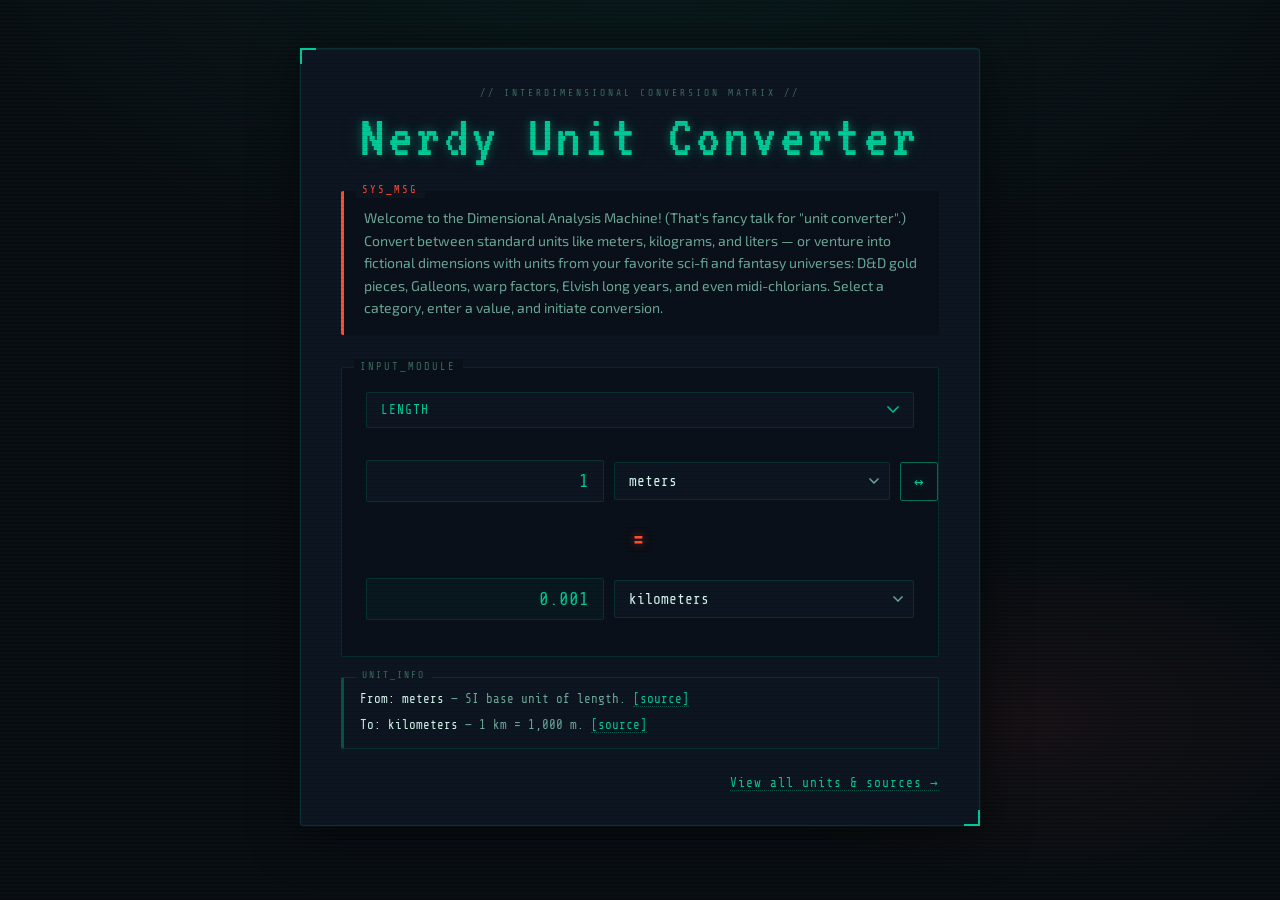
==== index.html @ 9a3c1191 "Add sourced units, five new categories, and a References page - Move unit data to units.js (shared b" ====
<!DOCTYPE html>
<html lang="en">
<head>
    <meta charset="UTF-8">
    <meta name="viewport" content="width=device-width, initial-scale=1.0">
    <title>Nerdy Unit Converter</title>
    <link rel="stylesheet" href="styles.css">
</head>
<body>
    <div class="container">
        <h1>Nerdy Unit Converter</h1>
        <div class="intro-note">
            <p>Welcome to the Dimensional Analysis Machine! (That's fancy talk for "unit converter".) Convert between standard units like meters, kilograms, and liters — or venture into fictional dimensions with units from your favorite sci-fi and fantasy universes: D&amp;D gold pieces, Galleons, warp factors, Elvish long years, and even midi-chlorians. Select a category, enter a value, and initiate conversion.</p>
        </div>

        <div class="converter-box">
            <select id="category" class="category-select" aria-label="Category"></select>

            <div class="input-group">
                <input type="number" id="inputValue" placeholder="Enter value" class="value-input" aria-label="Value to convert" value="1">
                <select id="fromUnit" class="unit-select" aria-label="From unit"></select>
                <button id="swapButton" class="swap-btn" aria-label="Swap units">↔</button>
            </div>

            <div class="equals">=</div>

            <div class="input-group">
                <input type="text" id="outputValue" readonly class="value-input" aria-label="Result">
                <select id="toUnit" class="unit-select" aria-label="To unit"></select>
            </div>
        </div>
        <div id="unitTooltip" class="tooltip" aria-live="polite">Loading units...</div>

        <nav class="page-nav">
            <a href="references.html">View all units &amp; sources →</a>
        </nav>
    </div>
    <script src="units.js"></script>
    <script src="script.js"></script>
</body>
</html>
---- styles.css ----
/* === IMPORTS === */
@import url('https://fonts.googleapis.com/css2?family=VT323&family=Share+Tech+Mono&family=Exo+2:wght@300;400;600&display=swap');

/* === RESET === */
*, *::before, *::after {
    margin: 0;
    padding: 0;
    box-sizing: border-box;
}

/* === CSS VARIABLES === */
:root {
    --bg-deep:        #090d12;
    --bg-panel:       #0d1520;
    --bg-inset:       #0a1019;
    --border-dim:     rgba(0, 200, 150, 0.15);
    --border-glow:    rgba(0, 200, 150, 0.5);
    --accent:         #00c896;
    --accent-hot:     #ff4d2e;
    --accent-dim:     rgba(0, 200, 150, 0.35);
    --text-primary:   #d4f5ec;
    --text-secondary: #6ba898;
    --text-muted:     #3a6b5f;
    --glow-green:     0 0 8px rgba(0, 200, 150, 0.4), 0 0 24px rgba(0, 200, 150, 0.15);
    --glow-hot:       0 0 8px rgba(255, 77, 46, 0.5), 0 0 20px rgba(255, 77, 46, 0.2);
    --font-display:   'VT323', monospace;
    --font-mono:      'Share Tech Mono', monospace;
    --font-body:      'Exo 2', sans-serif;
}

/* === BODY & BACKGROUND === */
body {
    font-family: var(--font-body);
    background-color: var(--bg-deep);
    background-image:
        radial-gradient(ellipse 80% 60% at 50% -10%, rgba(0, 200, 150, 0.07) 0%, transparent 70%),
        radial-gradient(ellipse 40% 30% at 80% 80%, rgba(255, 77, 46, 0.05) 0%, transparent 60%),
        repeating-linear-gradient(
            0deg,
            transparent,
            transparent 2px,
            rgba(0, 200, 150, 0.015) 2px,
            rgba(0, 200, 150, 0.015) 4px
        );
    min-height: 100vh;
    padding: 48px 20px;
    line-height: 1.6;
    color: var(--text-primary);
}

/* Scanline overlay */
body::before {
    content: '';
    position: fixed;
    inset: 0;
    background: repeating-linear-gradient(
        to bottom,
        transparent 0px,
        transparent 3px,
        rgba(0, 0, 0, 0.08) 3px,
        rgba(0, 0, 0, 0.08) 4px
    );
    pointer-events: none;
    z-index: 1000;
}

/* === CONTAINER === */
.container {
    max-width: 680px;
    margin: 0 auto;
    background: var(--bg-panel);
    padding: 2.5rem 2.5rem 2rem;
    border-radius: 4px;
    border: 1px solid var(--border-dim);
    box-shadow:
        0 0 0 1px rgba(0, 200, 150, 0.05),
        0 8px 48px rgba(0, 0, 0, 0.6),
        inset 0 1px 0 rgba(0, 200, 150, 0.08);
    position: relative;
    animation: containerIn 0.6s ease both;
}

/* Corner accents */
.container::before,
.container::after {
    content: '';
    position: absolute;
    width: 16px;
    height: 16px;
    border-color: var(--accent);
    border-style: solid;
}
.container::before {
    top: -1px; left: -1px;
    border-width: 2px 0 0 2px;
}
.container::after {
    bottom: -1px; right: -1px;
    border-width: 0 2px 2px 0;
}

@keyframes containerIn {
    from { opacity: 0; transform: translateY(16px); }
    to   { opacity: 1; transform: translateY(0); }
}

/* === HEADING === */
h1 {
    font-family: var(--font-display);
    text-align: center;
    font-size: 3.8rem;
    font-weight: 400;
    letter-spacing: 4px;
    color: var(--accent);
    text-shadow: var(--glow-green);
    margin-bottom: 0.25rem;
    line-height: 1;
    animation: flicker 8s infinite;
}

/* Subtle label above title */
h1::before {
    content: '// INTERDIMENSIONAL CONVERSION MATRIX //';
    display: block;
    font-family: var(--font-mono);
    font-size: 0.6rem;
    letter-spacing: 3px;
    color: var(--text-muted);
    text-shadow: none;
    margin-bottom: 0.5rem;
    animation: none;
}

@keyframes flicker {
    0%, 95%, 100% { opacity: 1; }
    96%            { opacity: 0.85; }
    97%            { opacity: 1; }
    98%            { opacity: 0.9; }
}

/* === INTRO NOTE === */
.intro-note {
    background: var(--bg-inset);
    padding: 1rem 1.25rem;
    border-radius: 2px;
    margin: 1.5rem 0 2rem;
    color: var(--text-secondary);
    font-size: 0.875rem;
    line-height: 1.6;
    border-left: 3px solid var(--accent-hot);
    position: relative;
}

.intro-note::before {
    content: 'SYS_MSG';
    position: absolute;
    top: -0.6rem;
    left: 0.75rem;
    font-family: var(--font-mono);
    font-size: 0.65rem;
    letter-spacing: 2px;
    color: var(--accent-hot);
    background: var(--bg-panel);
    padding: 0 0.4rem;
}

/* === CONVERTER BOX === */
.converter-box {
    padding: 1.5rem;
    background: var(--bg-inset);
    border-radius: 2px;
    border: 1px solid var(--border-dim);
    position: relative;
}

.converter-box::before {
    content: 'INPUT_MODULE';
    position: absolute;
    top: -0.6rem;
    left: 0.75rem;
    font-family: var(--font-mono);
    font-size: 0.65rem;
    letter-spacing: 2px;
    color: var(--text-muted);
    background: var(--bg-inset);
    padding: 0 0.4rem;
}

/* === FORM ELEMENTS === */
.category-select,
.unit-select,
.value-input {
    font-family: var(--font-mono);
    padding: 10px 14px;
    font-size: 0.9rem;
    border: 1px solid var(--border-dim);
    border-radius: 2px;
    background: var(--bg-panel);
    color: var(--text-primary);
    transition: border-color 0.2s ease, box-shadow 0.2s ease;
    -webkit-appearance: none;
    appearance: none;
}

.category-select {
    width: 100%;
    margin-bottom: 1.25rem;
    cursor: pointer;
    background-image: url("data:image/svg+xml,%3Csvg xmlns='http://www.w3.org/2000/svg' width='12' height='8' viewBox='0 0 12 8'%3E%3Cpath d='M1 1l5 5 5-5' stroke='%2300c896' stroke-width='1.5' fill='none' stroke-linecap='square'/%3E%3C/svg%3E");
    background-color: var(--bg-panel);
    background-repeat: no-repeat;
    background-position: right 14px center;
    padding-right: 36px;
    letter-spacing: 1px;
    text-transform: uppercase;
    font-size: 0.8rem;
    color: var(--accent);
}

.unit-select {
    flex: 1;
    cursor: pointer;
    background-image: url("data:image/svg+xml,%3Csvg xmlns='http://www.w3.org/2000/svg' width='10' height='6' viewBox='0 0 10 6'%3E%3Cpath d='M1 1l4 4 4-4' stroke='%236ba898' stroke-width='1.5' fill='none' stroke-linecap='square'/%3E%3C/svg%3E");
    background-color: var(--bg-panel);
    background-repeat: no-repeat;
    background-position: right 10px center;
    padding-right: 28px;
}

.value-input {
    flex: 0 0 110px;
    -moz-appearance: textfield;
    text-align: right;
    font-size: 1.1rem;
    color: var(--accent);
}

.value-input::-webkit-outer-spin-button,
.value-input::-webkit-inner-spin-button {
    -webkit-appearance: none;
}

.value-input[readonly] {
    background: rgba(0, 200, 150, 0.04);
    color: var(--accent);
    cursor: default;
    border-color: var(--border-dim);
}

.category-select:focus,
.unit-select:focus,
.value-input:focus {
    outline: none;
    border-color: var(--accent);
    box-shadow: var(--glow-green);
}

.category-select:hover,
.unit-select:hover {
    border-color: rgba(0, 200, 150, 0.35);
}

/* === INPUT GROUPS === */
.input-group {
    display: flex;
    gap: 10px;
    margin: 0.75rem 0;
    align-items: center;
}

/* === EQUALS SIGN === */
.equals {
    font-family: var(--font-display);
    text-align: center;
    font-size: 2rem;
    margin: 0.5rem 0;
    color: var(--accent-hot);
    text-shadow: var(--glow-hot);
    letter-spacing: 4px;
}

/* === SWAP BUTTON === */
.swap-btn {
    padding: 9px 13px;
    font-size: 1rem;
    border: 1px solid var(--border-glow);
    border-radius: 2px;
    background: transparent;
    color: var(--accent);
    cursor: pointer;
    transition: all 0.2s ease;
    font-family: var(--font-mono);
    text-shadow: var(--glow-green);
    flex-shrink: 0;
}

.swap-btn:hover {
    background: var(--accent);
    color: var(--bg-deep);
    box-shadow: var(--glow-green);
    text-shadow: none;
    transform: scale(1.05);
}

.swap-btn:active {
    transform: scale(0.97);
}

/* === TOOLTIP / UNIT INFO === */
.tooltip {
    margin-top: 1.25rem;
    padding: 0.75rem 1rem;
    background: var(--bg-panel);
    border-radius: 2px;
    border: 1px solid var(--border-dim);
    border-left: 3px solid var(--accent-dim);
    color: var(--text-secondary);
    font-family: var(--font-mono);
    font-size: 0.78rem;
    line-height: 1.6;
    position: relative;
}

.tooltip::before {
    content: 'UNIT_INFO';
    position: absolute;
    top: -0.6rem;
    left: 0.75rem;
    font-size: 0.6rem;
    letter-spacing: 2px;
    color: var(--text-muted);
    background: var(--bg-panel);
    padding: 0 0.4rem;
    font-family: var(--font-mono);
}

/* === RESULT ANIMATION === */
@keyframes resultFade {
    from { opacity: 0; transform: translateY(6px); }
    to   { opacity: 1; transform: translateY(0); }
}

.value-input[readonly]:not(:placeholder-shown) {
    animation: resultFade 0.25s ease;
}

/* === RESPONSIVE === */
@media (max-width: 480px) {
    .container {
        padding: 1.75rem 1.25rem 1.5rem;
    }
    h1 {
        font-size: 2.8rem;
        letter-spacing: 2px;
    }
    h1::before {
        font-size: 0.5rem;
        letter-spacing: 1.5px;
    }
    .input-group {
        flex-wrap: wrap;
    }
    .unit-select {
        flex: 1 1 100%;
        order: -1;
        min-width: 0;
        width: 100%;
    }
    .value-input {
        flex: 1;
    }
    .swap-btn {
        width: 100%;
    }
}


/* === UNIT INFO DETAILS === */
.unit-info + .unit-info {
    margin-top: 0.4rem;
}

.unit-info strong {
    color: var(--text-primary);
    font-weight: 400;
}

.tooltip a,
.ref-table a,
.page-nav a {
    color: var(--accent);
    text-decoration: none;
    border-bottom: 1px dotted var(--accent-dim);
}

.tooltip a:hover,
.ref-table a:hover,
.page-nav a:hover {
    border-bottom-style: solid;
    text-shadow: var(--glow-green);
}

.unit-note {
    margin-top: 0.6rem;
    padding-top: 0.5rem;
    border-top: 1px dashed var(--border-dim);
    color: var(--text-muted);
}

.unit-warning {
    color: var(--accent-hot);
}

optgroup {
    color: var(--text-muted);
    font-style: normal;
}

optgroup option {
    color: var(--text-primary);
}

/* === PAGE NAV === */
.page-nav {
    margin-top: 1.5rem;
    text-align: right;
    font-family: var(--font-mono);
    font-size: 0.8rem;
    letter-spacing: 1px;
}

.page-nav-top {
    margin: 0 0 1.5rem;
    text-align: left;
}

/* === REFERENCES PAGE === */
.container-wide {
    max-width: 1080px;
}

.h1-refs {
    font-size: 3rem;
}

.ref-controls {
    display: flex;
    gap: 8px;
    flex-wrap: wrap;
    margin-bottom: 1rem;
}

.filter-btn {
    font-family: var(--font-mono);
    font-size: 0.75rem;
    letter-spacing: 1px;
    text-transform: uppercase;
    padding: 6px 12px;
    border: 1px solid var(--border-dim);
    border-radius: 2px;
    background: transparent;
    color: var(--text-secondary);
    cursor: pointer;
    transition: all 0.2s ease;
}

.filter-btn:hover {
    border-color: var(--border-glow);
    color: var(--accent);
}

.filter-btn.active {
    background: var(--accent);
    border-color: var(--accent);
    color: var(--bg-deep);
}

.ref-jump {
    display: flex;
    flex-wrap: wrap;
    gap: 6px 14px;
    margin-bottom: 2rem;
    font-family: var(--font-mono);
    font-size: 0.75rem;
}

.ref-jump a {
    color: var(--text-secondary);
    text-decoration: none;
}

.ref-jump a:hover {
    color: var(--accent);
}

.ref-section {
    margin-bottom: 2.5rem;
    scroll-margin-top: 1rem;
}

.ref-section h2 {
    font-family: var(--font-display);
    font-weight: 400;
    font-size: 2rem;
    letter-spacing: 2px;
    color: var(--accent);
    margin-bottom: 0.5rem;
}

.ref-note {
    color: var(--text-muted);
    font-size: 0.85rem;
    margin-bottom: 0.75rem;
}

.table-wrap {
    overflow-x: auto;
    border: 1px solid var(--border-dim);
    border-radius: 2px;
    background: var(--bg-inset);
}

.ref-table {
    width: 100%;
    border-collapse: collapse;
    font-size: 0.82rem;
}

.ref-table th {
    text-align: left;
    font-family: var(--font-mono);
    font-weight: 400;
    font-size: 0.68rem;
    letter-spacing: 2px;
    text-transform: uppercase;
    color: var(--text-muted);
    padding: 0.6rem 0.75rem;
    border-bottom: 1px solid var(--border-dim);
}

.ref-table td {
    padding: 0.6rem 0.75rem;
    vertical-align: top;
    color: var(--text-secondary);
    border-bottom: 1px solid rgba(0, 200, 150, 0.07);
}

.ref-table tr:last-child td {
    border-bottom: none;
}

.ref-unit {
    color: var(--text-primary) !important;
    font-family: var(--font-mono);
    white-space: nowrap;
}

.ref-value {
    font-family: var(--font-mono);
    color: var(--accent) !important;
    white-space: nowrap;
}

.badge {
    display: inline-block;
    margin-left: 0.5rem;
    padding: 0 0.35rem;
    font-size: 0.6rem;
    letter-spacing: 1px;
    text-transform: uppercase;
    border: 1px solid currentColor;
    border-radius: 2px;
    vertical-align: middle;
}

.badge-standard  { color: var(--text-muted); }
.badge-nerdy     { color: #e0b84a; }
.badge-fictional { color: var(--accent-hot); }

@media (max-width: 720px) {
    .ref-table thead {
        display: none;
    }
    .ref-table,
    .ref-table tbody,
    .ref-table tr,
    .ref-table td {
        display: block;
        width: 100%;
    }
    .ref-table tr {
        padding: 0.6rem 0;
        border-bottom: 1px solid var(--border-dim);
    }
    .ref-table td {
        border: none;
        padding: 0.15rem 0.75rem;
    }
    .ref-unit,
    .ref-value {
        white-space: normal;
    }
    .h1-refs {
        font-size: 2.4rem;
    }
}
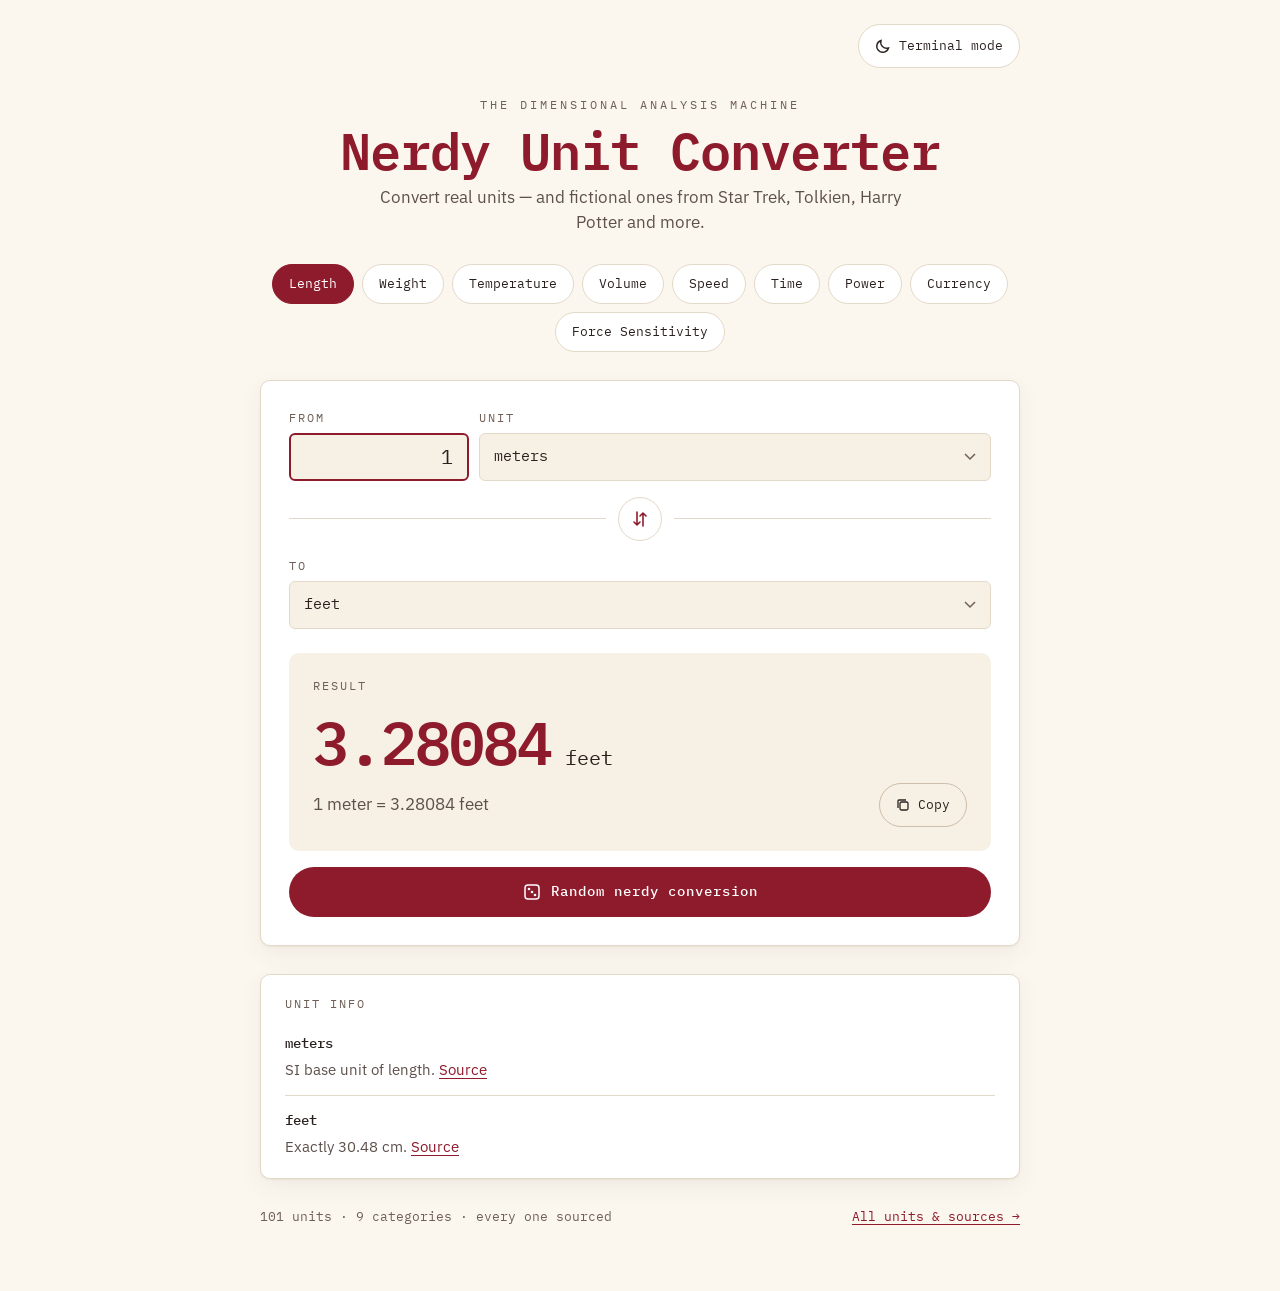
==== commit c3b856d5: "Redesign: cream & burgundy light theme, terminal dark mode, new UI - Light theme (default) in cream " ====
--- a/index.html
+++ b/index.html
@@ -4,36 +4,80 @@
     <meta charset="UTF-8">
     <meta name="viewport" content="width=device-width, initial-scale=1.0">
     <title>Nerdy Unit Converter</title>
+    <meta name="description" content="Convert real units — and fictional ones from Star Trek, Tolkien, Harry Potter and more.">
+    <script src="theme.js"></script>
     <link rel="stylesheet" href="styles.css">
 </head>
 <body>
-    <div class="container">
-        <h1>Nerdy Unit Converter</h1>
-        <div class="intro-note">
-            <p>Welcome to the Dimensional Analysis Machine! (That's fancy talk for "unit converter".) Convert between standard units like meters, kilograms, and liters — or venture into fictional dimensions with units from your favorite sci-fi and fantasy universes: D&amp;D gold pieces, Galleons, warp factors, Elvish long years, and even midi-chlorians. Select a category, enter a value, and initiate conversion.</p>
+    <div class="page">
+        <div class="topbar">
+            <button class="theme-toggle" type="button" data-theme-toggle aria-pressed="false">
+                <svg class="icon-moon" width="16" height="16" viewBox="0 0 16 16" aria-hidden="true"><path d="M13.5 10A6 6 0 0 1 6 2.5a6 6 0 1 0 7.5 7.5z" stroke="currentColor" stroke-width="1.4" fill="none"/></svg>
+                <svg class="icon-sun" width="16" height="16" viewBox="0 0 16 16" aria-hidden="true"><circle cx="8" cy="8" r="3.2" stroke="currentColor" stroke-width="1.4" fill="none"/><path d="M8 1v2M8 13v2M1 8h2M13 8h2M3 3l1.4 1.4M11.6 11.6L13 13M3 13l1.4-1.4M11.6 4.4L13 3" stroke="currentColor" stroke-width="1.4"/></svg>
+                <span class="theme-toggle-label">Terminal mode</span>
+            </button>
         </div>
 
-        <div class="converter-box">
-            <select id="category" class="category-select" aria-label="Category"></select>
+        <header class="site-header">
+            <div class="eyebrow">The Dimensional Analysis Machine</div>
+            <h1>Nerdy Unit Converter</h1>
+            <p class="tagline">Convert real units — and fictional ones from Star Trek, Tolkien, Harry Potter and more.</p>
+        </header>
 
-            <div class="input-group">
-                <input type="number" id="inputValue" placeholder="Enter value" class="value-input" aria-label="Value to convert" value="1">
-                <select id="fromUnit" class="unit-select" aria-label="From unit"></select>
-                <button id="swapButton" class="swap-btn" aria-label="Swap units">↔</button>
+        <nav class="chips" id="categoryChips" aria-label="Categories"></nav>
+
+        <section class="panel converter" aria-label="Converter">
+            <div class="row">
+                <div class="field-value">
+                    <label class="field-label" for="inputValue">From</label>
+                    <input type="number" id="inputValue" class="value-input" value="1" step="any" inputmode="decimal">
+                </div>
+                <div class="field-unit">
+                    <span class="field-label" id="fromLabel">Unit</span>
+                    <div class="picker" id="fromPicker"></div>
+                </div>
             </div>
 
-            <div class="equals">=</div>
+            <div class="swap-row">
+                <button id="swapButton" class="icon-btn" type="button" aria-label="Swap units">
+                    <svg width="18" height="18" viewBox="0 0 18 18" aria-hidden="true"><path d="M6 2v13M6 15l-3-3M6 15l3-3M12 16V3M12 3l-3 3M12 3l3 3" stroke="currentColor" stroke-width="1.6" fill="none" stroke-linecap="round"/></svg>
+                </button>
+            </div>
 
-            <div class="input-group">
-                <input type="text" id="outputValue" readonly class="value-input" aria-label="Result">
-                <select id="toUnit" class="unit-select" aria-label="To unit"></select>
+            <div>
+                <span class="field-label" id="toLabel">To</span>
+                <div class="picker" id="toPicker"></div>
             </div>
-        </div>
-        <div id="unitTooltip" class="tooltip" aria-live="polite">Loading units...</div>
 
-        <nav class="page-nav">
-            <a href="references.html">View all units &amp; sources →</a>
-        </nav>
+            <div class="result" aria-live="polite">
+                <span class="field-label">Result</span>
+                <div class="result-main">
+                    <span class="result-number" id="resultNumber">—</span>
+                    <span class="result-unit" id="resultUnit"></span>
+                </div>
+                <div class="result-foot">
+                    <p class="result-sentence" id="resultSentence"></p>
+                    <button class="ghost-btn" id="copyButton" type="button">
+                        <svg width="14" height="14" viewBox="0 0 14 14" aria-hidden="true"><rect x="4" y="4" width="8" height="8" rx="1.5" stroke="currentColor" stroke-width="1.3" fill="none"/><path d="M2 10V3a1 1 0 0 1 1-1h7" stroke="currentColor" stroke-width="1.3" fill="none"/></svg>
+                        <span id="copyLabel">Copy</span>
+                    </button>
+                </div>
+            </div>
+
+            <button class="primary-btn" id="randomButton" type="button">
+                <svg width="18" height="18" viewBox="0 0 18 18" aria-hidden="true"><rect x="2" y="2" width="14" height="14" rx="3" stroke="currentColor" stroke-width="1.5" fill="none"/><circle cx="6" cy="6" r="1.3" fill="currentColor"/><circle cx="12" cy="12" r="1.3" fill="currentColor"/><circle cx="9" cy="9" r="1.3" fill="currentColor"/></svg>
+                Random nerdy conversion
+            </button>
+        </section>
+
+        <section class="panel info" id="unitInfo" aria-label="Unit info">
+            <span class="field-label">Unit info</span>
+        </section>
+
+        <footer class="site-footer">
+            <span id="unitCount">Every unit sourced</span>
+            <a href="references.html">All units &amp; sources →</a>
+        </footer>
     </div>
     <script src="units.js"></script>
     <script src="script.js"></script>
--- a/styles.css
+++ b/styles.css
@@ -1,606 +1,639 @@
-/* === IMPORTS === */
-@import url('https://fonts.googleapis.com/css2?family=VT323&family=Share+Tech+Mono&family=Exo+2:wght@300;400;600&display=swap');
+/* ============================================================
+   Nerdy Unit Converter — styles
+   Two themes share one set of tokens:
+   - light (default): cream + burgundy, IBM Plex
+   - dark ("terminal"): green-on-black CRT, VT323 / Share Tech Mono
+   ============================================================ */
+
+@import url('https://fonts.googleapis.com/css2?family=IBM+Plex+Mono:wght@400;500;600&family=IBM+Plex+Sans:wght@400;500;600&family=VT323&family=Share+Tech+Mono&family=Exo+2:wght@400;500&display=swap');
+
+/* === TOKENS: LIGHT (default) === */
+:root {
+    color-scheme: light;
+    --bg:            #fbf7ef;
+    --panel:         #ffffff;
+    --inset:         #f6f0e5;
+    --border:        #e4d9c8;
+    --border-strong: #cdbfa9;
+    --text:          #2b2220;
+    --text-2:        #5e514c;
+    --muted:         #6f5f57;
+    --accent:        #8e1b2c;
+    --accent-hover:  #6e1422;
+    --on-accent:     #ffffff;
+    --focus:         rgba(142, 27, 44, 0.28);
+    --tag-bg:        #f4e3e3;
+    --tag-text:      #7a1726;
+    --tag-border:    transparent;
+    --nerdy-bg:      #f6ebd2;
+    --nerdy-text:    #6e4a00;
+    --warn:          #a12a1a;
+    --shadow:        0 1px 2px rgba(60, 30, 20, 0.06), 0 8px 24px rgba(60, 30, 20, 0.06);
+    --pop-shadow:    0 12px 32px rgba(60, 30, 20, 0.16);
+    --glow:          none;
+    --radius:        10px;
+    --radius-sm:     6px;
+    --radius-pill:   999px;
+    --font-display:  'IBM Plex Mono', ui-monospace, monospace;
+    --font-mono:     'IBM Plex Mono', ui-monospace, monospace;
+    --font-body:     'IBM Plex Sans', system-ui, sans-serif;
+    --h1-size:       52px;
+    --h1-weight:     600;
+    --h1-spacing:    -1px;
+    --label-case:    uppercase;
+    --result-size:   60px;
+    --result-weight: 600;
+    --result-spacing: -2px;
+}
+
+/* === TOKENS: DARK ("terminal") === */
+:root[data-theme="dark"] {
+    color-scheme: dark;
+    --bg:            #090d12;
+    --panel:         #0d1520;
+    --inset:         #0a1019;
+    --border:        rgba(0, 200, 150, 0.22);
+    --border-strong: rgba(0, 200, 150, 0.5);
+    --text:          #d4f5ec;
+    --text-2:        #8ab9ac;
+    --muted:         #5f9486;
+    --accent:        #00c896;
+    --accent-hover:  #33e0b4;
+    --on-accent:     #090d12;
+    --focus:         rgba(0, 200, 150, 0.35);
+    --tag-bg:        transparent;
+    --tag-text:      #ff6a4d;
+    --tag-border:    #ff6a4d;
+    --nerdy-bg:      transparent;
+    --nerdy-text:    #e0b84a;
+    --warn:          #ff6a4d;
+    --shadow:        0 8px 48px rgba(0, 0, 0, 0.6);
+    --pop-shadow:    0 12px 40px rgba(0, 0, 0, 0.7);
+    --glow:          0 0 8px rgba(0, 200, 150, 0.4), 0 0 24px rgba(0, 200, 150, 0.15);
+    --radius:        4px;
+    --radius-sm:     2px;
+    --radius-pill:   2px;
+    --font-display:  'VT323', monospace;
+    --font-mono:     'Share Tech Mono', monospace;
+    --font-body:     'Exo 2', system-ui, sans-serif;
+    --h1-size:       64px;
+    --h1-weight:     400;
+    --h1-spacing:    4px;
+    --result-size:   76px;
+    --result-weight: 400;
+    --result-spacing: 0;
+}
 
 /* === RESET === */
-*, *::before, *::after {
-    margin: 0;
-    padding: 0;
-    box-sizing: border-box;
-}
-
-/* === CSS VARIABLES === */
-:root {
-    --bg-deep:        #090d12;
-    --bg-panel:       #0d1520;
-    --bg-inset:       #0a1019;
-    --border-dim:     rgba(0, 200, 150, 0.15);
-    --border-glow:    rgba(0, 200, 150, 0.5);
-    --accent:         #00c896;
-    --accent-hot:     #ff4d2e;
-    --accent-dim:     rgba(0, 200, 150, 0.35);
-    --text-primary:   #d4f5ec;
-    --text-secondary: #6ba898;
-    --text-muted:     #3a6b5f;
-    --glow-green:     0 0 8px rgba(0, 200, 150, 0.4), 0 0 24px rgba(0, 200, 150, 0.15);
-    --glow-hot:       0 0 8px rgba(255, 77, 46, 0.5), 0 0 20px rgba(255, 77, 46, 0.2);
-    --font-display:   'VT323', monospace;
-    --font-mono:      'Share Tech Mono', monospace;
-    --font-body:      'Exo 2', sans-serif;
-}
-
-/* === BODY & BACKGROUND === */
+*, *::before, *::after { box-sizing: border-box; margin: 0; padding: 0; }
+
 body {
+    min-height: 100vh;
+    padding: 24px 16px 64px;
+    background: var(--bg);
+    color: var(--text);
     font-family: var(--font-body);
-    background-color: var(--bg-deep);
+    font-size: 16px;
+    line-height: 1.5;
+    transition: background-color 0.25s ease, color 0.25s ease;
+}
+
+/* Terminal theme: CRT scanlines */
+:root[data-theme="dark"] body {
     background-image:
         radial-gradient(ellipse 80% 60% at 50% -10%, rgba(0, 200, 150, 0.07) 0%, transparent 70%),
-        radial-gradient(ellipse 40% 30% at 80% 80%, rgba(255, 77, 46, 0.05) 0%, transparent 60%),
-        repeating-linear-gradient(
-            0deg,
-            transparent,
-            transparent 2px,
-            rgba(0, 200, 150, 0.015) 2px,
-            rgba(0, 200, 150, 0.015) 4px
-        );
-    min-height: 100vh;
-    padding: 48px 20px;
-    line-height: 1.6;
-    color: var(--text-primary);
-}
-
-/* Scanline overlay */
-body::before {
+        repeating-linear-gradient(0deg, transparent, transparent 2px, rgba(0, 200, 150, 0.015) 2px, rgba(0, 200, 150, 0.015) 4px);
+}
+:root[data-theme="dark"] body::before {
     content: '';
     position: fixed;
     inset: 0;
-    background: repeating-linear-gradient(
-        to bottom,
-        transparent 0px,
-        transparent 3px,
-        rgba(0, 0, 0, 0.08) 3px,
-        rgba(0, 0, 0, 0.08) 4px
-    );
+    background: repeating-linear-gradient(to bottom, transparent 0, transparent 3px, rgba(0, 0, 0, 0.08) 3px, rgba(0, 0, 0, 0.08) 4px);
     pointer-events: none;
     z-index: 1000;
 }
 
-/* === CONTAINER === */
-.container {
-    max-width: 680px;
+a { color: var(--accent); text-underline-offset: 3px; }
+a:hover { color: var(--accent-hover); }
+
+button, input { font: inherit; color: inherit; }
+
+[hidden] { display: none !important; }
+
+.back-link {
+    font-family: var(--font-mono);
+    font-size: 14px;
+    text-decoration: none;
+}
+.back-link:hover { text-decoration: underline; }
+
+:focus-visible {
+    outline: 2px solid var(--accent);
+    outline-offset: 2px;
+}
+
+.visually-hidden {
+    position: absolute !important;
+    width: 1px; height: 1px;
+    overflow: hidden;
+    clip: rect(0 0 0 0);
+    white-space: nowrap;
+}
+
+/* === LAYOUT === */
+.page {
+    max-width: 760px;
     margin: 0 auto;
-    background: var(--bg-panel);
-    padding: 2.5rem 2.5rem 2rem;
-    border-radius: 4px;
-    border: 1px solid var(--border-dim);
-    box-shadow:
-        0 0 0 1px rgba(0, 200, 150, 0.05),
-        0 8px 48px rgba(0, 0, 0, 0.6),
-        inset 0 1px 0 rgba(0, 200, 150, 0.08);
-    position: relative;
-    animation: containerIn 0.6s ease both;
-}
-
-/* Corner accents */
-.container::before,
-.container::after {
-    content: '';
-    position: absolute;
-    width: 16px;
-    height: 16px;
-    border-color: var(--accent);
-    border-style: solid;
-}
-.container::before {
-    top: -1px; left: -1px;
-    border-width: 2px 0 0 2px;
-}
-.container::after {
-    bottom: -1px; right: -1px;
-    border-width: 0 2px 2px 0;
-}
-
-@keyframes containerIn {
-    from { opacity: 0; transform: translateY(16px); }
-    to   { opacity: 1; transform: translateY(0); }
-}
-
-/* === HEADING === */
+    display: flex;
+    flex-direction: column;
+    gap: 28px;
+}
+.page-wide { max-width: 1080px; }
+
+.topbar {
+    display: flex;
+    justify-content: space-between;
+    align-items: center;
+    gap: 12px;
+    min-height: 44px;
+}
+
+/* === THEME TOGGLE === */
+.theme-toggle {
+    margin-left: auto;
+    min-height: 44px;
+    padding: 0 16px;
+    display: inline-flex;
+    align-items: center;
+    gap: 8px;
+    background: var(--panel);
+    border: 1px solid var(--border);
+    border-radius: var(--radius-pill);
+    font-family: var(--font-mono);
+    font-size: 13px;
+    cursor: pointer;
+    transition: border-color 0.2s ease, color 0.2s ease;
+}
+.theme-toggle:hover { border-color: var(--accent); color: var(--accent); }
+.theme-toggle .icon-sun { display: none; }
+:root[data-theme="dark"] .theme-toggle .icon-sun { display: block; }
+:root[data-theme="dark"] .theme-toggle .icon-moon { display: none; }
+
+/* === HEADER === */
+.site-header {
+    display: flex;
+    flex-direction: column;
+    align-items: center;
+    gap: 8px;
+    text-align: center;
+}
+.eyebrow {
+    font-family: var(--font-mono);
+    font-size: 12px;
+    letter-spacing: 3px;
+    text-transform: uppercase;
+    color: var(--muted);
+}
 h1 {
     font-family: var(--font-display);
-    text-align: center;
-    font-size: 3.8rem;
-    font-weight: 400;
-    letter-spacing: 4px;
+    font-size: var(--h1-size);
+    font-weight: var(--h1-weight);
+    letter-spacing: var(--h1-spacing);
+    line-height: 1.05;
     color: var(--accent);
-    text-shadow: var(--glow-green);
-    margin-bottom: 0.25rem;
-    line-height: 1;
-    animation: flicker 8s infinite;
-}
-
-/* Subtle label above title */
-h1::before {
-    content: '// INTERDIMENSIONAL CONVERSION MATRIX //';
-    display: block;
-    font-family: var(--font-mono);
-    font-size: 0.6rem;
-    letter-spacing: 3px;
-    color: var(--text-muted);
-    text-shadow: none;
-    margin-bottom: 0.5rem;
-    animation: none;
-}
-
+    text-shadow: var(--glow);
+}
+:root[data-theme="dark"] h1 { animation: flicker 8s infinite; }
 @keyframes flicker {
     0%, 95%, 100% { opacity: 1; }
-    96%            { opacity: 0.85; }
-    97%            { opacity: 1; }
-    98%            { opacity: 0.9; }
-}
-
-/* === INTRO NOTE === */
-.intro-note {
-    background: var(--bg-inset);
-    padding: 1rem 1.25rem;
-    border-radius: 2px;
-    margin: 1.5rem 0 2rem;
-    color: var(--text-secondary);
-    font-size: 0.875rem;
-    line-height: 1.6;
-    border-left: 3px solid var(--accent-hot);
-    position: relative;
-}
-
-.intro-note::before {
-    content: 'SYS_MSG';
-    position: absolute;
-    top: -0.6rem;
-    left: 0.75rem;
-    font-family: var(--font-mono);
-    font-size: 0.65rem;
+    96% { opacity: 0.85; }
+    97% { opacity: 1; }
+    98% { opacity: 0.9; }
+}
+.tagline {
+    max-width: 560px;
+    font-size: 17px;
+    color: var(--text-2);
+}
+
+/* === CATEGORY CHIPS === */
+.chips {
+    display: flex;
+    flex-wrap: wrap;
+    justify-content: center;
+    gap: 8px;
+}
+.chip {
+    min-height: 40px;
+    padding: 0 16px;
+    background: var(--panel);
+    border: 1px solid var(--border);
+    border-radius: var(--radius-pill);
+    font-family: var(--font-mono);
+    font-size: 13px;
+    cursor: pointer;
+    transition: background-color 0.15s ease, border-color 0.15s ease, color 0.15s ease;
+}
+:root[data-theme="dark"] .chip { background: transparent; color: var(--text-2); text-transform: uppercase; letter-spacing: 1px; }
+.chip:hover { border-color: var(--accent); color: var(--accent); }
+.chip[aria-pressed="true"],
+:root[data-theme="dark"] .chip[aria-pressed="true"] {
+    background: var(--accent);
+    border-color: var(--accent);
+    color: var(--on-accent);
+}
+
+/* === PANELS === */
+.panel {
+    background: var(--panel);
+    border: 1px solid var(--border);
+    border-radius: var(--radius);
+    box-shadow: var(--shadow);
+}
+.converter {
+    padding: 28px;
+    display: flex;
+    flex-direction: column;
+    gap: 16px;
+}
+.field-label {
+    display: block;
+    margin-bottom: 6px;
+    font-family: var(--font-mono);
+    font-size: 12px;
     letter-spacing: 2px;
-    color: var(--accent-hot);
-    background: var(--bg-panel);
-    padding: 0 0.4rem;
-}
-
-/* === CONVERTER BOX === */
-.converter-box {
-    padding: 1.5rem;
-    background: var(--bg-inset);
-    border-radius: 2px;
-    border: 1px solid var(--border-dim);
-    position: relative;
-}
-
-.converter-box::before {
-    content: 'INPUT_MODULE';
-    position: absolute;
-    top: -0.6rem;
-    left: 0.75rem;
-    font-family: var(--font-mono);
-    font-size: 0.65rem;
-    letter-spacing: 2px;
-    color: var(--text-muted);
-    background: var(--bg-inset);
-    padding: 0 0.4rem;
-}
-
-/* === FORM ELEMENTS === */
-.category-select,
-.unit-select,
+    text-transform: uppercase;
+    color: var(--muted);
+}
+
+.row {
+    display: flex;
+    gap: 10px;
+    flex-wrap: wrap;
+}
+.field-value { flex: 0 1 180px; min-width: 120px; }
+.field-unit  { flex: 1 1 280px; min-width: 0; }
+
 .value-input {
-    font-family: var(--font-mono);
-    padding: 10px 14px;
-    font-size: 0.9rem;
-    border: 1px solid var(--border-dim);
-    border-radius: 2px;
-    background: var(--bg-panel);
-    color: var(--text-primary);
-    transition: border-color 0.2s ease, box-shadow 0.2s ease;
-    -webkit-appearance: none;
-    appearance: none;
-}
-
-.category-select {
     width: 100%;
-    margin-bottom: 1.25rem;
-    cursor: pointer;
-    background-image: url("data:image/svg+xml,%3Csvg xmlns='http://www.w3.org/2000/svg' width='12' height='8' viewBox='0 0 12 8'%3E%3Cpath d='M1 1l5 5 5-5' stroke='%2300c896' stroke-width='1.5' fill='none' stroke-linecap='square'/%3E%3C/svg%3E");
-    background-color: var(--bg-panel);
-    background-repeat: no-repeat;
-    background-position: right 14px center;
-    padding-right: 36px;
-    letter-spacing: 1px;
-    text-transform: uppercase;
-    font-size: 0.8rem;
-    color: var(--accent);
-}
-
-.unit-select {
-    flex: 1;
-    cursor: pointer;
-    background-image: url("data:image/svg+xml,%3Csvg xmlns='http://www.w3.org/2000/svg' width='10' height='6' viewBox='0 0 10 6'%3E%3Cpath d='M1 1l4 4 4-4' stroke='%236ba898' stroke-width='1.5' fill='none' stroke-linecap='square'/%3E%3C/svg%3E");
-    background-color: var(--bg-panel);
-    background-repeat: no-repeat;
-    background-position: right 10px center;
-    padding-right: 28px;
-}
-
-.value-input {
-    flex: 0 0 110px;
+    height: 48px;
+    padding: 0 14px;
+    background: var(--inset);
+    border: 2px solid var(--accent);
+    border-radius: var(--radius-sm);
+    font-family: var(--font-mono);
+    font-size: 20px;
+    text-align: right;
     -moz-appearance: textfield;
-    text-align: right;
-    font-size: 1.1rem;
-    color: var(--accent);
-}
-
+}
+:root[data-theme="dark"] .value-input { border-width: 1px; color: var(--accent); box-shadow: var(--glow); }
 .value-input::-webkit-outer-spin-button,
-.value-input::-webkit-inner-spin-button {
-    -webkit-appearance: none;
-}
-
-.value-input[readonly] {
-    background: rgba(0, 200, 150, 0.04);
-    color: var(--accent);
-    cursor: default;
-    border-color: var(--border-dim);
-}
-
-.category-select:focus,
-.unit-select:focus,
-.value-input:focus {
-    outline: none;
-    border-color: var(--accent);
-    box-shadow: var(--glow-green);
-}
-
-.category-select:hover,
-.unit-select:hover {
-    border-color: rgba(0, 200, 150, 0.35);
-}
-
-/* === INPUT GROUPS === */
-.input-group {
-    display: flex;
-    gap: 10px;
-    margin: 0.75rem 0;
-    align-items: center;
-}
-
-/* === EQUALS SIGN === */
-.equals {
-    font-family: var(--font-display);
-    text-align: center;
-    font-size: 2rem;
-    margin: 0.5rem 0;
-    color: var(--accent-hot);
-    text-shadow: var(--glow-hot);
-    letter-spacing: 4px;
-}
-
-/* === SWAP BUTTON === */
-.swap-btn {
-    padding: 9px 13px;
-    font-size: 1rem;
-    border: 1px solid var(--border-glow);
-    border-radius: 2px;
-    background: transparent;
+.value-input::-webkit-inner-spin-button { -webkit-appearance: none; }
+.value-input:focus { outline: none; box-shadow: 0 0 0 4px var(--focus); }
+
+/* Swap divider */
+.swap-row {
+    display: flex;
+    align-items: center;
+    gap: 12px;
+}
+.swap-row::before,
+.swap-row::after {
+    content: '';
+    flex-grow: 1;
+    height: 1px;
+    background: var(--border);
+}
+.icon-btn {
+    width: 44px;
+    height: 44px;
+    display: inline-flex;
+    align-items: center;
+    justify-content: center;
+    background: var(--panel);
+    border: 1px solid var(--border);
+    border-radius: var(--radius-pill);
     color: var(--accent);
     cursor: pointer;
-    transition: all 0.2s ease;
-    font-family: var(--font-mono);
-    text-shadow: var(--glow-green);
+    transition: transform 0.15s ease, border-color 0.15s ease;
+}
+.icon-btn:hover { border-color: var(--accent); transform: rotate(180deg); }
+
+/* === UNIT PICKER === */
+.picker { position: relative; }
+.picker-btn {
+    width: 100%;
+    height: 48px;
+    padding: 0 14px;
+    display: flex;
+    align-items: center;
+    gap: 10px;
+    background: var(--inset);
+    border: 1px solid var(--border);
+    border-radius: var(--radius-sm);
+    font-family: var(--font-mono);
+    font-size: 15px;
+    text-align: left;
+    cursor: pointer;
+}
+.picker-btn:hover { border-color: var(--border-strong); }
+.picker-btn[aria-expanded="true"] { border-color: var(--accent); box-shadow: 0 0 0 4px var(--focus); }
+.picker-value { flex-grow: 1; min-width: 0; overflow: hidden; text-overflow: ellipsis; white-space: nowrap; }
+.picker-caret { flex-shrink: 0; color: var(--muted); transition: transform 0.15s ease; }
+.picker-btn[aria-expanded="true"] .picker-caret { transform: rotate(180deg); }
+
+.picker-pop {
+    position: absolute;
+    z-index: 50;
+    top: calc(100% + 6px);
+    left: 0;
+    right: 0;
+    min-width: 280px;
+    background: var(--panel);
+    border: 1px solid var(--border-strong);
+    border-radius: var(--radius);
+    box-shadow: var(--pop-shadow);
+    overflow: hidden;
+}
+.picker-search {
+    display: flex;
+    align-items: center;
+    gap: 10px;
+    padding: 10px 14px;
+    border-bottom: 1px solid var(--border);
+    color: var(--muted);
+}
+.picker-search input {
+    flex-grow: 1;
+    min-width: 0;
+    height: 32px;
+    background: transparent;
+    border: none;
+    outline: none;
+    font-family: var(--font-mono);
+    font-size: 14px;
+    color: var(--text);
+}
+.picker-search input::placeholder { color: var(--muted); opacity: 1; }
+.picker-list {
+    list-style: none;
+    max-height: 320px;
+    overflow-y: auto;
+    padding: 6px 0;
+}
+.picker-group {
+    padding: 10px 14px 4px;
+    font-family: var(--font-mono);
+    font-size: 11px;
+    letter-spacing: 2px;
+    text-transform: uppercase;
+    color: var(--muted);
+}
+.picker-option {
+    display: flex;
+    align-items: center;
+    gap: 10px;
+    min-height: 40px;
+    padding: 8px 14px;
+    font-family: var(--font-mono);
+    font-size: 14px;
+    cursor: pointer;
+    border-left: 2px solid transparent;
+}
+.picker-option span:first-child { flex-grow: 1; }
+.picker-option.is-active { background: var(--inset); }
+.picker-option[aria-selected="true"] { color: var(--accent); border-left-color: var(--accent); font-weight: 500; }
+.picker-empty { padding: 16px 14px; color: var(--muted); font-size: 14px; }
+.picker-hint {
+    display: flex;
+    gap: 16px;
+    padding: 8px 14px;
+    border-top: 1px solid var(--border);
+    font-family: var(--font-mono);
+    font-size: 11px;
+    letter-spacing: 1px;
+    color: var(--muted);
+}
+
+/* === TAGS === */
+.tag {
     flex-shrink: 0;
-}
-
-.swap-btn:hover {
+    padding: 2px 8px;
+    font-family: var(--font-mono);
+    font-size: 11px;
+    font-weight: 500;
+    letter-spacing: 0.5px;
+    text-transform: uppercase;
+    white-space: nowrap;
+    background: var(--tag-bg);
+    color: var(--tag-text);
+    border: 1px solid var(--tag-border);
+    border-radius: var(--radius-pill);
+}
+.tag-nerdy {
+    background: var(--nerdy-bg);
+    color: var(--nerdy-text);
+    border-color: var(--nerdy-text);
+}
+:root:not([data-theme="dark"]) .tag-nerdy { border-color: transparent; }
+.tag-standard {
+    background: transparent;
+    color: var(--muted);
+    border-color: var(--border-strong);
+}
+
+/* === RESULT === */
+.result {
+    margin-top: 8px;
+    padding: 24px;
+    background: var(--inset);
+    border-radius: var(--radius);
+    display: flex;
+    flex-direction: column;
+    gap: 10px;
+}
+:root[data-theme="dark"] .result { border: 1px solid var(--border); }
+.result-main {
+    display: flex;
+    align-items: baseline;
+    gap: 14px;
+    flex-wrap: wrap;
+    min-width: 0;
+}
+.result-number {
+    font-family: var(--font-display);
+    font-size: var(--result-size);
+    font-weight: var(--result-weight);
+    letter-spacing: var(--result-spacing);
+    line-height: 1;
+    color: var(--accent);
+    text-shadow: var(--glow);
+    overflow-wrap: anywhere;
+    animation: resultIn 0.25s ease;
+}
+.result-unit { font-family: var(--font-mono); font-size: 20px; }
+.result-foot {
+    display: flex;
+    align-items: center;
+    justify-content: space-between;
+    gap: 12px;
+    flex-wrap: wrap;
+}
+.result-sentence { font-size: 17px; color: var(--text-2); }
+.result-warning { color: var(--warn); font-size: 15px; }
+@keyframes resultIn {
+    from { opacity: 0; transform: translateY(4px); }
+    to   { opacity: 1; transform: translateY(0); }
+}
+
+.ghost-btn {
+    min-height: 44px;
+    padding: 0 16px;
+    display: inline-flex;
+    align-items: center;
+    gap: 8px;
+    background: transparent;
+    border: 1px solid var(--border-strong);
+    border-radius: var(--radius-pill);
+    font-family: var(--font-mono);
+    font-size: 13px;
+    cursor: pointer;
+}
+.ghost-btn:hover { border-color: var(--accent); color: var(--accent); }
+
+.primary-btn {
+    min-height: 50px;
+    display: flex;
+    align-items: center;
+    justify-content: center;
+    gap: 10px;
     background: var(--accent);
-    color: var(--bg-deep);
-    box-shadow: var(--glow-green);
-    text-shadow: none;
-    transform: scale(1.05);
-}
-
-.swap-btn:active {
-    transform: scale(0.97);
-}
-
-/* === TOOLTIP / UNIT INFO === */
-.tooltip {
-    margin-top: 1.25rem;
-    padding: 0.75rem 1rem;
-    background: var(--bg-panel);
-    border-radius: 2px;
-    border: 1px solid var(--border-dim);
-    border-left: 3px solid var(--accent-dim);
-    color: var(--text-secondary);
-    font-family: var(--font-mono);
-    font-size: 0.78rem;
+    border: none;
+    border-radius: var(--radius-pill);
+    color: var(--on-accent);
+    font-family: var(--font-mono);
+    font-size: 14px;
+    font-weight: 500;
+    letter-spacing: 1px;
+    cursor: pointer;
+    transition: background-color 0.15s ease;
+}
+.primary-btn:hover { background: var(--accent-hover); }
+:root[data-theme="dark"] .primary-btn { text-transform: uppercase; letter-spacing: 2px; }
+
+/* === UNIT INFO === */
+.info {
+    padding: 20px 24px;
+    display: flex;
+    flex-direction: column;
+    gap: 14px;
+}
+.info-item { display: flex; flex-direction: column; gap: 4px; }
+.info-item + .info-item { padding-top: 14px; border-top: 1px solid var(--border); }
+.info-name { font-family: var(--font-mono); font-size: 14px; font-weight: 500; }
+.info-desc { font-size: 15px; line-height: 1.55; color: var(--text-2); }
+.info-note { font-size: 14px; color: var(--muted); padding-top: 14px; border-top: 1px dashed var(--border); }
+
+.site-footer {
+    display: flex;
+    justify-content: space-between;
+    flex-wrap: wrap;
+    gap: 12px;
+    font-family: var(--font-mono);
+    font-size: 13px;
+    color: var(--muted);
+}
+
+/* === REFERENCES PAGE === */
+.intro {
+    padding: 20px 24px;
+    color: var(--text-2);
+    font-size: 15px;
     line-height: 1.6;
-    position: relative;
-}
-
-.tooltip::before {
-    content: 'UNIT_INFO';
-    position: absolute;
-    top: -0.6rem;
-    left: 0.75rem;
-    font-size: 0.6rem;
-    letter-spacing: 2px;
-    color: var(--text-muted);
-    background: var(--bg-panel);
-    padding: 0 0.4rem;
-    font-family: var(--font-mono);
-}
-
-/* === RESULT ANIMATION === */
-@keyframes resultFade {
-    from { opacity: 0; transform: translateY(6px); }
-    to   { opacity: 1; transform: translateY(0); }
-}
-
-.value-input[readonly]:not(:placeholder-shown) {
-    animation: resultFade 0.25s ease;
-}
-
-/* === RESPONSIVE === */
-@media (max-width: 480px) {
-    .container {
-        padding: 1.75rem 1.25rem 1.5rem;
-    }
-    h1 {
-        font-size: 2.8rem;
-        letter-spacing: 2px;
-    }
-    h1::before {
-        font-size: 0.5rem;
-        letter-spacing: 1.5px;
-    }
-    .input-group {
-        flex-wrap: wrap;
-    }
-    .unit-select {
-        flex: 1 1 100%;
-        order: -1;
-        min-width: 0;
-        width: 100%;
-    }
-    .value-input {
-        flex: 1;
-    }
-    .swap-btn {
-        width: 100%;
-    }
-}
-
-
-/* === UNIT INFO DETAILS === */
-.unit-info + .unit-info {
-    margin-top: 0.4rem;
-}
-
-.unit-info strong {
-    color: var(--text-primary);
-    font-weight: 400;
-}
-
-.tooltip a,
-.ref-table a,
-.page-nav a {
-    color: var(--accent);
-    text-decoration: none;
-    border-bottom: 1px dotted var(--accent-dim);
-}
-
-.tooltip a:hover,
-.ref-table a:hover,
-.page-nav a:hover {
-    border-bottom-style: solid;
-    text-shadow: var(--glow-green);
-}
-
-.unit-note {
-    margin-top: 0.6rem;
-    padding-top: 0.5rem;
-    border-top: 1px dashed var(--border-dim);
-    color: var(--text-muted);
-}
-
-.unit-warning {
-    color: var(--accent-hot);
-}
-
-optgroup {
-    color: var(--text-muted);
-    font-style: normal;
-}
-
-optgroup option {
-    color: var(--text-primary);
-}
-
-/* === PAGE NAV === */
-.page-nav {
-    margin-top: 1.5rem;
-    text-align: right;
-    font-family: var(--font-mono);
-    font-size: 0.8rem;
-    letter-spacing: 1px;
-}
-
-.page-nav-top {
-    margin: 0 0 1.5rem;
-    text-align: left;
-}
-
-/* === REFERENCES PAGE === */
-.container-wide {
-    max-width: 1080px;
-}
-
-.h1-refs {
-    font-size: 3rem;
-}
-
-.ref-controls {
-    display: flex;
-    gap: 8px;
+    display: flex;
+    flex-direction: column;
+    gap: 10px;
+}
+.ref-controls { display: flex; flex-wrap: wrap; gap: 8px; }
+.ref-jump {
+    display: flex;
     flex-wrap: wrap;
-    margin-bottom: 1rem;
-}
-
-.filter-btn {
-    font-family: var(--font-mono);
-    font-size: 0.75rem;
-    letter-spacing: 1px;
-    text-transform: uppercase;
-    padding: 6px 12px;
-    border: 1px solid var(--border-dim);
-    border-radius: 2px;
-    background: transparent;
-    color: var(--text-secondary);
-    cursor: pointer;
-    transition: all 0.2s ease;
-}
-
-.filter-btn:hover {
-    border-color: var(--border-glow);
-    color: var(--accent);
-}
-
-.filter-btn.active {
-    background: var(--accent);
-    border-color: var(--accent);
-    color: var(--bg-deep);
-}
-
-.ref-jump {
-    display: flex;
-    flex-wrap: wrap;
-    gap: 6px 14px;
-    margin-bottom: 2rem;
-    font-family: var(--font-mono);
-    font-size: 0.75rem;
-}
-
-.ref-jump a {
-    color: var(--text-secondary);
-    text-decoration: none;
-}
-
-.ref-jump a:hover {
-    color: var(--accent);
-}
-
-.ref-section {
-    margin-bottom: 2.5rem;
-    scroll-margin-top: 1rem;
-}
-
+    gap: 6px 16px;
+    font-family: var(--font-mono);
+    font-size: 13px;
+}
+.ref-jump a { color: var(--text-2); text-decoration: none; }
+.ref-jump a:hover { color: var(--accent); }
+.ref-section { scroll-margin-top: 16px; display: flex; flex-direction: column; gap: 10px; }
 .ref-section h2 {
     font-family: var(--font-display);
-    font-weight: 400;
-    font-size: 2rem;
-    letter-spacing: 2px;
+    font-weight: var(--h1-weight);
+    font-size: 30px;
+    letter-spacing: var(--h1-spacing);
     color: var(--accent);
-    margin-bottom: 0.5rem;
-}
-
-.ref-note {
-    color: var(--text-muted);
-    font-size: 0.85rem;
-    margin-bottom: 0.75rem;
-}
-
-.table-wrap {
-    overflow-x: auto;
-    border: 1px solid var(--border-dim);
-    border-radius: 2px;
-    background: var(--bg-inset);
-}
-
-.ref-table {
-    width: 100%;
-    border-collapse: collapse;
-    font-size: 0.82rem;
-}
-
+    text-shadow: var(--glow);
+}
+:root[data-theme="dark"] .ref-section h2 { font-size: 36px; letter-spacing: 2px; }
+.ref-note { color: var(--muted); font-size: 14px; }
+.table-wrap { overflow-x: auto; }
+.ref-table { width: 100%; border-collapse: collapse; font-size: 14px; }
 .ref-table th {
     text-align: left;
-    font-family: var(--font-mono);
-    font-weight: 400;
-    font-size: 0.68rem;
+    padding: 12px 14px;
+    font-family: var(--font-mono);
+    font-weight: 500;
+    font-size: 11px;
     letter-spacing: 2px;
     text-transform: uppercase;
-    color: var(--text-muted);
-    padding: 0.6rem 0.75rem;
-    border-bottom: 1px solid var(--border-dim);
-}
-
+    color: var(--muted);
+    border-bottom: 1px solid var(--border);
+}
 .ref-table td {
-    padding: 0.6rem 0.75rem;
+    padding: 12px 14px;
     vertical-align: top;
-    color: var(--text-secondary);
-    border-bottom: 1px solid rgba(0, 200, 150, 0.07);
-}
-
-.ref-table tr:last-child td {
-    border-bottom: none;
-}
-
-.ref-unit {
-    color: var(--text-primary) !important;
-    font-family: var(--font-mono);
-    white-space: nowrap;
-}
-
-.ref-value {
-    font-family: var(--font-mono);
-    color: var(--accent) !important;
-    white-space: nowrap;
-}
-
-.badge {
-    display: inline-block;
-    margin-left: 0.5rem;
-    padding: 0 0.35rem;
-    font-size: 0.6rem;
-    letter-spacing: 1px;
-    text-transform: uppercase;
-    border: 1px solid currentColor;
-    border-radius: 2px;
-    vertical-align: middle;
-}
-
-.badge-standard  { color: var(--text-muted); }
-.badge-nerdy     { color: #e0b84a; }
-.badge-fictional { color: var(--accent-hot); }
-
-@media (max-width: 720px) {
-    .ref-table thead {
-        display: none;
+    color: var(--text-2);
+    border-bottom: 1px solid var(--border);
+}
+.ref-table tr:last-child td { border-bottom: none; }
+.ref-unit { font-family: var(--font-mono); color: var(--text) !important; }
+.ref-unit .tag { margin-left: 8px; vertical-align: 1px; }
+.ref-value { font-family: var(--font-mono); color: var(--accent) !important; white-space: nowrap; }
+
+/* === RESPONSIVE === */
+@media (max-width: 600px) {
+    body { padding: 16px 16px 48px; }
+    .page { gap: 20px; }
+    :root { --h1-size: 38px; --result-size: 48px; }
+    :root[data-theme="dark"] { --h1-size: 44px; --result-size: 60px; }
+    .tagline { font-size: 15px; }
+    .site-header { align-items: flex-start; text-align: left; }
+    .chips {
+        flex-wrap: nowrap;
+        justify-content: flex-start;
+        overflow-x: auto;
+        margin: 0 -16px;
+        padding: 0 16px 4px;
+        scrollbar-width: none;
     }
-    .ref-table,
-    .ref-table tbody,
-    .ref-table tr,
-    .ref-table td {
-        display: block;
-        width: 100%;
+    .chip { flex-shrink: 0; }
+    .converter { padding: 16px; gap: 12px; }
+    .field-value { flex: 0 0 96px; min-width: 0; }
+    .field-unit { flex: 1 1 0; }
+    .value-input { font-size: 18px; padding: 0 10px; }
+    .result { padding: 16px; }
+    .info { padding: 16px; }
+    .picker-pop { min-width: 0; }
+    .ref-table thead { display: none; }
+    .ref-table, .ref-table tbody, .ref-table tr, .ref-table td { display: block; width: 100%; }
+    .ref-table tr { padding: 8px 0; border-bottom: 1px solid var(--border); }
+    .ref-table td { border: none; padding: 3px 14px; }
+    .ref-value { white-space: normal; }
+}
+
+/* === REDUCED MOTION === */
+@media (prefers-reduced-motion: reduce) {
+    *, *::before, *::after {
+        animation: none !important;
+        transition: none !important;
     }
-    .ref-table tr {
-        padding: 0.6rem 0;
-        border-bottom: 1px solid var(--border-dim);
-    }
-    .ref-table td {
-        border: none;
-        padding: 0.15rem 0.75rem;
-    }
-    .ref-unit,
-    .ref-value {
-        white-space: normal;
-    }
-    .h1-refs {
-        font-size: 2.4rem;
-    }
-}
+}
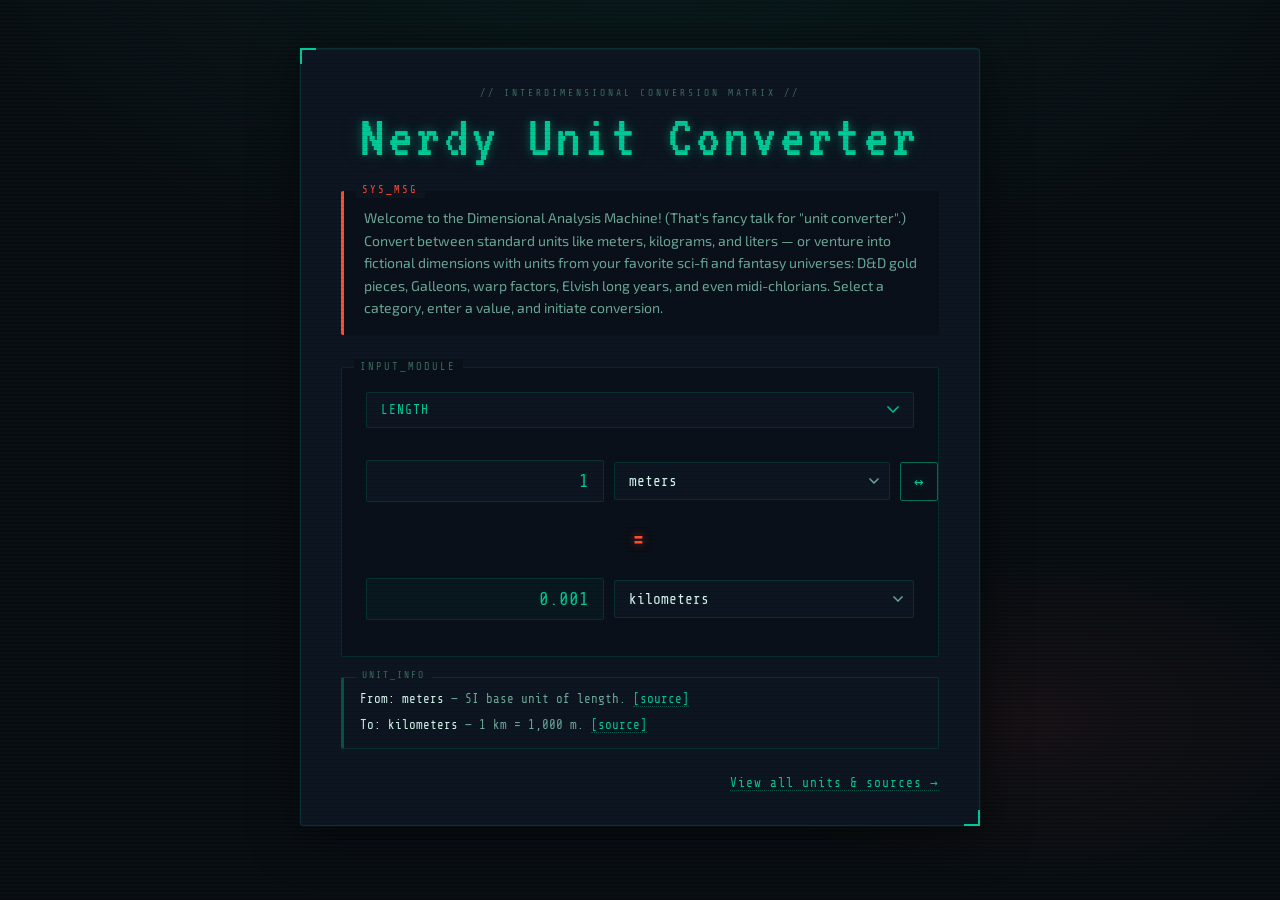
==== commit f4452fcc: "Merge pull request #2 from d4rthmaul/units-and-references Sourced units, new categories, and Referen" ====
--- a/index.html
+++ b/index.html
@@ -4,80 +4,36 @@
     <meta charset="UTF-8">
     <meta name="viewport" content="width=device-width, initial-scale=1.0">
     <title>Nerdy Unit Converter</title>
-    <meta name="description" content="Convert real units — and fictional ones from Star Trek, Tolkien, Harry Potter and more.">
-    <script src="theme.js"></script>
     <link rel="stylesheet" href="styles.css">
 </head>
 <body>
-    <div class="page">
-        <div class="topbar">
-            <button class="theme-toggle" type="button" data-theme-toggle aria-pressed="false">
-                <svg class="icon-moon" width="16" height="16" viewBox="0 0 16 16" aria-hidden="true"><path d="M13.5 10A6 6 0 0 1 6 2.5a6 6 0 1 0 7.5 7.5z" stroke="currentColor" stroke-width="1.4" fill="none"/></svg>
-                <svg class="icon-sun" width="16" height="16" viewBox="0 0 16 16" aria-hidden="true"><circle cx="8" cy="8" r="3.2" stroke="currentColor" stroke-width="1.4" fill="none"/><path d="M8 1v2M8 13v2M1 8h2M13 8h2M3 3l1.4 1.4M11.6 11.6L13 13M3 13l1.4-1.4M11.6 4.4L13 3" stroke="currentColor" stroke-width="1.4"/></svg>
-                <span class="theme-toggle-label">Terminal mode</span>
-            </button>
+    <div class="container">
+        <h1>Nerdy Unit Converter</h1>
+        <div class="intro-note">
+            <p>Welcome to the Dimensional Analysis Machine! (That's fancy talk for "unit converter".) Convert between standard units like meters, kilograms, and liters — or venture into fictional dimensions with units from your favorite sci-fi and fantasy universes: D&amp;D gold pieces, Galleons, warp factors, Elvish long years, and even midi-chlorians. Select a category, enter a value, and initiate conversion.</p>
         </div>
 
-        <header class="site-header">
-            <div class="eyebrow">The Dimensional Analysis Machine</div>
-            <h1>Nerdy Unit Converter</h1>
-            <p class="tagline">Convert real units — and fictional ones from Star Trek, Tolkien, Harry Potter and more.</p>
-        </header>
+        <div class="converter-box">
+            <select id="category" class="category-select" aria-label="Category"></select>
 
-        <nav class="chips" id="categoryChips" aria-label="Categories"></nav>
-
-        <section class="panel converter" aria-label="Converter">
-            <div class="row">
-                <div class="field-value">
-                    <label class="field-label" for="inputValue">From</label>
-                    <input type="number" id="inputValue" class="value-input" value="1" step="any" inputmode="decimal">
-                </div>
-                <div class="field-unit">
-                    <span class="field-label" id="fromLabel">Unit</span>
-                    <div class="picker" id="fromPicker"></div>
-                </div>
+            <div class="input-group">
+                <input type="number" id="inputValue" placeholder="Enter value" class="value-input" aria-label="Value to convert" value="1">
+                <select id="fromUnit" class="unit-select" aria-label="From unit"></select>
+                <button id="swapButton" class="swap-btn" aria-label="Swap units">↔</button>
             </div>
 
-            <div class="swap-row">
-                <button id="swapButton" class="icon-btn" type="button" aria-label="Swap units">
-                    <svg width="18" height="18" viewBox="0 0 18 18" aria-hidden="true"><path d="M6 2v13M6 15l-3-3M6 15l3-3M12 16V3M12 3l-3 3M12 3l3 3" stroke="currentColor" stroke-width="1.6" fill="none" stroke-linecap="round"/></svg>
-                </button>
+            <div class="equals">=</div>
+
+            <div class="input-group">
+                <input type="text" id="outputValue" readonly class="value-input" aria-label="Result">
+                <select id="toUnit" class="unit-select" aria-label="To unit"></select>
             </div>
+        </div>
+        <div id="unitTooltip" class="tooltip" aria-live="polite">Loading units...</div>
 
-            <div>
-                <span class="field-label" id="toLabel">To</span>
-                <div class="picker" id="toPicker"></div>
-            </div>
-
-            <div class="result" aria-live="polite">
-                <span class="field-label">Result</span>
-                <div class="result-main">
-                    <span class="result-number" id="resultNumber">—</span>
-                    <span class="result-unit" id="resultUnit"></span>
-                </div>
-                <div class="result-foot">
-                    <p class="result-sentence" id="resultSentence"></p>
-                    <button class="ghost-btn" id="copyButton" type="button">
-                        <svg width="14" height="14" viewBox="0 0 14 14" aria-hidden="true"><rect x="4" y="4" width="8" height="8" rx="1.5" stroke="currentColor" stroke-width="1.3" fill="none"/><path d="M2 10V3a1 1 0 0 1 1-1h7" stroke="currentColor" stroke-width="1.3" fill="none"/></svg>
-                        <span id="copyLabel">Copy</span>
-                    </button>
-                </div>
-            </div>
-
-            <button class="primary-btn" id="randomButton" type="button">
-                <svg width="18" height="18" viewBox="0 0 18 18" aria-hidden="true"><rect x="2" y="2" width="14" height="14" rx="3" stroke="currentColor" stroke-width="1.5" fill="none"/><circle cx="6" cy="6" r="1.3" fill="currentColor"/><circle cx="12" cy="12" r="1.3" fill="currentColor"/><circle cx="9" cy="9" r="1.3" fill="currentColor"/></svg>
-                Random nerdy conversion
-            </button>
-        </section>
-
-        <section class="panel info" id="unitInfo" aria-label="Unit info">
-            <span class="field-label">Unit info</span>
-        </section>
-
-        <footer class="site-footer">
-            <span id="unitCount">Every unit sourced</span>
-            <a href="references.html">All units &amp; sources →</a>
-        </footer>
+        <nav class="page-nav">
+            <a href="references.html">View all units &amp; sources →</a>
+        </nav>
     </div>
     <script src="units.js"></script>
     <script src="script.js"></script>
--- a/styles.css
+++ b/styles.css
@@ -1,639 +1,606 @@
-/* ============================================================
-   Nerdy Unit Converter — styles
-   Two themes share one set of tokens:
-   - light (default): cream + burgundy, IBM Plex
-   - dark ("terminal"): green-on-black CRT, VT323 / Share Tech Mono
-   ============================================================ */
-
-@import url('https://fonts.googleapis.com/css2?family=IBM+Plex+Mono:wght@400;500;600&family=IBM+Plex+Sans:wght@400;500;600&family=VT323&family=Share+Tech+Mono&family=Exo+2:wght@400;500&display=swap');
-
-/* === TOKENS: LIGHT (default) === */
+/* === IMPORTS === */
+@import url('https://fonts.googleapis.com/css2?family=VT323&family=Share+Tech+Mono&family=Exo+2:wght@300;400;600&display=swap');
+
+/* === RESET === */
+*, *::before, *::after {
+    margin: 0;
+    padding: 0;
+    box-sizing: border-box;
+}
+
+/* === CSS VARIABLES === */
 :root {
-    color-scheme: light;
-    --bg:            #fbf7ef;
-    --panel:         #ffffff;
-    --inset:         #f6f0e5;
-    --border:        #e4d9c8;
-    --border-strong: #cdbfa9;
-    --text:          #2b2220;
-    --text-2:        #5e514c;
-    --muted:         #6f5f57;
-    --accent:        #8e1b2c;
-    --accent-hover:  #6e1422;
-    --on-accent:     #ffffff;
-    --focus:         rgba(142, 27, 44, 0.28);
-    --tag-bg:        #f4e3e3;
-    --tag-text:      #7a1726;
-    --tag-border:    transparent;
-    --nerdy-bg:      #f6ebd2;
-    --nerdy-text:    #6e4a00;
-    --warn:          #a12a1a;
-    --shadow:        0 1px 2px rgba(60, 30, 20, 0.06), 0 8px 24px rgba(60, 30, 20, 0.06);
-    --pop-shadow:    0 12px 32px rgba(60, 30, 20, 0.16);
-    --glow:          none;
-    --radius:        10px;
-    --radius-sm:     6px;
-    --radius-pill:   999px;
-    --font-display:  'IBM Plex Mono', ui-monospace, monospace;
-    --font-mono:     'IBM Plex Mono', ui-monospace, monospace;
-    --font-body:     'IBM Plex Sans', system-ui, sans-serif;
-    --h1-size:       52px;
-    --h1-weight:     600;
-    --h1-spacing:    -1px;
-    --label-case:    uppercase;
-    --result-size:   60px;
-    --result-weight: 600;
-    --result-spacing: -2px;
-}
-
-/* === TOKENS: DARK ("terminal") === */
-:root[data-theme="dark"] {
-    color-scheme: dark;
-    --bg:            #090d12;
-    --panel:         #0d1520;
-    --inset:         #0a1019;
-    --border:        rgba(0, 200, 150, 0.22);
-    --border-strong: rgba(0, 200, 150, 0.5);
-    --text:          #d4f5ec;
-    --text-2:        #8ab9ac;
-    --muted:         #5f9486;
-    --accent:        #00c896;
-    --accent-hover:  #33e0b4;
-    --on-accent:     #090d12;
-    --focus:         rgba(0, 200, 150, 0.35);
-    --tag-bg:        transparent;
-    --tag-text:      #ff6a4d;
-    --tag-border:    #ff6a4d;
-    --nerdy-bg:      transparent;
-    --nerdy-text:    #e0b84a;
-    --warn:          #ff6a4d;
-    --shadow:        0 8px 48px rgba(0, 0, 0, 0.6);
-    --pop-shadow:    0 12px 40px rgba(0, 0, 0, 0.7);
-    --glow:          0 0 8px rgba(0, 200, 150, 0.4), 0 0 24px rgba(0, 200, 150, 0.15);
-    --radius:        4px;
-    --radius-sm:     2px;
-    --radius-pill:   2px;
-    --font-display:  'VT323', monospace;
-    --font-mono:     'Share Tech Mono', monospace;
-    --font-body:     'Exo 2', system-ui, sans-serif;
-    --h1-size:       64px;
-    --h1-weight:     400;
-    --h1-spacing:    4px;
-    --result-size:   76px;
-    --result-weight: 400;
-    --result-spacing: 0;
-}
-
-/* === RESET === */
-*, *::before, *::after { box-sizing: border-box; margin: 0; padding: 0; }
-
+    --bg-deep:        #090d12;
+    --bg-panel:       #0d1520;
+    --bg-inset:       #0a1019;
+    --border-dim:     rgba(0, 200, 150, 0.15);
+    --border-glow:    rgba(0, 200, 150, 0.5);
+    --accent:         #00c896;
+    --accent-hot:     #ff4d2e;
+    --accent-dim:     rgba(0, 200, 150, 0.35);
+    --text-primary:   #d4f5ec;
+    --text-secondary: #6ba898;
+    --text-muted:     #3a6b5f;
+    --glow-green:     0 0 8px rgba(0, 200, 150, 0.4), 0 0 24px rgba(0, 200, 150, 0.15);
+    --glow-hot:       0 0 8px rgba(255, 77, 46, 0.5), 0 0 20px rgba(255, 77, 46, 0.2);
+    --font-display:   'VT323', monospace;
+    --font-mono:      'Share Tech Mono', monospace;
+    --font-body:      'Exo 2', sans-serif;
+}
+
+/* === BODY & BACKGROUND === */
 body {
-    min-height: 100vh;
-    padding: 24px 16px 64px;
-    background: var(--bg);
-    color: var(--text);
     font-family: var(--font-body);
-    font-size: 16px;
-    line-height: 1.5;
-    transition: background-color 0.25s ease, color 0.25s ease;
-}
-
-/* Terminal theme: CRT scanlines */
-:root[data-theme="dark"] body {
+    background-color: var(--bg-deep);
     background-image:
         radial-gradient(ellipse 80% 60% at 50% -10%, rgba(0, 200, 150, 0.07) 0%, transparent 70%),
-        repeating-linear-gradient(0deg, transparent, transparent 2px, rgba(0, 200, 150, 0.015) 2px, rgba(0, 200, 150, 0.015) 4px);
-}
-:root[data-theme="dark"] body::before {
+        radial-gradient(ellipse 40% 30% at 80% 80%, rgba(255, 77, 46, 0.05) 0%, transparent 60%),
+        repeating-linear-gradient(
+            0deg,
+            transparent,
+            transparent 2px,
+            rgba(0, 200, 150, 0.015) 2px,
+            rgba(0, 200, 150, 0.015) 4px
+        );
+    min-height: 100vh;
+    padding: 48px 20px;
+    line-height: 1.6;
+    color: var(--text-primary);
+}
+
+/* Scanline overlay */
+body::before {
     content: '';
     position: fixed;
     inset: 0;
-    background: repeating-linear-gradient(to bottom, transparent 0, transparent 3px, rgba(0, 0, 0, 0.08) 3px, rgba(0, 0, 0, 0.08) 4px);
+    background: repeating-linear-gradient(
+        to bottom,
+        transparent 0px,
+        transparent 3px,
+        rgba(0, 0, 0, 0.08) 3px,
+        rgba(0, 0, 0, 0.08) 4px
+    );
     pointer-events: none;
     z-index: 1000;
 }
 
-a { color: var(--accent); text-underline-offset: 3px; }
-a:hover { color: var(--accent-hover); }
-
-button, input { font: inherit; color: inherit; }
-
-[hidden] { display: none !important; }
-
-.back-link {
-    font-family: var(--font-mono);
-    font-size: 14px;
-    text-decoration: none;
-}
-.back-link:hover { text-decoration: underline; }
-
-:focus-visible {
-    outline: 2px solid var(--accent);
-    outline-offset: 2px;
-}
-
-.visually-hidden {
-    position: absolute !important;
-    width: 1px; height: 1px;
-    overflow: hidden;
-    clip: rect(0 0 0 0);
-    white-space: nowrap;
-}
-
-/* === LAYOUT === */
-.page {
-    max-width: 760px;
+/* === CONTAINER === */
+.container {
+    max-width: 680px;
     margin: 0 auto;
-    display: flex;
-    flex-direction: column;
-    gap: 28px;
-}
-.page-wide { max-width: 1080px; }
-
-.topbar {
-    display: flex;
-    justify-content: space-between;
-    align-items: center;
-    gap: 12px;
-    min-height: 44px;
-}
-
-/* === THEME TOGGLE === */
-.theme-toggle {
-    margin-left: auto;
-    min-height: 44px;
-    padding: 0 16px;
-    display: inline-flex;
-    align-items: center;
-    gap: 8px;
-    background: var(--panel);
-    border: 1px solid var(--border);
-    border-radius: var(--radius-pill);
-    font-family: var(--font-mono);
-    font-size: 13px;
-    cursor: pointer;
-    transition: border-color 0.2s ease, color 0.2s ease;
-}
-.theme-toggle:hover { border-color: var(--accent); color: var(--accent); }
-.theme-toggle .icon-sun { display: none; }
-:root[data-theme="dark"] .theme-toggle .icon-sun { display: block; }
-:root[data-theme="dark"] .theme-toggle .icon-moon { display: none; }
-
-/* === HEADER === */
-.site-header {
-    display: flex;
-    flex-direction: column;
-    align-items: center;
-    gap: 8px;
-    text-align: center;
-}
-.eyebrow {
-    font-family: var(--font-mono);
-    font-size: 12px;
-    letter-spacing: 3px;
-    text-transform: uppercase;
-    color: var(--muted);
-}
+    background: var(--bg-panel);
+    padding: 2.5rem 2.5rem 2rem;
+    border-radius: 4px;
+    border: 1px solid var(--border-dim);
+    box-shadow:
+        0 0 0 1px rgba(0, 200, 150, 0.05),
+        0 8px 48px rgba(0, 0, 0, 0.6),
+        inset 0 1px 0 rgba(0, 200, 150, 0.08);
+    position: relative;
+    animation: containerIn 0.6s ease both;
+}
+
+/* Corner accents */
+.container::before,
+.container::after {
+    content: '';
+    position: absolute;
+    width: 16px;
+    height: 16px;
+    border-color: var(--accent);
+    border-style: solid;
+}
+.container::before {
+    top: -1px; left: -1px;
+    border-width: 2px 0 0 2px;
+}
+.container::after {
+    bottom: -1px; right: -1px;
+    border-width: 0 2px 2px 0;
+}
+
+@keyframes containerIn {
+    from { opacity: 0; transform: translateY(16px); }
+    to   { opacity: 1; transform: translateY(0); }
+}
+
+/* === HEADING === */
 h1 {
     font-family: var(--font-display);
-    font-size: var(--h1-size);
-    font-weight: var(--h1-weight);
-    letter-spacing: var(--h1-spacing);
-    line-height: 1.05;
-    color: var(--accent);
-    text-shadow: var(--glow);
-}
-:root[data-theme="dark"] h1 { animation: flicker 8s infinite; }
+    text-align: center;
+    font-size: 3.8rem;
+    font-weight: 400;
+    letter-spacing: 4px;
+    color: var(--accent);
+    text-shadow: var(--glow-green);
+    margin-bottom: 0.25rem;
+    line-height: 1;
+    animation: flicker 8s infinite;
+}
+
+/* Subtle label above title */
+h1::before {
+    content: '// INTERDIMENSIONAL CONVERSION MATRIX //';
+    display: block;
+    font-family: var(--font-mono);
+    font-size: 0.6rem;
+    letter-spacing: 3px;
+    color: var(--text-muted);
+    text-shadow: none;
+    margin-bottom: 0.5rem;
+    animation: none;
+}
+
 @keyframes flicker {
     0%, 95%, 100% { opacity: 1; }
-    96% { opacity: 0.85; }
-    97% { opacity: 1; }
-    98% { opacity: 0.9; }
-}
-.tagline {
-    max-width: 560px;
-    font-size: 17px;
-    color: var(--text-2);
-}
-
-/* === CATEGORY CHIPS === */
-.chips {
+    96%            { opacity: 0.85; }
+    97%            { opacity: 1; }
+    98%            { opacity: 0.9; }
+}
+
+/* === INTRO NOTE === */
+.intro-note {
+    background: var(--bg-inset);
+    padding: 1rem 1.25rem;
+    border-radius: 2px;
+    margin: 1.5rem 0 2rem;
+    color: var(--text-secondary);
+    font-size: 0.875rem;
+    line-height: 1.6;
+    border-left: 3px solid var(--accent-hot);
+    position: relative;
+}
+
+.intro-note::before {
+    content: 'SYS_MSG';
+    position: absolute;
+    top: -0.6rem;
+    left: 0.75rem;
+    font-family: var(--font-mono);
+    font-size: 0.65rem;
+    letter-spacing: 2px;
+    color: var(--accent-hot);
+    background: var(--bg-panel);
+    padding: 0 0.4rem;
+}
+
+/* === CONVERTER BOX === */
+.converter-box {
+    padding: 1.5rem;
+    background: var(--bg-inset);
+    border-radius: 2px;
+    border: 1px solid var(--border-dim);
+    position: relative;
+}
+
+.converter-box::before {
+    content: 'INPUT_MODULE';
+    position: absolute;
+    top: -0.6rem;
+    left: 0.75rem;
+    font-family: var(--font-mono);
+    font-size: 0.65rem;
+    letter-spacing: 2px;
+    color: var(--text-muted);
+    background: var(--bg-inset);
+    padding: 0 0.4rem;
+}
+
+/* === FORM ELEMENTS === */
+.category-select,
+.unit-select,
+.value-input {
+    font-family: var(--font-mono);
+    padding: 10px 14px;
+    font-size: 0.9rem;
+    border: 1px solid var(--border-dim);
+    border-radius: 2px;
+    background: var(--bg-panel);
+    color: var(--text-primary);
+    transition: border-color 0.2s ease, box-shadow 0.2s ease;
+    -webkit-appearance: none;
+    appearance: none;
+}
+
+.category-select {
+    width: 100%;
+    margin-bottom: 1.25rem;
+    cursor: pointer;
+    background-image: url("data:image/svg+xml,%3Csvg xmlns='http://www.w3.org/2000/svg' width='12' height='8' viewBox='0 0 12 8'%3E%3Cpath d='M1 1l5 5 5-5' stroke='%2300c896' stroke-width='1.5' fill='none' stroke-linecap='square'/%3E%3C/svg%3E");
+    background-color: var(--bg-panel);
+    background-repeat: no-repeat;
+    background-position: right 14px center;
+    padding-right: 36px;
+    letter-spacing: 1px;
+    text-transform: uppercase;
+    font-size: 0.8rem;
+    color: var(--accent);
+}
+
+.unit-select {
+    flex: 1;
+    cursor: pointer;
+    background-image: url("data:image/svg+xml,%3Csvg xmlns='http://www.w3.org/2000/svg' width='10' height='6' viewBox='0 0 10 6'%3E%3Cpath d='M1 1l4 4 4-4' stroke='%236ba898' stroke-width='1.5' fill='none' stroke-linecap='square'/%3E%3C/svg%3E");
+    background-color: var(--bg-panel);
+    background-repeat: no-repeat;
+    background-position: right 10px center;
+    padding-right: 28px;
+}
+
+.value-input {
+    flex: 0 0 110px;
+    -moz-appearance: textfield;
+    text-align: right;
+    font-size: 1.1rem;
+    color: var(--accent);
+}
+
+.value-input::-webkit-outer-spin-button,
+.value-input::-webkit-inner-spin-button {
+    -webkit-appearance: none;
+}
+
+.value-input[readonly] {
+    background: rgba(0, 200, 150, 0.04);
+    color: var(--accent);
+    cursor: default;
+    border-color: var(--border-dim);
+}
+
+.category-select:focus,
+.unit-select:focus,
+.value-input:focus {
+    outline: none;
+    border-color: var(--accent);
+    box-shadow: var(--glow-green);
+}
+
+.category-select:hover,
+.unit-select:hover {
+    border-color: rgba(0, 200, 150, 0.35);
+}
+
+/* === INPUT GROUPS === */
+.input-group {
     display: flex;
+    gap: 10px;
+    margin: 0.75rem 0;
+    align-items: center;
+}
+
+/* === EQUALS SIGN === */
+.equals {
+    font-family: var(--font-display);
+    text-align: center;
+    font-size: 2rem;
+    margin: 0.5rem 0;
+    color: var(--accent-hot);
+    text-shadow: var(--glow-hot);
+    letter-spacing: 4px;
+}
+
+/* === SWAP BUTTON === */
+.swap-btn {
+    padding: 9px 13px;
+    font-size: 1rem;
+    border: 1px solid var(--border-glow);
+    border-radius: 2px;
+    background: transparent;
+    color: var(--accent);
+    cursor: pointer;
+    transition: all 0.2s ease;
+    font-family: var(--font-mono);
+    text-shadow: var(--glow-green);
+    flex-shrink: 0;
+}
+
+.swap-btn:hover {
+    background: var(--accent);
+    color: var(--bg-deep);
+    box-shadow: var(--glow-green);
+    text-shadow: none;
+    transform: scale(1.05);
+}
+
+.swap-btn:active {
+    transform: scale(0.97);
+}
+
+/* === TOOLTIP / UNIT INFO === */
+.tooltip {
+    margin-top: 1.25rem;
+    padding: 0.75rem 1rem;
+    background: var(--bg-panel);
+    border-radius: 2px;
+    border: 1px solid var(--border-dim);
+    border-left: 3px solid var(--accent-dim);
+    color: var(--text-secondary);
+    font-family: var(--font-mono);
+    font-size: 0.78rem;
+    line-height: 1.6;
+    position: relative;
+}
+
+.tooltip::before {
+    content: 'UNIT_INFO';
+    position: absolute;
+    top: -0.6rem;
+    left: 0.75rem;
+    font-size: 0.6rem;
+    letter-spacing: 2px;
+    color: var(--text-muted);
+    background: var(--bg-panel);
+    padding: 0 0.4rem;
+    font-family: var(--font-mono);
+}
+
+/* === RESULT ANIMATION === */
+@keyframes resultFade {
+    from { opacity: 0; transform: translateY(6px); }
+    to   { opacity: 1; transform: translateY(0); }
+}
+
+.value-input[readonly]:not(:placeholder-shown) {
+    animation: resultFade 0.25s ease;
+}
+
+/* === RESPONSIVE === */
+@media (max-width: 480px) {
+    .container {
+        padding: 1.75rem 1.25rem 1.5rem;
+    }
+    h1 {
+        font-size: 2.8rem;
+        letter-spacing: 2px;
+    }
+    h1::before {
+        font-size: 0.5rem;
+        letter-spacing: 1.5px;
+    }
+    .input-group {
+        flex-wrap: wrap;
+    }
+    .unit-select {
+        flex: 1 1 100%;
+        order: -1;
+        min-width: 0;
+        width: 100%;
+    }
+    .value-input {
+        flex: 1;
+    }
+    .swap-btn {
+        width: 100%;
+    }
+}
+
+
+/* === UNIT INFO DETAILS === */
+.unit-info + .unit-info {
+    margin-top: 0.4rem;
+}
+
+.unit-info strong {
+    color: var(--text-primary);
+    font-weight: 400;
+}
+
+.tooltip a,
+.ref-table a,
+.page-nav a {
+    color: var(--accent);
+    text-decoration: none;
+    border-bottom: 1px dotted var(--accent-dim);
+}
+
+.tooltip a:hover,
+.ref-table a:hover,
+.page-nav a:hover {
+    border-bottom-style: solid;
+    text-shadow: var(--glow-green);
+}
+
+.unit-note {
+    margin-top: 0.6rem;
+    padding-top: 0.5rem;
+    border-top: 1px dashed var(--border-dim);
+    color: var(--text-muted);
+}
+
+.unit-warning {
+    color: var(--accent-hot);
+}
+
+optgroup {
+    color: var(--text-muted);
+    font-style: normal;
+}
+
+optgroup option {
+    color: var(--text-primary);
+}
+
+/* === PAGE NAV === */
+.page-nav {
+    margin-top: 1.5rem;
+    text-align: right;
+    font-family: var(--font-mono);
+    font-size: 0.8rem;
+    letter-spacing: 1px;
+}
+
+.page-nav-top {
+    margin: 0 0 1.5rem;
+    text-align: left;
+}
+
+/* === REFERENCES PAGE === */
+.container-wide {
+    max-width: 1080px;
+}
+
+.h1-refs {
+    font-size: 3rem;
+}
+
+.ref-controls {
+    display: flex;
+    gap: 8px;
     flex-wrap: wrap;
-    justify-content: center;
-    gap: 8px;
-}
-.chip {
-    min-height: 40px;
-    padding: 0 16px;
-    background: var(--panel);
-    border: 1px solid var(--border);
-    border-radius: var(--radius-pill);
-    font-family: var(--font-mono);
-    font-size: 13px;
+    margin-bottom: 1rem;
+}
+
+.filter-btn {
+    font-family: var(--font-mono);
+    font-size: 0.75rem;
+    letter-spacing: 1px;
+    text-transform: uppercase;
+    padding: 6px 12px;
+    border: 1px solid var(--border-dim);
+    border-radius: 2px;
+    background: transparent;
+    color: var(--text-secondary);
     cursor: pointer;
-    transition: background-color 0.15s ease, border-color 0.15s ease, color 0.15s ease;
-}
-:root[data-theme="dark"] .chip { background: transparent; color: var(--text-2); text-transform: uppercase; letter-spacing: 1px; }
-.chip:hover { border-color: var(--accent); color: var(--accent); }
-.chip[aria-pressed="true"],
-:root[data-theme="dark"] .chip[aria-pressed="true"] {
+    transition: all 0.2s ease;
+}
+
+.filter-btn:hover {
+    border-color: var(--border-glow);
+    color: var(--accent);
+}
+
+.filter-btn.active {
     background: var(--accent);
     border-color: var(--accent);
-    color: var(--on-accent);
-}
-
-/* === PANELS === */
-.panel {
-    background: var(--panel);
-    border: 1px solid var(--border);
-    border-radius: var(--radius);
-    box-shadow: var(--shadow);
-}
-.converter {
-    padding: 28px;
-    display: flex;
-    flex-direction: column;
-    gap: 16px;
-}
-.field-label {
-    display: block;
-    margin-bottom: 6px;
-    font-family: var(--font-mono);
-    font-size: 12px;
-    letter-spacing: 2px;
-    text-transform: uppercase;
-    color: var(--muted);
-}
-
-.row {
-    display: flex;
-    gap: 10px;
-    flex-wrap: wrap;
-}
-.field-value { flex: 0 1 180px; min-width: 120px; }
-.field-unit  { flex: 1 1 280px; min-width: 0; }
-
-.value-input {
-    width: 100%;
-    height: 48px;
-    padding: 0 14px;
-    background: var(--inset);
-    border: 2px solid var(--accent);
-    border-radius: var(--radius-sm);
-    font-family: var(--font-mono);
-    font-size: 20px;
-    text-align: right;
-    -moz-appearance: textfield;
-}
-:root[data-theme="dark"] .value-input { border-width: 1px; color: var(--accent); box-shadow: var(--glow); }
-.value-input::-webkit-outer-spin-button,
-.value-input::-webkit-inner-spin-button { -webkit-appearance: none; }
-.value-input:focus { outline: none; box-shadow: 0 0 0 4px var(--focus); }
-
-/* Swap divider */
-.swap-row {
-    display: flex;
-    align-items: center;
-    gap: 12px;
-}
-.swap-row::before,
-.swap-row::after {
-    content: '';
-    flex-grow: 1;
-    height: 1px;
-    background: var(--border);
-}
-.icon-btn {
-    width: 44px;
-    height: 44px;
-    display: inline-flex;
-    align-items: center;
-    justify-content: center;
-    background: var(--panel);
-    border: 1px solid var(--border);
-    border-radius: var(--radius-pill);
-    color: var(--accent);
-    cursor: pointer;
-    transition: transform 0.15s ease, border-color 0.15s ease;
-}
-.icon-btn:hover { border-color: var(--accent); transform: rotate(180deg); }
-
-/* === UNIT PICKER === */
-.picker { position: relative; }
-.picker-btn {
-    width: 100%;
-    height: 48px;
-    padding: 0 14px;
-    display: flex;
-    align-items: center;
-    gap: 10px;
-    background: var(--inset);
-    border: 1px solid var(--border);
-    border-radius: var(--radius-sm);
-    font-family: var(--font-mono);
-    font-size: 15px;
-    text-align: left;
-    cursor: pointer;
-}
-.picker-btn:hover { border-color: var(--border-strong); }
-.picker-btn[aria-expanded="true"] { border-color: var(--accent); box-shadow: 0 0 0 4px var(--focus); }
-.picker-value { flex-grow: 1; min-width: 0; overflow: hidden; text-overflow: ellipsis; white-space: nowrap; }
-.picker-caret { flex-shrink: 0; color: var(--muted); transition: transform 0.15s ease; }
-.picker-btn[aria-expanded="true"] .picker-caret { transform: rotate(180deg); }
-
-.picker-pop {
-    position: absolute;
-    z-index: 50;
-    top: calc(100% + 6px);
-    left: 0;
-    right: 0;
-    min-width: 280px;
-    background: var(--panel);
-    border: 1px solid var(--border-strong);
-    border-radius: var(--radius);
-    box-shadow: var(--pop-shadow);
-    overflow: hidden;
-}
-.picker-search {
-    display: flex;
-    align-items: center;
-    gap: 10px;
-    padding: 10px 14px;
-    border-bottom: 1px solid var(--border);
-    color: var(--muted);
-}
-.picker-search input {
-    flex-grow: 1;
-    min-width: 0;
-    height: 32px;
-    background: transparent;
-    border: none;
-    outline: none;
-    font-family: var(--font-mono);
-    font-size: 14px;
-    color: var(--text);
-}
-.picker-search input::placeholder { color: var(--muted); opacity: 1; }
-.picker-list {
-    list-style: none;
-    max-height: 320px;
-    overflow-y: auto;
-    padding: 6px 0;
-}
-.picker-group {
-    padding: 10px 14px 4px;
-    font-family: var(--font-mono);
-    font-size: 11px;
-    letter-spacing: 2px;
-    text-transform: uppercase;
-    color: var(--muted);
-}
-.picker-option {
-    display: flex;
-    align-items: center;
-    gap: 10px;
-    min-height: 40px;
-    padding: 8px 14px;
-    font-family: var(--font-mono);
-    font-size: 14px;
-    cursor: pointer;
-    border-left: 2px solid transparent;
-}
-.picker-option span:first-child { flex-grow: 1; }
-.picker-option.is-active { background: var(--inset); }
-.picker-option[aria-selected="true"] { color: var(--accent); border-left-color: var(--accent); font-weight: 500; }
-.picker-empty { padding: 16px 14px; color: var(--muted); font-size: 14px; }
-.picker-hint {
-    display: flex;
-    gap: 16px;
-    padding: 8px 14px;
-    border-top: 1px solid var(--border);
-    font-family: var(--font-mono);
-    font-size: 11px;
-    letter-spacing: 1px;
-    color: var(--muted);
-}
-
-/* === TAGS === */
-.tag {
-    flex-shrink: 0;
-    padding: 2px 8px;
-    font-family: var(--font-mono);
-    font-size: 11px;
-    font-weight: 500;
-    letter-spacing: 0.5px;
-    text-transform: uppercase;
-    white-space: nowrap;
-    background: var(--tag-bg);
-    color: var(--tag-text);
-    border: 1px solid var(--tag-border);
-    border-radius: var(--radius-pill);
-}
-.tag-nerdy {
-    background: var(--nerdy-bg);
-    color: var(--nerdy-text);
-    border-color: var(--nerdy-text);
-}
-:root:not([data-theme="dark"]) .tag-nerdy { border-color: transparent; }
-.tag-standard {
-    background: transparent;
-    color: var(--muted);
-    border-color: var(--border-strong);
-}
-
-/* === RESULT === */
-.result {
-    margin-top: 8px;
-    padding: 24px;
-    background: var(--inset);
-    border-radius: var(--radius);
-    display: flex;
-    flex-direction: column;
-    gap: 10px;
-}
-:root[data-theme="dark"] .result { border: 1px solid var(--border); }
-.result-main {
-    display: flex;
-    align-items: baseline;
-    gap: 14px;
-    flex-wrap: wrap;
-    min-width: 0;
-}
-.result-number {
-    font-family: var(--font-display);
-    font-size: var(--result-size);
-    font-weight: var(--result-weight);
-    letter-spacing: var(--result-spacing);
-    line-height: 1;
-    color: var(--accent);
-    text-shadow: var(--glow);
-    overflow-wrap: anywhere;
-    animation: resultIn 0.25s ease;
-}
-.result-unit { font-family: var(--font-mono); font-size: 20px; }
-.result-foot {
-    display: flex;
-    align-items: center;
-    justify-content: space-between;
-    gap: 12px;
-    flex-wrap: wrap;
-}
-.result-sentence { font-size: 17px; color: var(--text-2); }
-.result-warning { color: var(--warn); font-size: 15px; }
-@keyframes resultIn {
-    from { opacity: 0; transform: translateY(4px); }
-    to   { opacity: 1; transform: translateY(0); }
-}
-
-.ghost-btn {
-    min-height: 44px;
-    padding: 0 16px;
-    display: inline-flex;
-    align-items: center;
-    gap: 8px;
-    background: transparent;
-    border: 1px solid var(--border-strong);
-    border-radius: var(--radius-pill);
-    font-family: var(--font-mono);
-    font-size: 13px;
-    cursor: pointer;
-}
-.ghost-btn:hover { border-color: var(--accent); color: var(--accent); }
-
-.primary-btn {
-    min-height: 50px;
-    display: flex;
-    align-items: center;
-    justify-content: center;
-    gap: 10px;
-    background: var(--accent);
-    border: none;
-    border-radius: var(--radius-pill);
-    color: var(--on-accent);
-    font-family: var(--font-mono);
-    font-size: 14px;
-    font-weight: 500;
-    letter-spacing: 1px;
-    cursor: pointer;
-    transition: background-color 0.15s ease;
-}
-.primary-btn:hover { background: var(--accent-hover); }
-:root[data-theme="dark"] .primary-btn { text-transform: uppercase; letter-spacing: 2px; }
-
-/* === UNIT INFO === */
-.info {
-    padding: 20px 24px;
-    display: flex;
-    flex-direction: column;
-    gap: 14px;
-}
-.info-item { display: flex; flex-direction: column; gap: 4px; }
-.info-item + .info-item { padding-top: 14px; border-top: 1px solid var(--border); }
-.info-name { font-family: var(--font-mono); font-size: 14px; font-weight: 500; }
-.info-desc { font-size: 15px; line-height: 1.55; color: var(--text-2); }
-.info-note { font-size: 14px; color: var(--muted); padding-top: 14px; border-top: 1px dashed var(--border); }
-
-.site-footer {
-    display: flex;
-    justify-content: space-between;
-    flex-wrap: wrap;
-    gap: 12px;
-    font-family: var(--font-mono);
-    font-size: 13px;
-    color: var(--muted);
-}
-
-/* === REFERENCES PAGE === */
-.intro {
-    padding: 20px 24px;
-    color: var(--text-2);
-    font-size: 15px;
-    line-height: 1.6;
-    display: flex;
-    flex-direction: column;
-    gap: 10px;
-}
-.ref-controls { display: flex; flex-wrap: wrap; gap: 8px; }
+    color: var(--bg-deep);
+}
+
 .ref-jump {
     display: flex;
     flex-wrap: wrap;
-    gap: 6px 16px;
-    font-family: var(--font-mono);
-    font-size: 13px;
-}
-.ref-jump a { color: var(--text-2); text-decoration: none; }
-.ref-jump a:hover { color: var(--accent); }
-.ref-section { scroll-margin-top: 16px; display: flex; flex-direction: column; gap: 10px; }
+    gap: 6px 14px;
+    margin-bottom: 2rem;
+    font-family: var(--font-mono);
+    font-size: 0.75rem;
+}
+
+.ref-jump a {
+    color: var(--text-secondary);
+    text-decoration: none;
+}
+
+.ref-jump a:hover {
+    color: var(--accent);
+}
+
+.ref-section {
+    margin-bottom: 2.5rem;
+    scroll-margin-top: 1rem;
+}
+
 .ref-section h2 {
     font-family: var(--font-display);
-    font-weight: var(--h1-weight);
-    font-size: 30px;
-    letter-spacing: var(--h1-spacing);
-    color: var(--accent);
-    text-shadow: var(--glow);
-}
-:root[data-theme="dark"] .ref-section h2 { font-size: 36px; letter-spacing: 2px; }
-.ref-note { color: var(--muted); font-size: 14px; }
-.table-wrap { overflow-x: auto; }
-.ref-table { width: 100%; border-collapse: collapse; font-size: 14px; }
+    font-weight: 400;
+    font-size: 2rem;
+    letter-spacing: 2px;
+    color: var(--accent);
+    margin-bottom: 0.5rem;
+}
+
+.ref-note {
+    color: var(--text-muted);
+    font-size: 0.85rem;
+    margin-bottom: 0.75rem;
+}
+
+.table-wrap {
+    overflow-x: auto;
+    border: 1px solid var(--border-dim);
+    border-radius: 2px;
+    background: var(--bg-inset);
+}
+
+.ref-table {
+    width: 100%;
+    border-collapse: collapse;
+    font-size: 0.82rem;
+}
+
 .ref-table th {
     text-align: left;
-    padding: 12px 14px;
-    font-family: var(--font-mono);
-    font-weight: 500;
-    font-size: 11px;
+    font-family: var(--font-mono);
+    font-weight: 400;
+    font-size: 0.68rem;
     letter-spacing: 2px;
     text-transform: uppercase;
-    color: var(--muted);
-    border-bottom: 1px solid var(--border);
-}
+    color: var(--text-muted);
+    padding: 0.6rem 0.75rem;
+    border-bottom: 1px solid var(--border-dim);
+}
+
 .ref-table td {
-    padding: 12px 14px;
+    padding: 0.6rem 0.75rem;
     vertical-align: top;
-    color: var(--text-2);
-    border-bottom: 1px solid var(--border);
-}
-.ref-table tr:last-child td { border-bottom: none; }
-.ref-unit { font-family: var(--font-mono); color: var(--text) !important; }
-.ref-unit .tag { margin-left: 8px; vertical-align: 1px; }
-.ref-value { font-family: var(--font-mono); color: var(--accent) !important; white-space: nowrap; }
-
-/* === RESPONSIVE === */
-@media (max-width: 600px) {
-    body { padding: 16px 16px 48px; }
-    .page { gap: 20px; }
-    :root { --h1-size: 38px; --result-size: 48px; }
-    :root[data-theme="dark"] { --h1-size: 44px; --result-size: 60px; }
-    .tagline { font-size: 15px; }
-    .site-header { align-items: flex-start; text-align: left; }
-    .chips {
-        flex-wrap: nowrap;
-        justify-content: flex-start;
-        overflow-x: auto;
-        margin: 0 -16px;
-        padding: 0 16px 4px;
-        scrollbar-width: none;
-    }
-    .chip { flex-shrink: 0; }
-    .converter { padding: 16px; gap: 12px; }
-    .field-value { flex: 0 0 96px; min-width: 0; }
-    .field-unit { flex: 1 1 0; }
-    .value-input { font-size: 18px; padding: 0 10px; }
-    .result { padding: 16px; }
-    .info { padding: 16px; }
-    .picker-pop { min-width: 0; }
-    .ref-table thead { display: none; }
-    .ref-table, .ref-table tbody, .ref-table tr, .ref-table td { display: block; width: 100%; }
-    .ref-table tr { padding: 8px 0; border-bottom: 1px solid var(--border); }
-    .ref-table td { border: none; padding: 3px 14px; }
-    .ref-value { white-space: normal; }
-}
-
-/* === REDUCED MOTION === */
-@media (prefers-reduced-motion: reduce) {
-    *, *::before, *::after {
-        animation: none !important;
-        transition: none !important;
-    }
-}
+    color: var(--text-secondary);
+    border-bottom: 1px solid rgba(0, 200, 150, 0.07);
+}
+
+.ref-table tr:last-child td {
+    border-bottom: none;
+}
+
+.ref-unit {
+    color: var(--text-primary) !important;
+    font-family: var(--font-mono);
+    white-space: nowrap;
+}
+
+.ref-value {
+    font-family: var(--font-mono);
+    color: var(--accent) !important;
+    white-space: nowrap;
+}
+
+.badge {
+    display: inline-block;
+    margin-left: 0.5rem;
+    padding: 0 0.35rem;
+    font-size: 0.6rem;
+    letter-spacing: 1px;
+    text-transform: uppercase;
+    border: 1px solid currentColor;
+    border-radius: 2px;
+    vertical-align: middle;
+}
+
+.badge-standard  { color: var(--text-muted); }
+.badge-nerdy     { color: #e0b84a; }
+.badge-fictional { color: var(--accent-hot); }
+
+@media (max-width: 720px) {
+    .ref-table thead {
+        display: none;
+    }
+    .ref-table,
+    .ref-table tbody,
+    .ref-table tr,
+    .ref-table td {
+        display: block;
+        width: 100%;
+    }
+    .ref-table tr {
+        padding: 0.6rem 0;
+        border-bottom: 1px solid var(--border-dim);
+    }
+    .ref-table td {
+        border: none;
+        padding: 0.15rem 0.75rem;
+    }
+    .ref-unit,
+    .ref-value {
+        white-space: normal;
+    }
+    .h1-refs {
+        font-size: 2.4rem;
+    }
+}
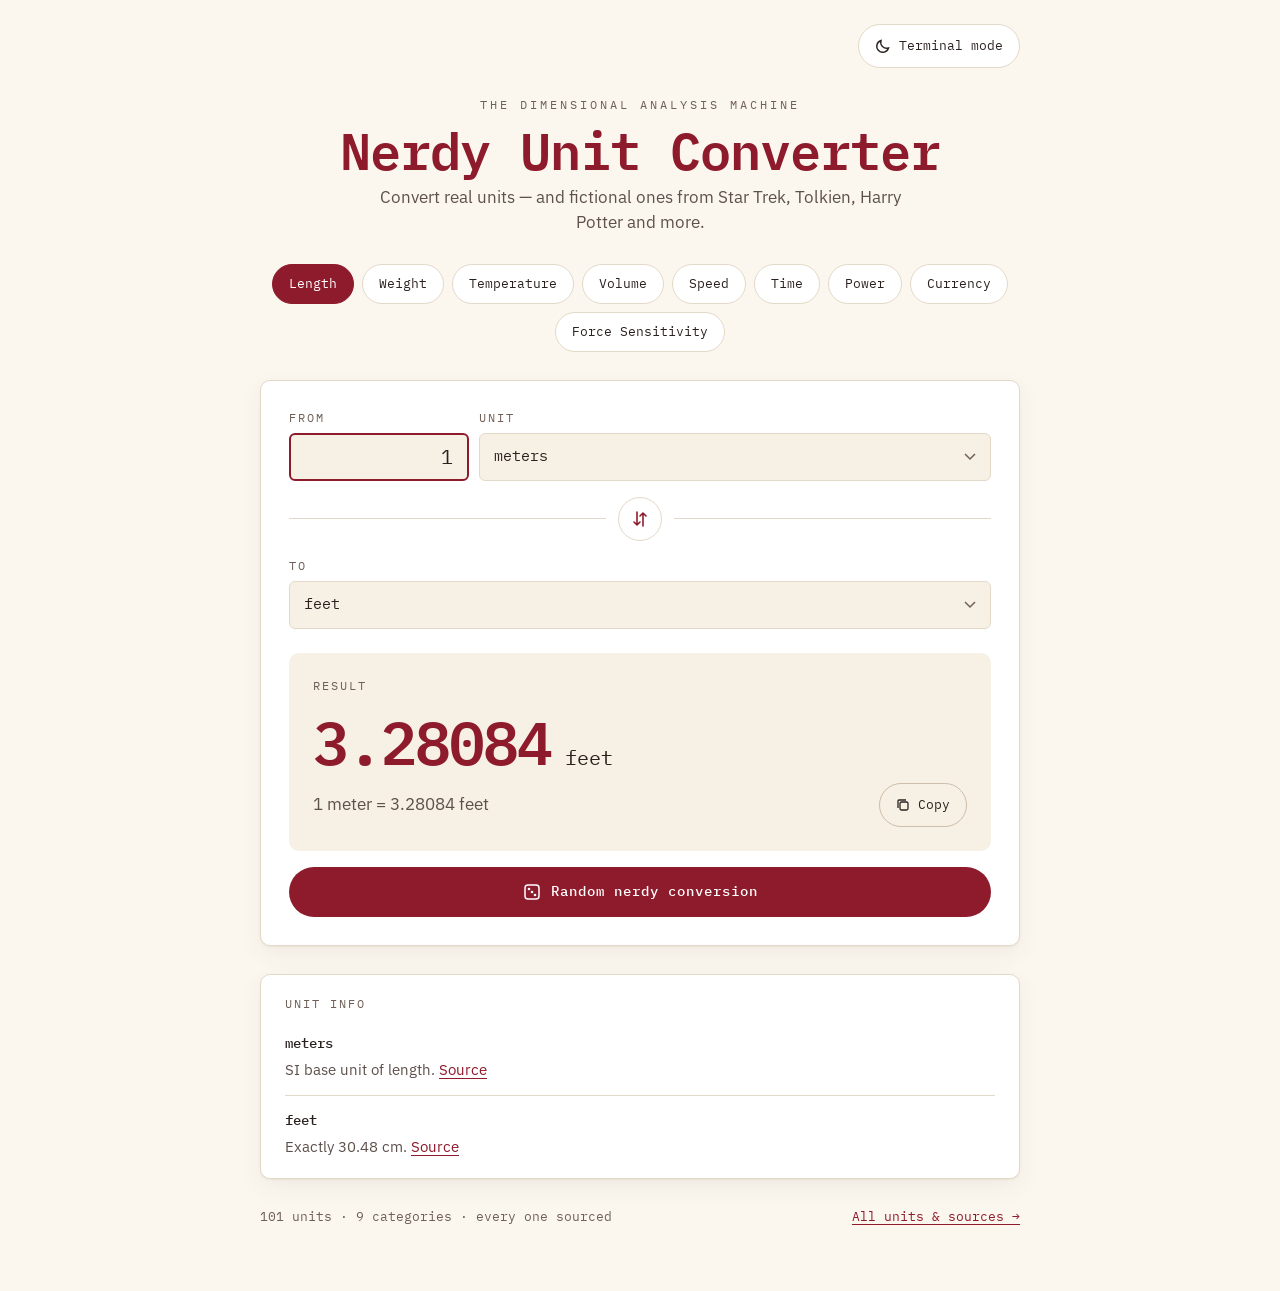
==== commit f605f060: "Merge pull request #3 from d4rthmaul/redesign-themes Redesign: light & terminal themes, unit picker," ====
--- a/index.html
+++ b/index.html
@@ -4,36 +4,80 @@
     <meta charset="UTF-8">
     <meta name="viewport" content="width=device-width, initial-scale=1.0">
     <title>Nerdy Unit Converter</title>
+    <meta name="description" content="Convert real units — and fictional ones from Star Trek, Tolkien, Harry Potter and more.">
+    <script src="theme.js"></script>
     <link rel="stylesheet" href="styles.css">
 </head>
 <body>
-    <div class="container">
-        <h1>Nerdy Unit Converter</h1>
-        <div class="intro-note">
-            <p>Welcome to the Dimensional Analysis Machine! (That's fancy talk for "unit converter".) Convert between standard units like meters, kilograms, and liters — or venture into fictional dimensions with units from your favorite sci-fi and fantasy universes: D&amp;D gold pieces, Galleons, warp factors, Elvish long years, and even midi-chlorians. Select a category, enter a value, and initiate conversion.</p>
+    <div class="page">
+        <div class="topbar">
+            <button class="theme-toggle" type="button" data-theme-toggle aria-pressed="false">
+                <svg class="icon-moon" width="16" height="16" viewBox="0 0 16 16" aria-hidden="true"><path d="M13.5 10A6 6 0 0 1 6 2.5a6 6 0 1 0 7.5 7.5z" stroke="currentColor" stroke-width="1.4" fill="none"/></svg>
+                <svg class="icon-sun" width="16" height="16" viewBox="0 0 16 16" aria-hidden="true"><circle cx="8" cy="8" r="3.2" stroke="currentColor" stroke-width="1.4" fill="none"/><path d="M8 1v2M8 13v2M1 8h2M13 8h2M3 3l1.4 1.4M11.6 11.6L13 13M3 13l1.4-1.4M11.6 4.4L13 3" stroke="currentColor" stroke-width="1.4"/></svg>
+                <span class="theme-toggle-label">Terminal mode</span>
+            </button>
         </div>
 
-        <div class="converter-box">
-            <select id="category" class="category-select" aria-label="Category"></select>
+        <header class="site-header">
+            <div class="eyebrow">The Dimensional Analysis Machine</div>
+            <h1>Nerdy Unit Converter</h1>
+            <p class="tagline">Convert real units — and fictional ones from Star Trek, Tolkien, Harry Potter and more.</p>
+        </header>
 
-            <div class="input-group">
-                <input type="number" id="inputValue" placeholder="Enter value" class="value-input" aria-label="Value to convert" value="1">
-                <select id="fromUnit" class="unit-select" aria-label="From unit"></select>
-                <button id="swapButton" class="swap-btn" aria-label="Swap units">↔</button>
+        <nav class="chips" id="categoryChips" aria-label="Categories"></nav>
+
+        <section class="panel converter" aria-label="Converter">
+            <div class="row">
+                <div class="field-value">
+                    <label class="field-label" for="inputValue">From</label>
+                    <input type="number" id="inputValue" class="value-input" value="1" step="any" inputmode="decimal">
+                </div>
+                <div class="field-unit">
+                    <span class="field-label" id="fromLabel">Unit</span>
+                    <div class="picker" id="fromPicker"></div>
+                </div>
             </div>
 
-            <div class="equals">=</div>
+            <div class="swap-row">
+                <button id="swapButton" class="icon-btn" type="button" aria-label="Swap units">
+                    <svg width="18" height="18" viewBox="0 0 18 18" aria-hidden="true"><path d="M6 2v13M6 15l-3-3M6 15l3-3M12 16V3M12 3l-3 3M12 3l3 3" stroke="currentColor" stroke-width="1.6" fill="none" stroke-linecap="round"/></svg>
+                </button>
+            </div>
 
-            <div class="input-group">
-                <input type="text" id="outputValue" readonly class="value-input" aria-label="Result">
-                <select id="toUnit" class="unit-select" aria-label="To unit"></select>
+            <div>
+                <span class="field-label" id="toLabel">To</span>
+                <div class="picker" id="toPicker"></div>
             </div>
-        </div>
-        <div id="unitTooltip" class="tooltip" aria-live="polite">Loading units...</div>
 
-        <nav class="page-nav">
-            <a href="references.html">View all units &amp; sources →</a>
-        </nav>
+            <div class="result" aria-live="polite">
+                <span class="field-label">Result</span>
+                <div class="result-main">
+                    <span class="result-number" id="resultNumber">—</span>
+                    <span class="result-unit" id="resultUnit"></span>
+                </div>
+                <div class="result-foot">
+                    <p class="result-sentence" id="resultSentence"></p>
+                    <button class="ghost-btn" id="copyButton" type="button">
+                        <svg width="14" height="14" viewBox="0 0 14 14" aria-hidden="true"><rect x="4" y="4" width="8" height="8" rx="1.5" stroke="currentColor" stroke-width="1.3" fill="none"/><path d="M2 10V3a1 1 0 0 1 1-1h7" stroke="currentColor" stroke-width="1.3" fill="none"/></svg>
+                        <span id="copyLabel">Copy</span>
+                    </button>
+                </div>
+            </div>
+
+            <button class="primary-btn" id="randomButton" type="button">
+                <svg width="18" height="18" viewBox="0 0 18 18" aria-hidden="true"><rect x="2" y="2" width="14" height="14" rx="3" stroke="currentColor" stroke-width="1.5" fill="none"/><circle cx="6" cy="6" r="1.3" fill="currentColor"/><circle cx="12" cy="12" r="1.3" fill="currentColor"/><circle cx="9" cy="9" r="1.3" fill="currentColor"/></svg>
+                Random nerdy conversion
+            </button>
+        </section>
+
+        <section class="panel info" id="unitInfo" aria-label="Unit info">
+            <span class="field-label">Unit info</span>
+        </section>
+
+        <footer class="site-footer">
+            <span id="unitCount">Every unit sourced</span>
+            <a href="references.html">All units &amp; sources →</a>
+        </footer>
     </div>
     <script src="units.js"></script>
     <script src="script.js"></script>
--- a/styles.css
+++ b/styles.css
@@ -1,606 +1,639 @@
-/* === IMPORTS === */
-@import url('https://fonts.googleapis.com/css2?family=VT323&family=Share+Tech+Mono&family=Exo+2:wght@300;400;600&display=swap');
+/* ============================================================
+   Nerdy Unit Converter — styles
+   Two themes share one set of tokens:
+   - light (default): cream + burgundy, IBM Plex
+   - dark ("terminal"): green-on-black CRT, VT323 / Share Tech Mono
+   ============================================================ */
+
+@import url('https://fonts.googleapis.com/css2?family=IBM+Plex+Mono:wght@400;500;600&family=IBM+Plex+Sans:wght@400;500;600&family=VT323&family=Share+Tech+Mono&family=Exo+2:wght@400;500&display=swap');
+
+/* === TOKENS: LIGHT (default) === */
+:root {
+    color-scheme: light;
+    --bg:            #fbf7ef;
+    --panel:         #ffffff;
+    --inset:         #f6f0e5;
+    --border:        #e4d9c8;
+    --border-strong: #cdbfa9;
+    --text:          #2b2220;
+    --text-2:        #5e514c;
+    --muted:         #6f5f57;
+    --accent:        #8e1b2c;
+    --accent-hover:  #6e1422;
+    --on-accent:     #ffffff;
+    --focus:         rgba(142, 27, 44, 0.28);
+    --tag-bg:        #f4e3e3;
+    --tag-text:      #7a1726;
+    --tag-border:    transparent;
+    --nerdy-bg:      #f6ebd2;
+    --nerdy-text:    #6e4a00;
+    --warn:          #a12a1a;
+    --shadow:        0 1px 2px rgba(60, 30, 20, 0.06), 0 8px 24px rgba(60, 30, 20, 0.06);
+    --pop-shadow:    0 12px 32px rgba(60, 30, 20, 0.16);
+    --glow:          none;
+    --radius:        10px;
+    --radius-sm:     6px;
+    --radius-pill:   999px;
+    --font-display:  'IBM Plex Mono', ui-monospace, monospace;
+    --font-mono:     'IBM Plex Mono', ui-monospace, monospace;
+    --font-body:     'IBM Plex Sans', system-ui, sans-serif;
+    --h1-size:       52px;
+    --h1-weight:     600;
+    --h1-spacing:    -1px;
+    --label-case:    uppercase;
+    --result-size:   60px;
+    --result-weight: 600;
+    --result-spacing: -2px;
+}
+
+/* === TOKENS: DARK ("terminal") === */
+:root[data-theme="dark"] {
+    color-scheme: dark;
+    --bg:            #090d12;
+    --panel:         #0d1520;
+    --inset:         #0a1019;
+    --border:        rgba(0, 200, 150, 0.22);
+    --border-strong: rgba(0, 200, 150, 0.5);
+    --text:          #d4f5ec;
+    --text-2:        #8ab9ac;
+    --muted:         #5f9486;
+    --accent:        #00c896;
+    --accent-hover:  #33e0b4;
+    --on-accent:     #090d12;
+    --focus:         rgba(0, 200, 150, 0.35);
+    --tag-bg:        transparent;
+    --tag-text:      #ff6a4d;
+    --tag-border:    #ff6a4d;
+    --nerdy-bg:      transparent;
+    --nerdy-text:    #e0b84a;
+    --warn:          #ff6a4d;
+    --shadow:        0 8px 48px rgba(0, 0, 0, 0.6);
+    --pop-shadow:    0 12px 40px rgba(0, 0, 0, 0.7);
+    --glow:          0 0 8px rgba(0, 200, 150, 0.4), 0 0 24px rgba(0, 200, 150, 0.15);
+    --radius:        4px;
+    --radius-sm:     2px;
+    --radius-pill:   2px;
+    --font-display:  'VT323', monospace;
+    --font-mono:     'Share Tech Mono', monospace;
+    --font-body:     'Exo 2', system-ui, sans-serif;
+    --h1-size:       64px;
+    --h1-weight:     400;
+    --h1-spacing:    4px;
+    --result-size:   76px;
+    --result-weight: 400;
+    --result-spacing: 0;
+}
 
 /* === RESET === */
-*, *::before, *::after {
-    margin: 0;
-    padding: 0;
-    box-sizing: border-box;
-}
-
-/* === CSS VARIABLES === */
-:root {
-    --bg-deep:        #090d12;
-    --bg-panel:       #0d1520;
-    --bg-inset:       #0a1019;
-    --border-dim:     rgba(0, 200, 150, 0.15);
-    --border-glow:    rgba(0, 200, 150, 0.5);
-    --accent:         #00c896;
-    --accent-hot:     #ff4d2e;
-    --accent-dim:     rgba(0, 200, 150, 0.35);
-    --text-primary:   #d4f5ec;
-    --text-secondary: #6ba898;
-    --text-muted:     #3a6b5f;
-    --glow-green:     0 0 8px rgba(0, 200, 150, 0.4), 0 0 24px rgba(0, 200, 150, 0.15);
-    --glow-hot:       0 0 8px rgba(255, 77, 46, 0.5), 0 0 20px rgba(255, 77, 46, 0.2);
-    --font-display:   'VT323', monospace;
-    --font-mono:      'Share Tech Mono', monospace;
-    --font-body:      'Exo 2', sans-serif;
-}
-
-/* === BODY & BACKGROUND === */
+*, *::before, *::after { box-sizing: border-box; margin: 0; padding: 0; }
+
 body {
+    min-height: 100vh;
+    padding: 24px 16px 64px;
+    background: var(--bg);
+    color: var(--text);
     font-family: var(--font-body);
-    background-color: var(--bg-deep);
+    font-size: 16px;
+    line-height: 1.5;
+    transition: background-color 0.25s ease, color 0.25s ease;
+}
+
+/* Terminal theme: CRT scanlines */
+:root[data-theme="dark"] body {
     background-image:
         radial-gradient(ellipse 80% 60% at 50% -10%, rgba(0, 200, 150, 0.07) 0%, transparent 70%),
-        radial-gradient(ellipse 40% 30% at 80% 80%, rgba(255, 77, 46, 0.05) 0%, transparent 60%),
-        repeating-linear-gradient(
-            0deg,
-            transparent,
-            transparent 2px,
-            rgba(0, 200, 150, 0.015) 2px,
-            rgba(0, 200, 150, 0.015) 4px
-        );
-    min-height: 100vh;
-    padding: 48px 20px;
-    line-height: 1.6;
-    color: var(--text-primary);
-}
-
-/* Scanline overlay */
-body::before {
+        repeating-linear-gradient(0deg, transparent, transparent 2px, rgba(0, 200, 150, 0.015) 2px, rgba(0, 200, 150, 0.015) 4px);
+}
+:root[data-theme="dark"] body::before {
     content: '';
     position: fixed;
     inset: 0;
-    background: repeating-linear-gradient(
-        to bottom,
-        transparent 0px,
-        transparent 3px,
-        rgba(0, 0, 0, 0.08) 3px,
-        rgba(0, 0, 0, 0.08) 4px
-    );
+    background: repeating-linear-gradient(to bottom, transparent 0, transparent 3px, rgba(0, 0, 0, 0.08) 3px, rgba(0, 0, 0, 0.08) 4px);
     pointer-events: none;
     z-index: 1000;
 }
 
-/* === CONTAINER === */
-.container {
-    max-width: 680px;
+a { color: var(--accent); text-underline-offset: 3px; }
+a:hover { color: var(--accent-hover); }
+
+button, input { font: inherit; color: inherit; }
+
+[hidden] { display: none !important; }
+
+.back-link {
+    font-family: var(--font-mono);
+    font-size: 14px;
+    text-decoration: none;
+}
+.back-link:hover { text-decoration: underline; }
+
+:focus-visible {
+    outline: 2px solid var(--accent);
+    outline-offset: 2px;
+}
+
+.visually-hidden {
+    position: absolute !important;
+    width: 1px; height: 1px;
+    overflow: hidden;
+    clip: rect(0 0 0 0);
+    white-space: nowrap;
+}
+
+/* === LAYOUT === */
+.page {
+    max-width: 760px;
     margin: 0 auto;
-    background: var(--bg-panel);
-    padding: 2.5rem 2.5rem 2rem;
-    border-radius: 4px;
-    border: 1px solid var(--border-dim);
-    box-shadow:
-        0 0 0 1px rgba(0, 200, 150, 0.05),
-        0 8px 48px rgba(0, 0, 0, 0.6),
-        inset 0 1px 0 rgba(0, 200, 150, 0.08);
-    position: relative;
-    animation: containerIn 0.6s ease both;
-}
-
-/* Corner accents */
-.container::before,
-.container::after {
-    content: '';
-    position: absolute;
-    width: 16px;
-    height: 16px;
-    border-color: var(--accent);
-    border-style: solid;
-}
-.container::before {
-    top: -1px; left: -1px;
-    border-width: 2px 0 0 2px;
-}
-.container::after {
-    bottom: -1px; right: -1px;
-    border-width: 0 2px 2px 0;
-}
-
-@keyframes containerIn {
-    from { opacity: 0; transform: translateY(16px); }
-    to   { opacity: 1; transform: translateY(0); }
-}
-
-/* === HEADING === */
+    display: flex;
+    flex-direction: column;
+    gap: 28px;
+}
+.page-wide { max-width: 1080px; }
+
+.topbar {
+    display: flex;
+    justify-content: space-between;
+    align-items: center;
+    gap: 12px;
+    min-height: 44px;
+}
+
+/* === THEME TOGGLE === */
+.theme-toggle {
+    margin-left: auto;
+    min-height: 44px;
+    padding: 0 16px;
+    display: inline-flex;
+    align-items: center;
+    gap: 8px;
+    background: var(--panel);
+    border: 1px solid var(--border);
+    border-radius: var(--radius-pill);
+    font-family: var(--font-mono);
+    font-size: 13px;
+    cursor: pointer;
+    transition: border-color 0.2s ease, color 0.2s ease;
+}
+.theme-toggle:hover { border-color: var(--accent); color: var(--accent); }
+.theme-toggle .icon-sun { display: none; }
+:root[data-theme="dark"] .theme-toggle .icon-sun { display: block; }
+:root[data-theme="dark"] .theme-toggle .icon-moon { display: none; }
+
+/* === HEADER === */
+.site-header {
+    display: flex;
+    flex-direction: column;
+    align-items: center;
+    gap: 8px;
+    text-align: center;
+}
+.eyebrow {
+    font-family: var(--font-mono);
+    font-size: 12px;
+    letter-spacing: 3px;
+    text-transform: uppercase;
+    color: var(--muted);
+}
 h1 {
     font-family: var(--font-display);
-    text-align: center;
-    font-size: 3.8rem;
-    font-weight: 400;
-    letter-spacing: 4px;
+    font-size: var(--h1-size);
+    font-weight: var(--h1-weight);
+    letter-spacing: var(--h1-spacing);
+    line-height: 1.05;
     color: var(--accent);
-    text-shadow: var(--glow-green);
-    margin-bottom: 0.25rem;
-    line-height: 1;
-    animation: flicker 8s infinite;
-}
-
-/* Subtle label above title */
-h1::before {
-    content: '// INTERDIMENSIONAL CONVERSION MATRIX //';
-    display: block;
-    font-family: var(--font-mono);
-    font-size: 0.6rem;
-    letter-spacing: 3px;
-    color: var(--text-muted);
-    text-shadow: none;
-    margin-bottom: 0.5rem;
-    animation: none;
-}
-
+    text-shadow: var(--glow);
+}
+:root[data-theme="dark"] h1 { animation: flicker 8s infinite; }
 @keyframes flicker {
     0%, 95%, 100% { opacity: 1; }
-    96%            { opacity: 0.85; }
-    97%            { opacity: 1; }
-    98%            { opacity: 0.9; }
-}
-
-/* === INTRO NOTE === */
-.intro-note {
-    background: var(--bg-inset);
-    padding: 1rem 1.25rem;
-    border-radius: 2px;
-    margin: 1.5rem 0 2rem;
-    color: var(--text-secondary);
-    font-size: 0.875rem;
-    line-height: 1.6;
-    border-left: 3px solid var(--accent-hot);
-    position: relative;
-}
-
-.intro-note::before {
-    content: 'SYS_MSG';
-    position: absolute;
-    top: -0.6rem;
-    left: 0.75rem;
-    font-family: var(--font-mono);
-    font-size: 0.65rem;
+    96% { opacity: 0.85; }
+    97% { opacity: 1; }
+    98% { opacity: 0.9; }
+}
+.tagline {
+    max-width: 560px;
+    font-size: 17px;
+    color: var(--text-2);
+}
+
+/* === CATEGORY CHIPS === */
+.chips {
+    display: flex;
+    flex-wrap: wrap;
+    justify-content: center;
+    gap: 8px;
+}
+.chip {
+    min-height: 40px;
+    padding: 0 16px;
+    background: var(--panel);
+    border: 1px solid var(--border);
+    border-radius: var(--radius-pill);
+    font-family: var(--font-mono);
+    font-size: 13px;
+    cursor: pointer;
+    transition: background-color 0.15s ease, border-color 0.15s ease, color 0.15s ease;
+}
+:root[data-theme="dark"] .chip { background: transparent; color: var(--text-2); text-transform: uppercase; letter-spacing: 1px; }
+.chip:hover { border-color: var(--accent); color: var(--accent); }
+.chip[aria-pressed="true"],
+:root[data-theme="dark"] .chip[aria-pressed="true"] {
+    background: var(--accent);
+    border-color: var(--accent);
+    color: var(--on-accent);
+}
+
+/* === PANELS === */
+.panel {
+    background: var(--panel);
+    border: 1px solid var(--border);
+    border-radius: var(--radius);
+    box-shadow: var(--shadow);
+}
+.converter {
+    padding: 28px;
+    display: flex;
+    flex-direction: column;
+    gap: 16px;
+}
+.field-label {
+    display: block;
+    margin-bottom: 6px;
+    font-family: var(--font-mono);
+    font-size: 12px;
     letter-spacing: 2px;
-    color: var(--accent-hot);
-    background: var(--bg-panel);
-    padding: 0 0.4rem;
-}
-
-/* === CONVERTER BOX === */
-.converter-box {
-    padding: 1.5rem;
-    background: var(--bg-inset);
-    border-radius: 2px;
-    border: 1px solid var(--border-dim);
-    position: relative;
-}
-
-.converter-box::before {
-    content: 'INPUT_MODULE';
-    position: absolute;
-    top: -0.6rem;
-    left: 0.75rem;
-    font-family: var(--font-mono);
-    font-size: 0.65rem;
-    letter-spacing: 2px;
-    color: var(--text-muted);
-    background: var(--bg-inset);
-    padding: 0 0.4rem;
-}
-
-/* === FORM ELEMENTS === */
-.category-select,
-.unit-select,
+    text-transform: uppercase;
+    color: var(--muted);
+}
+
+.row {
+    display: flex;
+    gap: 10px;
+    flex-wrap: wrap;
+}
+.field-value { flex: 0 1 180px; min-width: 120px; }
+.field-unit  { flex: 1 1 280px; min-width: 0; }
+
 .value-input {
-    font-family: var(--font-mono);
-    padding: 10px 14px;
-    font-size: 0.9rem;
-    border: 1px solid var(--border-dim);
-    border-radius: 2px;
-    background: var(--bg-panel);
-    color: var(--text-primary);
-    transition: border-color 0.2s ease, box-shadow 0.2s ease;
-    -webkit-appearance: none;
-    appearance: none;
-}
-
-.category-select {
     width: 100%;
-    margin-bottom: 1.25rem;
-    cursor: pointer;
-    background-image: url("data:image/svg+xml,%3Csvg xmlns='http://www.w3.org/2000/svg' width='12' height='8' viewBox='0 0 12 8'%3E%3Cpath d='M1 1l5 5 5-5' stroke='%2300c896' stroke-width='1.5' fill='none' stroke-linecap='square'/%3E%3C/svg%3E");
-    background-color: var(--bg-panel);
-    background-repeat: no-repeat;
-    background-position: right 14px center;
-    padding-right: 36px;
-    letter-spacing: 1px;
-    text-transform: uppercase;
-    font-size: 0.8rem;
-    color: var(--accent);
-}
-
-.unit-select {
-    flex: 1;
-    cursor: pointer;
-    background-image: url("data:image/svg+xml,%3Csvg xmlns='http://www.w3.org/2000/svg' width='10' height='6' viewBox='0 0 10 6'%3E%3Cpath d='M1 1l4 4 4-4' stroke='%236ba898' stroke-width='1.5' fill='none' stroke-linecap='square'/%3E%3C/svg%3E");
-    background-color: var(--bg-panel);
-    background-repeat: no-repeat;
-    background-position: right 10px center;
-    padding-right: 28px;
-}
-
-.value-input {
-    flex: 0 0 110px;
+    height: 48px;
+    padding: 0 14px;
+    background: var(--inset);
+    border: 2px solid var(--accent);
+    border-radius: var(--radius-sm);
+    font-family: var(--font-mono);
+    font-size: 20px;
+    text-align: right;
     -moz-appearance: textfield;
-    text-align: right;
-    font-size: 1.1rem;
-    color: var(--accent);
-}
-
+}
+:root[data-theme="dark"] .value-input { border-width: 1px; color: var(--accent); box-shadow: var(--glow); }
 .value-input::-webkit-outer-spin-button,
-.value-input::-webkit-inner-spin-button {
-    -webkit-appearance: none;
-}
-
-.value-input[readonly] {
-    background: rgba(0, 200, 150, 0.04);
-    color: var(--accent);
-    cursor: default;
-    border-color: var(--border-dim);
-}
-
-.category-select:focus,
-.unit-select:focus,
-.value-input:focus {
-    outline: none;
-    border-color: var(--accent);
-    box-shadow: var(--glow-green);
-}
-
-.category-select:hover,
-.unit-select:hover {
-    border-color: rgba(0, 200, 150, 0.35);
-}
-
-/* === INPUT GROUPS === */
-.input-group {
-    display: flex;
-    gap: 10px;
-    margin: 0.75rem 0;
-    align-items: center;
-}
-
-/* === EQUALS SIGN === */
-.equals {
-    font-family: var(--font-display);
-    text-align: center;
-    font-size: 2rem;
-    margin: 0.5rem 0;
-    color: var(--accent-hot);
-    text-shadow: var(--glow-hot);
-    letter-spacing: 4px;
-}
-
-/* === SWAP BUTTON === */
-.swap-btn {
-    padding: 9px 13px;
-    font-size: 1rem;
-    border: 1px solid var(--border-glow);
-    border-radius: 2px;
-    background: transparent;
+.value-input::-webkit-inner-spin-button { -webkit-appearance: none; }
+.value-input:focus { outline: none; box-shadow: 0 0 0 4px var(--focus); }
+
+/* Swap divider */
+.swap-row {
+    display: flex;
+    align-items: center;
+    gap: 12px;
+}
+.swap-row::before,
+.swap-row::after {
+    content: '';
+    flex-grow: 1;
+    height: 1px;
+    background: var(--border);
+}
+.icon-btn {
+    width: 44px;
+    height: 44px;
+    display: inline-flex;
+    align-items: center;
+    justify-content: center;
+    background: var(--panel);
+    border: 1px solid var(--border);
+    border-radius: var(--radius-pill);
     color: var(--accent);
     cursor: pointer;
-    transition: all 0.2s ease;
-    font-family: var(--font-mono);
-    text-shadow: var(--glow-green);
+    transition: transform 0.15s ease, border-color 0.15s ease;
+}
+.icon-btn:hover { border-color: var(--accent); transform: rotate(180deg); }
+
+/* === UNIT PICKER === */
+.picker { position: relative; }
+.picker-btn {
+    width: 100%;
+    height: 48px;
+    padding: 0 14px;
+    display: flex;
+    align-items: center;
+    gap: 10px;
+    background: var(--inset);
+    border: 1px solid var(--border);
+    border-radius: var(--radius-sm);
+    font-family: var(--font-mono);
+    font-size: 15px;
+    text-align: left;
+    cursor: pointer;
+}
+.picker-btn:hover { border-color: var(--border-strong); }
+.picker-btn[aria-expanded="true"] { border-color: var(--accent); box-shadow: 0 0 0 4px var(--focus); }
+.picker-value { flex-grow: 1; min-width: 0; overflow: hidden; text-overflow: ellipsis; white-space: nowrap; }
+.picker-caret { flex-shrink: 0; color: var(--muted); transition: transform 0.15s ease; }
+.picker-btn[aria-expanded="true"] .picker-caret { transform: rotate(180deg); }
+
+.picker-pop {
+    position: absolute;
+    z-index: 50;
+    top: calc(100% + 6px);
+    left: 0;
+    right: 0;
+    min-width: 280px;
+    background: var(--panel);
+    border: 1px solid var(--border-strong);
+    border-radius: var(--radius);
+    box-shadow: var(--pop-shadow);
+    overflow: hidden;
+}
+.picker-search {
+    display: flex;
+    align-items: center;
+    gap: 10px;
+    padding: 10px 14px;
+    border-bottom: 1px solid var(--border);
+    color: var(--muted);
+}
+.picker-search input {
+    flex-grow: 1;
+    min-width: 0;
+    height: 32px;
+    background: transparent;
+    border: none;
+    outline: none;
+    font-family: var(--font-mono);
+    font-size: 14px;
+    color: var(--text);
+}
+.picker-search input::placeholder { color: var(--muted); opacity: 1; }
+.picker-list {
+    list-style: none;
+    max-height: 320px;
+    overflow-y: auto;
+    padding: 6px 0;
+}
+.picker-group {
+    padding: 10px 14px 4px;
+    font-family: var(--font-mono);
+    font-size: 11px;
+    letter-spacing: 2px;
+    text-transform: uppercase;
+    color: var(--muted);
+}
+.picker-option {
+    display: flex;
+    align-items: center;
+    gap: 10px;
+    min-height: 40px;
+    padding: 8px 14px;
+    font-family: var(--font-mono);
+    font-size: 14px;
+    cursor: pointer;
+    border-left: 2px solid transparent;
+}
+.picker-option span:first-child { flex-grow: 1; }
+.picker-option.is-active { background: var(--inset); }
+.picker-option[aria-selected="true"] { color: var(--accent); border-left-color: var(--accent); font-weight: 500; }
+.picker-empty { padding: 16px 14px; color: var(--muted); font-size: 14px; }
+.picker-hint {
+    display: flex;
+    gap: 16px;
+    padding: 8px 14px;
+    border-top: 1px solid var(--border);
+    font-family: var(--font-mono);
+    font-size: 11px;
+    letter-spacing: 1px;
+    color: var(--muted);
+}
+
+/* === TAGS === */
+.tag {
     flex-shrink: 0;
-}
-
-.swap-btn:hover {
+    padding: 2px 8px;
+    font-family: var(--font-mono);
+    font-size: 11px;
+    font-weight: 500;
+    letter-spacing: 0.5px;
+    text-transform: uppercase;
+    white-space: nowrap;
+    background: var(--tag-bg);
+    color: var(--tag-text);
+    border: 1px solid var(--tag-border);
+    border-radius: var(--radius-pill);
+}
+.tag-nerdy {
+    background: var(--nerdy-bg);
+    color: var(--nerdy-text);
+    border-color: var(--nerdy-text);
+}
+:root:not([data-theme="dark"]) .tag-nerdy { border-color: transparent; }
+.tag-standard {
+    background: transparent;
+    color: var(--muted);
+    border-color: var(--border-strong);
+}
+
+/* === RESULT === */
+.result {
+    margin-top: 8px;
+    padding: 24px;
+    background: var(--inset);
+    border-radius: var(--radius);
+    display: flex;
+    flex-direction: column;
+    gap: 10px;
+}
+:root[data-theme="dark"] .result { border: 1px solid var(--border); }
+.result-main {
+    display: flex;
+    align-items: baseline;
+    gap: 14px;
+    flex-wrap: wrap;
+    min-width: 0;
+}
+.result-number {
+    font-family: var(--font-display);
+    font-size: var(--result-size);
+    font-weight: var(--result-weight);
+    letter-spacing: var(--result-spacing);
+    line-height: 1;
+    color: var(--accent);
+    text-shadow: var(--glow);
+    overflow-wrap: anywhere;
+    animation: resultIn 0.25s ease;
+}
+.result-unit { font-family: var(--font-mono); font-size: 20px; }
+.result-foot {
+    display: flex;
+    align-items: center;
+    justify-content: space-between;
+    gap: 12px;
+    flex-wrap: wrap;
+}
+.result-sentence { font-size: 17px; color: var(--text-2); }
+.result-warning { color: var(--warn); font-size: 15px; }
+@keyframes resultIn {
+    from { opacity: 0; transform: translateY(4px); }
+    to   { opacity: 1; transform: translateY(0); }
+}
+
+.ghost-btn {
+    min-height: 44px;
+    padding: 0 16px;
+    display: inline-flex;
+    align-items: center;
+    gap: 8px;
+    background: transparent;
+    border: 1px solid var(--border-strong);
+    border-radius: var(--radius-pill);
+    font-family: var(--font-mono);
+    font-size: 13px;
+    cursor: pointer;
+}
+.ghost-btn:hover { border-color: var(--accent); color: var(--accent); }
+
+.primary-btn {
+    min-height: 50px;
+    display: flex;
+    align-items: center;
+    justify-content: center;
+    gap: 10px;
     background: var(--accent);
-    color: var(--bg-deep);
-    box-shadow: var(--glow-green);
-    text-shadow: none;
-    transform: scale(1.05);
-}
-
-.swap-btn:active {
-    transform: scale(0.97);
-}
-
-/* === TOOLTIP / UNIT INFO === */
-.tooltip {
-    margin-top: 1.25rem;
-    padding: 0.75rem 1rem;
-    background: var(--bg-panel);
-    border-radius: 2px;
-    border: 1px solid var(--border-dim);
-    border-left: 3px solid var(--accent-dim);
-    color: var(--text-secondary);
-    font-family: var(--font-mono);
-    font-size: 0.78rem;
+    border: none;
+    border-radius: var(--radius-pill);
+    color: var(--on-accent);
+    font-family: var(--font-mono);
+    font-size: 14px;
+    font-weight: 500;
+    letter-spacing: 1px;
+    cursor: pointer;
+    transition: background-color 0.15s ease;
+}
+.primary-btn:hover { background: var(--accent-hover); }
+:root[data-theme="dark"] .primary-btn { text-transform: uppercase; letter-spacing: 2px; }
+
+/* === UNIT INFO === */
+.info {
+    padding: 20px 24px;
+    display: flex;
+    flex-direction: column;
+    gap: 14px;
+}
+.info-item { display: flex; flex-direction: column; gap: 4px; }
+.info-item + .info-item { padding-top: 14px; border-top: 1px solid var(--border); }
+.info-name { font-family: var(--font-mono); font-size: 14px; font-weight: 500; }
+.info-desc { font-size: 15px; line-height: 1.55; color: var(--text-2); }
+.info-note { font-size: 14px; color: var(--muted); padding-top: 14px; border-top: 1px dashed var(--border); }
+
+.site-footer {
+    display: flex;
+    justify-content: space-between;
+    flex-wrap: wrap;
+    gap: 12px;
+    font-family: var(--font-mono);
+    font-size: 13px;
+    color: var(--muted);
+}
+
+/* === REFERENCES PAGE === */
+.intro {
+    padding: 20px 24px;
+    color: var(--text-2);
+    font-size: 15px;
     line-height: 1.6;
-    position: relative;
-}
-
-.tooltip::before {
-    content: 'UNIT_INFO';
-    position: absolute;
-    top: -0.6rem;
-    left: 0.75rem;
-    font-size: 0.6rem;
-    letter-spacing: 2px;
-    color: var(--text-muted);
-    background: var(--bg-panel);
-    padding: 0 0.4rem;
-    font-family: var(--font-mono);
-}
-
-/* === RESULT ANIMATION === */
-@keyframes resultFade {
-    from { opacity: 0; transform: translateY(6px); }
-    to   { opacity: 1; transform: translateY(0); }
-}
-
-.value-input[readonly]:not(:placeholder-shown) {
-    animation: resultFade 0.25s ease;
-}
-
-/* === RESPONSIVE === */
-@media (max-width: 480px) {
-    .container {
-        padding: 1.75rem 1.25rem 1.5rem;
-    }
-    h1 {
-        font-size: 2.8rem;
-        letter-spacing: 2px;
-    }
-    h1::before {
-        font-size: 0.5rem;
-        letter-spacing: 1.5px;
-    }
-    .input-group {
-        flex-wrap: wrap;
-    }
-    .unit-select {
-        flex: 1 1 100%;
-        order: -1;
-        min-width: 0;
-        width: 100%;
-    }
-    .value-input {
-        flex: 1;
-    }
-    .swap-btn {
-        width: 100%;
-    }
-}
-
-
-/* === UNIT INFO DETAILS === */
-.unit-info + .unit-info {
-    margin-top: 0.4rem;
-}
-
-.unit-info strong {
-    color: var(--text-primary);
-    font-weight: 400;
-}
-
-.tooltip a,
-.ref-table a,
-.page-nav a {
-    color: var(--accent);
-    text-decoration: none;
-    border-bottom: 1px dotted var(--accent-dim);
-}
-
-.tooltip a:hover,
-.ref-table a:hover,
-.page-nav a:hover {
-    border-bottom-style: solid;
-    text-shadow: var(--glow-green);
-}
-
-.unit-note {
-    margin-top: 0.6rem;
-    padding-top: 0.5rem;
-    border-top: 1px dashed var(--border-dim);
-    color: var(--text-muted);
-}
-
-.unit-warning {
-    color: var(--accent-hot);
-}
-
-optgroup {
-    color: var(--text-muted);
-    font-style: normal;
-}
-
-optgroup option {
-    color: var(--text-primary);
-}
-
-/* === PAGE NAV === */
-.page-nav {
-    margin-top: 1.5rem;
-    text-align: right;
-    font-family: var(--font-mono);
-    font-size: 0.8rem;
-    letter-spacing: 1px;
-}
-
-.page-nav-top {
-    margin: 0 0 1.5rem;
-    text-align: left;
-}
-
-/* === REFERENCES PAGE === */
-.container-wide {
-    max-width: 1080px;
-}
-
-.h1-refs {
-    font-size: 3rem;
-}
-
-.ref-controls {
-    display: flex;
-    gap: 8px;
+    display: flex;
+    flex-direction: column;
+    gap: 10px;
+}
+.ref-controls { display: flex; flex-wrap: wrap; gap: 8px; }
+.ref-jump {
+    display: flex;
     flex-wrap: wrap;
-    margin-bottom: 1rem;
-}
-
-.filter-btn {
-    font-family: var(--font-mono);
-    font-size: 0.75rem;
-    letter-spacing: 1px;
-    text-transform: uppercase;
-    padding: 6px 12px;
-    border: 1px solid var(--border-dim);
-    border-radius: 2px;
-    background: transparent;
-    color: var(--text-secondary);
-    cursor: pointer;
-    transition: all 0.2s ease;
-}
-
-.filter-btn:hover {
-    border-color: var(--border-glow);
-    color: var(--accent);
-}
-
-.filter-btn.active {
-    background: var(--accent);
-    border-color: var(--accent);
-    color: var(--bg-deep);
-}
-
-.ref-jump {
-    display: flex;
-    flex-wrap: wrap;
-    gap: 6px 14px;
-    margin-bottom: 2rem;
-    font-family: var(--font-mono);
-    font-size: 0.75rem;
-}
-
-.ref-jump a {
-    color: var(--text-secondary);
-    text-decoration: none;
-}
-
-.ref-jump a:hover {
-    color: var(--accent);
-}
-
-.ref-section {
-    margin-bottom: 2.5rem;
-    scroll-margin-top: 1rem;
-}
-
+    gap: 6px 16px;
+    font-family: var(--font-mono);
+    font-size: 13px;
+}
+.ref-jump a { color: var(--text-2); text-decoration: none; }
+.ref-jump a:hover { color: var(--accent); }
+.ref-section { scroll-margin-top: 16px; display: flex; flex-direction: column; gap: 10px; }
 .ref-section h2 {
     font-family: var(--font-display);
-    font-weight: 400;
-    font-size: 2rem;
-    letter-spacing: 2px;
+    font-weight: var(--h1-weight);
+    font-size: 30px;
+    letter-spacing: var(--h1-spacing);
     color: var(--accent);
-    margin-bottom: 0.5rem;
-}
-
-.ref-note {
-    color: var(--text-muted);
-    font-size: 0.85rem;
-    margin-bottom: 0.75rem;
-}
-
-.table-wrap {
-    overflow-x: auto;
-    border: 1px solid var(--border-dim);
-    border-radius: 2px;
-    background: var(--bg-inset);
-}
-
-.ref-table {
-    width: 100%;
-    border-collapse: collapse;
-    font-size: 0.82rem;
-}
-
+    text-shadow: var(--glow);
+}
+:root[data-theme="dark"] .ref-section h2 { font-size: 36px; letter-spacing: 2px; }
+.ref-note { color: var(--muted); font-size: 14px; }
+.table-wrap { overflow-x: auto; }
+.ref-table { width: 100%; border-collapse: collapse; font-size: 14px; }
 .ref-table th {
     text-align: left;
-    font-family: var(--font-mono);
-    font-weight: 400;
-    font-size: 0.68rem;
+    padding: 12px 14px;
+    font-family: var(--font-mono);
+    font-weight: 500;
+    font-size: 11px;
     letter-spacing: 2px;
     text-transform: uppercase;
-    color: var(--text-muted);
-    padding: 0.6rem 0.75rem;
-    border-bottom: 1px solid var(--border-dim);
-}
-
+    color: var(--muted);
+    border-bottom: 1px solid var(--border);
+}
 .ref-table td {
-    padding: 0.6rem 0.75rem;
+    padding: 12px 14px;
     vertical-align: top;
-    color: var(--text-secondary);
-    border-bottom: 1px solid rgba(0, 200, 150, 0.07);
-}
-
-.ref-table tr:last-child td {
-    border-bottom: none;
-}
-
-.ref-unit {
-    color: var(--text-primary) !important;
-    font-family: var(--font-mono);
-    white-space: nowrap;
-}
-
-.ref-value {
-    font-family: var(--font-mono);
-    color: var(--accent) !important;
-    white-space: nowrap;
-}
-
-.badge {
-    display: inline-block;
-    margin-left: 0.5rem;
-    padding: 0 0.35rem;
-    font-size: 0.6rem;
-    letter-spacing: 1px;
-    text-transform: uppercase;
-    border: 1px solid currentColor;
-    border-radius: 2px;
-    vertical-align: middle;
-}
-
-.badge-standard  { color: var(--text-muted); }
-.badge-nerdy     { color: #e0b84a; }
-.badge-fictional { color: var(--accent-hot); }
-
-@media (max-width: 720px) {
-    .ref-table thead {
-        display: none;
+    color: var(--text-2);
+    border-bottom: 1px solid var(--border);
+}
+.ref-table tr:last-child td { border-bottom: none; }
+.ref-unit { font-family: var(--font-mono); color: var(--text) !important; }
+.ref-unit .tag { margin-left: 8px; vertical-align: 1px; }
+.ref-value { font-family: var(--font-mono); color: var(--accent) !important; white-space: nowrap; }
+
+/* === RESPONSIVE === */
+@media (max-width: 600px) {
+    body { padding: 16px 16px 48px; }
+    .page { gap: 20px; }
+    :root { --h1-size: 38px; --result-size: 48px; }
+    :root[data-theme="dark"] { --h1-size: 44px; --result-size: 60px; }
+    .tagline { font-size: 15px; }
+    .site-header { align-items: flex-start; text-align: left; }
+    .chips {
+        flex-wrap: nowrap;
+        justify-content: flex-start;
+        overflow-x: auto;
+        margin: 0 -16px;
+        padding: 0 16px 4px;
+        scrollbar-width: none;
     }
-    .ref-table,
-    .ref-table tbody,
-    .ref-table tr,
-    .ref-table td {
-        display: block;
-        width: 100%;
+    .chip { flex-shrink: 0; }
+    .converter { padding: 16px; gap: 12px; }
+    .field-value { flex: 0 0 96px; min-width: 0; }
+    .field-unit { flex: 1 1 0; }
+    .value-input { font-size: 18px; padding: 0 10px; }
+    .result { padding: 16px; }
+    .info { padding: 16px; }
+    .picker-pop { min-width: 0; }
+    .ref-table thead { display: none; }
+    .ref-table, .ref-table tbody, .ref-table tr, .ref-table td { display: block; width: 100%; }
+    .ref-table tr { padding: 8px 0; border-bottom: 1px solid var(--border); }
+    .ref-table td { border: none; padding: 3px 14px; }
+    .ref-value { white-space: normal; }
+}
+
+/* === REDUCED MOTION === */
+@media (prefers-reduced-motion: reduce) {
+    *, *::before, *::after {
+        animation: none !important;
+        transition: none !important;
     }
-    .ref-table tr {
-        padding: 0.6rem 0;
-        border-bottom: 1px solid var(--border-dim);
-    }
-    .ref-table td {
-        border: none;
-        padding: 0.15rem 0.75rem;
-    }
-    .ref-unit,
-    .ref-value {
-        white-space: normal;
-    }
-    .h1-refs {
-        font-size: 2.4rem;
-    }
-}
+}
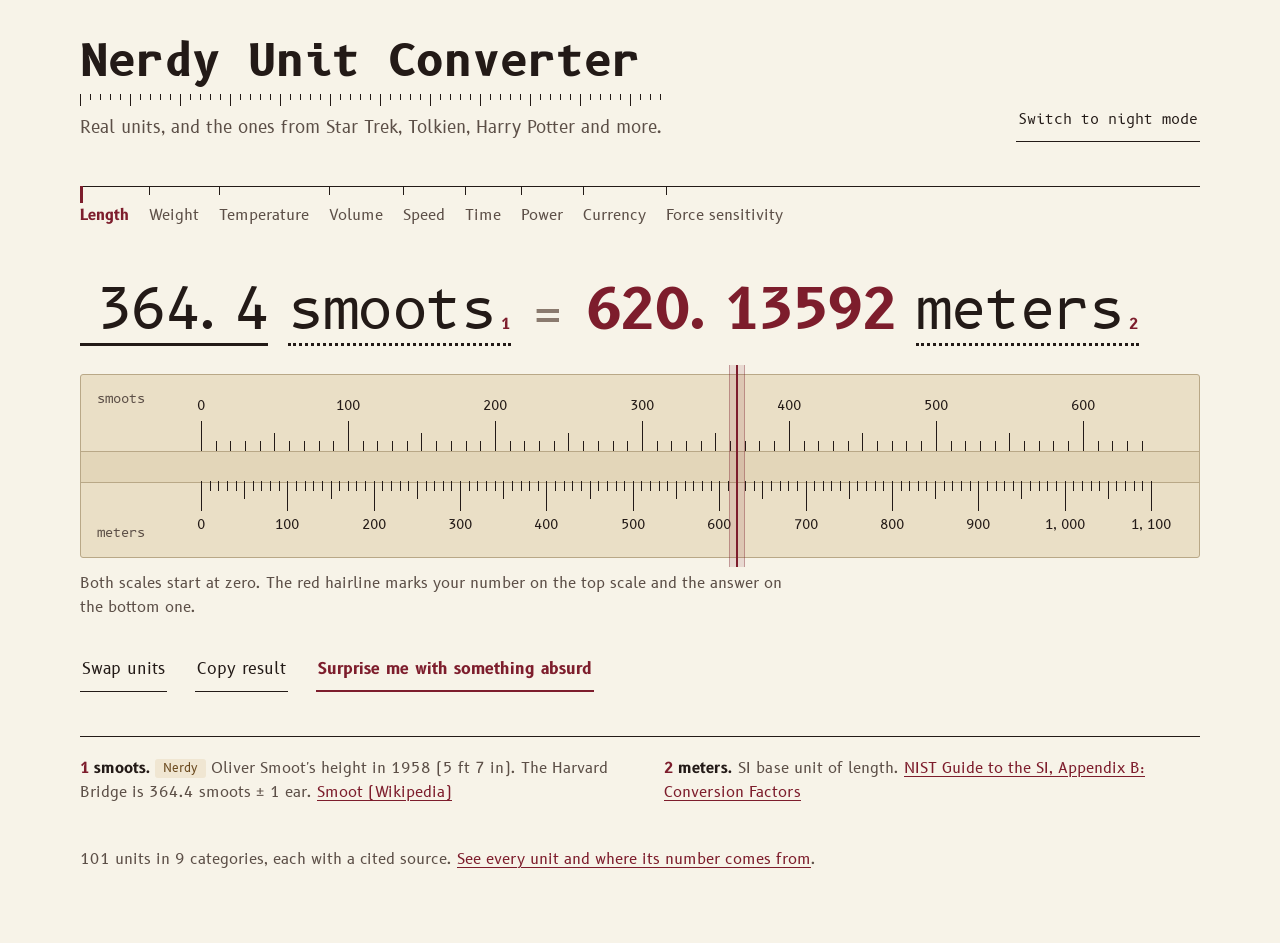
==== commit c610295a: "Slide-rule redesign with "cockpit at night" dark mode - New look built around a slide rule: the conv" ====
--- a/index.html
+++ b/index.html
@@ -4,82 +4,75 @@
     <meta charset="UTF-8">
     <meta name="viewport" content="width=device-width, initial-scale=1.0">
     <title>Nerdy Unit Converter</title>
-    <meta name="description" content="Convert real units — and fictional ones from Star Trek, Tolkien, Harry Potter and more.">
+    <meta name="description" content="Convert real units, and the ones from Star Trek, Tolkien, Harry Potter and more, on a slide rule.">
     <script src="theme.js"></script>
     <link rel="stylesheet" href="styles.css">
 </head>
 <body>
     <div class="page">
-        <div class="topbar">
-            <button class="theme-toggle" type="button" data-theme-toggle aria-pressed="false">
-                <svg class="icon-moon" width="16" height="16" viewBox="0 0 16 16" aria-hidden="true"><path d="M13.5 10A6 6 0 0 1 6 2.5a6 6 0 1 0 7.5 7.5z" stroke="currentColor" stroke-width="1.4" fill="none"/></svg>
-                <svg class="icon-sun" width="16" height="16" viewBox="0 0 16 16" aria-hidden="true"><circle cx="8" cy="8" r="3.2" stroke="currentColor" stroke-width="1.4" fill="none"/><path d="M8 1v2M8 13v2M1 8h2M13 8h2M3 3l1.4 1.4M11.6 11.6L13 13M3 13l1.4-1.4M11.6 4.4L13 3" stroke="currentColor" stroke-width="1.4"/></svg>
-                <span class="theme-toggle-label">Terminal mode</span>
+        <header class="masthead">
+            <div class="masthead-title">
+                <h1>Nerdy Unit Converter</h1>
+                <div class="ruler-ticks" aria-hidden="true"></div>
+                <p class="tagline">Real units, and the ones from Star Trek, Tolkien, Harry Potter and more.</p>
+            </div>
+            <button class="text-btn theme-toggle" type="button" data-theme-toggle>
+                <svg class="theme-icon theme-icon-moon" width="18" height="18" viewBox="0 0 16 16" aria-hidden="true"><path d="M13.5 10A6 6 0 0 1 6 2.5a6 6 0 1 0 7.5 7.5z" stroke="currentColor" stroke-width="1.4" fill="none"/></svg>
+                <svg class="theme-icon theme-icon-sun" width="18" height="18" viewBox="0 0 16 16" aria-hidden="true"><circle cx="8" cy="8" r="3.2" stroke="currentColor" stroke-width="1.4" fill="none"/><path d="M8 1v2M8 13v2M1 8h2M13 8h2M3 3l1.4 1.4M11.6 11.6L13 13M3 13l1.4-1.4M11.6 4.4L13 3" stroke="currentColor" stroke-width="1.4"/></svg>
+                <span class="theme-toggle-label">Switch to night mode</span>
             </button>
-        </div>
-
-        <header class="site-header">
-            <div class="eyebrow">The Dimensional Analysis Machine</div>
-            <h1>Nerdy Unit Converter</h1>
-            <p class="tagline">Convert real units — and fictional ones from Star Trek, Tolkien, Harry Potter and more.</p>
         </header>
 
-        <nav class="chips" id="categoryChips" aria-label="Categories"></nav>
+        <nav class="cat-rule" id="categoryNav" aria-label="Categories"></nav>
 
-        <section class="panel converter" aria-label="Converter">
-            <div class="row">
-                <div class="field-value">
-                    <label class="field-label" for="inputValue">From</label>
+        <section class="converter" aria-label="Converter">
+            <div class="sentence">
+                <span class="sentence-part">
+                    <label for="inputValue" class="visually-hidden">Number to convert</label>
                     <input type="number" id="inputValue" class="value-input" value="1" step="any" inputmode="decimal">
-                </div>
-                <div class="field-unit">
-                    <span class="field-label" id="fromLabel">Unit</span>
-                    <div class="picker" id="fromPicker"></div>
-                </div>
+                    <span class="visually-hidden" id="fromLabel">From unit</span>
+                    <span class="picker" id="fromPicker" data-footnote="1"></span>
+                </span>
+                <span class="sentence-part">
+                    <span class="equals" aria-hidden="true">=</span>
+                    <output class="result" id="result" for="inputValue" aria-live="polite">—</output>
+                    <span class="visually-hidden" id="toLabel">To unit</span>
+                    <span class="picker" id="toPicker" data-footnote="2"></span>
+                </span>
             </div>
 
-            <div class="swap-row">
-                <button id="swapButton" class="icon-btn" type="button" aria-label="Swap units">
-                    <svg width="18" height="18" viewBox="0 0 18 18" aria-hidden="true"><path d="M6 2v13M6 15l-3-3M6 15l3-3M12 16V3M12 3l-3 3M12 3l3 3" stroke="currentColor" stroke-width="1.6" fill="none" stroke-linecap="round"/></svg>
-                </button>
+            <figure class="rule" id="rule" aria-label="Slide rule comparing the two units">
+                <div class="rule-face">
+                    <div class="rule-edge rule-edge-top" data-rule-top-name></div>
+                    <div class="rule-edge rule-edge-bottom" data-rule-bottom-name></div>
+                    <div class="rule-strip" aria-hidden="true"><div class="rule-strip-inner"></div></div>
+                    <div class="rule-track" aria-hidden="true">
+                        <div class="rule-scale-upper"></div>
+                        <div class="rule-scale-lower"></div>
+                        <div class="rule-cursor"></div>
+                    </div>
+                </div>
+                <div class="rule-legend" aria-hidden="true"><span data-rule-legend-top></span><span data-rule-legend-bottom></span></div>
+                <figcaption class="rule-caption" data-rule-caption></figcaption>
+            </figure>
+
+            <div class="actions">
+                <button class="text-btn" id="swapButton" type="button">Swap units</button>
+                <button class="text-btn" id="copyButton" type="button">Copy result</button>
+                <button class="text-btn text-btn-strong" id="randomButton" type="button">Surprise me with something absurd</button>
             </div>
-
-            <div>
-                <span class="field-label" id="toLabel">To</span>
-                <div class="picker" id="toPicker"></div>
-            </div>
-
-            <div class="result" aria-live="polite">
-                <span class="field-label">Result</span>
-                <div class="result-main">
-                    <span class="result-number" id="resultNumber">—</span>
-                    <span class="result-unit" id="resultUnit"></span>
-                </div>
-                <div class="result-foot">
-                    <p class="result-sentence" id="resultSentence"></p>
-                    <button class="ghost-btn" id="copyButton" type="button">
-                        <svg width="14" height="14" viewBox="0 0 14 14" aria-hidden="true"><rect x="4" y="4" width="8" height="8" rx="1.5" stroke="currentColor" stroke-width="1.3" fill="none"/><path d="M2 10V3a1 1 0 0 1 1-1h7" stroke="currentColor" stroke-width="1.3" fill="none"/></svg>
-                        <span id="copyLabel">Copy</span>
-                    </button>
-                </div>
-            </div>
-
-            <button class="primary-btn" id="randomButton" type="button">
-                <svg width="18" height="18" viewBox="0 0 18 18" aria-hidden="true"><rect x="2" y="2" width="14" height="14" rx="3" stroke="currentColor" stroke-width="1.5" fill="none"/><circle cx="6" cy="6" r="1.3" fill="currentColor"/><circle cx="12" cy="12" r="1.3" fill="currentColor"/><circle cx="9" cy="9" r="1.3" fill="currentColor"/></svg>
-                Random nerdy conversion
-            </button>
+            <p class="visually-hidden" id="copyStatus" role="status"></p>
         </section>
 
-        <section class="panel info" id="unitInfo" aria-label="Unit info">
-            <span class="field-label">Unit info</span>
-        </section>
+        <section class="sources" id="sources" aria-label="Sources for these units"></section>
 
         <footer class="site-footer">
-            <span id="unitCount">Every unit sourced</span>
-            <a href="references.html">All units &amp; sources →</a>
+            <span id="unitCount">Every unit has a cited source.</span>
+            <a href="references.html">See every unit and where its number comes from</a>.
         </footer>
     </div>
     <script src="units.js"></script>
+    <script src="rule.js"></script>
     <script src="script.js"></script>
 </body>
 </html>
--- a/styles.css
+++ b/styles.css
@@ -1,135 +1,80 @@
 /* ============================================================
-   Nerdy Unit Converter — styles
-   Two themes share one set of tokens:
-   - light (default): cream + burgundy, IBM Plex
-   - dark ("terminal"): green-on-black CRT, VT323 / Share Tech Mono
+   Nerdy Unit Converter — the slide rule
+   Day (default): warm paper, ink and burgundy.
+   Night: "cockpit at night" — warm graphite with red night lighting.
+   Typeface: B612, designed for aircraft cockpit displays.
    ============================================================ */
 
-@import url('https://fonts.googleapis.com/css2?family=IBM+Plex+Mono:wght@400;500;600&family=IBM+Plex+Sans:wght@400;500;600&family=VT323&family=Share+Tech+Mono&family=Exo+2:wght@400;500&display=swap');
-
-/* === TOKENS: LIGHT (default) === */
+@import url('https://fonts.googleapis.com/css2?family=B612:ital,wght@0,400;0,700;1,400&family=B612+Mono:wght@400;700&display=swap');
+
+/* === TOKENS: DAY === */
 :root {
     color-scheme: light;
-    --bg:            #fbf7ef;
-    --panel:         #ffffff;
-    --inset:         #f6f0e5;
-    --border:        #e4d9c8;
-    --border-strong: #cdbfa9;
-    --text:          #2b2220;
-    --text-2:        #5e514c;
-    --muted:         #6f5f57;
-    --accent:        #8e1b2c;
-    --accent-hover:  #6e1422;
-    --on-accent:     #ffffff;
-    --focus:         rgba(142, 27, 44, 0.28);
-    --tag-bg:        #f4e3e3;
-    --tag-text:      #7a1726;
-    --tag-border:    transparent;
-    --nerdy-bg:      #f6ebd2;
-    --nerdy-text:    #6e4a00;
-    --warn:          #a12a1a;
-    --shadow:        0 1px 2px rgba(60, 30, 20, 0.06), 0 8px 24px rgba(60, 30, 20, 0.06);
-    --pop-shadow:    0 12px 32px rgba(60, 30, 20, 0.16);
-    --glow:          none;
-    --radius:        10px;
-    --radius-sm:     6px;
-    --radius-pill:   999px;
-    --font-display:  'IBM Plex Mono', ui-monospace, monospace;
-    --font-mono:     'IBM Plex Mono', ui-monospace, monospace;
-    --font-body:     'IBM Plex Sans', system-ui, sans-serif;
-    --h1-size:       52px;
-    --h1-weight:     600;
-    --h1-spacing:    -1px;
-    --label-case:    uppercase;
-    --result-size:   60px;
-    --result-weight: 600;
-    --result-spacing: -2px;
-}
-
-/* === TOKENS: DARK ("terminal") === */
+    --paper:        #f7f3e8;
+    --ink:          #231a17;
+    --ink-2:        #5c4f47;
+    --ink-3:        #8a7a6e;   /* large text and decoration only */
+    --accent:       #7d1d2c;
+    --accent-hover: #5a1420;
+    --on-accent:    #fbf7ef;
+    --face:         #eadfc6;   /* the rule's boxwood face */
+    --face-border:  #b9a887;
+    --strip:        #e3d6b9;
+    --popover:      #fffdf7;
+    --row-hover:    #f1e9d8;
+    --tag-bg:       #f0e6d2;
+    --tag-text:     #6b4a1f;
+    --focus:        rgba(125, 29, 44, 0.3);
+    --hairline-glow: none;
+    --pop-shadow:   0 10px 30px rgba(60, 40, 25, 0.18);
+    --font:         'B612', system-ui, sans-serif;
+    --font-mono:    'B612 Mono', ui-monospace, monospace;
+}
+
+/* === TOKENS: NIGHT (cockpit) === */
 :root[data-theme="dark"] {
     color-scheme: dark;
-    --bg:            #090d12;
-    --panel:         #0d1520;
-    --inset:         #0a1019;
-    --border:        rgba(0, 200, 150, 0.22);
-    --border-strong: rgba(0, 200, 150, 0.5);
-    --text:          #d4f5ec;
-    --text-2:        #8ab9ac;
-    --muted:         #5f9486;
-    --accent:        #00c896;
-    --accent-hover:  #33e0b4;
-    --on-accent:     #090d12;
-    --focus:         rgba(0, 200, 150, 0.35);
-    --tag-bg:        transparent;
-    --tag-text:      #ff6a4d;
-    --tag-border:    #ff6a4d;
-    --nerdy-bg:      transparent;
-    --nerdy-text:    #e0b84a;
-    --warn:          #ff6a4d;
-    --shadow:        0 8px 48px rgba(0, 0, 0, 0.6);
-    --pop-shadow:    0 12px 40px rgba(0, 0, 0, 0.7);
-    --glow:          0 0 8px rgba(0, 200, 150, 0.4), 0 0 24px rgba(0, 200, 150, 0.15);
-    --radius:        4px;
-    --radius-sm:     2px;
-    --radius-pill:   2px;
-    --font-display:  'VT323', monospace;
-    --font-mono:     'Share Tech Mono', monospace;
-    --font-body:     'Exo 2', system-ui, sans-serif;
-    --h1-size:       64px;
-    --h1-weight:     400;
-    --h1-spacing:    4px;
-    --result-size:   76px;
-    --result-weight: 400;
-    --result-spacing: 0;
-}
-
-/* === RESET === */
+    --paper:        #1b1716;
+    --ink:          #efe6dc;
+    --ink-2:        #b8a99d;
+    --ink-3:        #8f8178;
+    --accent:       #ff6266;
+    --accent-hover: #ff8a8d;
+    --on-accent:    #1b1716;
+    --face:         #272120;
+    --face-border:  #3d3432;
+    --strip:        #211b1a;
+    --popover:      #272120;
+    --row-hover:    #332b29;
+    --tag-bg:       #332a25;
+    --tag-text:     #e6c79a;
+    --focus:        rgba(255, 98, 102, 0.35);
+    --hairline-glow: 0 0 8px rgba(255, 98, 102, 0.45);
+    --pop-shadow:   0 12px 36px rgba(0, 0, 0, 0.55);
+}
+
+/* === BASE === */
 *, *::before, *::after { box-sizing: border-box; margin: 0; padding: 0; }
 
 body {
     min-height: 100vh;
-    padding: 24px 16px 64px;
-    background: var(--bg);
-    color: var(--text);
-    font-family: var(--font-body);
+    padding: 40px 32px 72px;
+    background: var(--paper);
+    color: var(--ink);
+    font-family: var(--font);
     font-size: 16px;
     line-height: 1.5;
-    transition: background-color 0.25s ease, color 0.25s ease;
-}
-
-/* Terminal theme: CRT scanlines */
-:root[data-theme="dark"] body {
-    background-image:
-        radial-gradient(ellipse 80% 60% at 50% -10%, rgba(0, 200, 150, 0.07) 0%, transparent 70%),
-        repeating-linear-gradient(0deg, transparent, transparent 2px, rgba(0, 200, 150, 0.015) 2px, rgba(0, 200, 150, 0.015) 4px);
-}
-:root[data-theme="dark"] body::before {
-    content: '';
-    position: fixed;
-    inset: 0;
-    background: repeating-linear-gradient(to bottom, transparent 0, transparent 3px, rgba(0, 0, 0, 0.08) 3px, rgba(0, 0, 0, 0.08) 4px);
-    pointer-events: none;
-    z-index: 1000;
-}
+}
+
+button, input { font: inherit; color: inherit; }
+[hidden] { display: none !important; }
 
 a { color: var(--accent); text-underline-offset: 3px; }
 a:hover { color: var(--accent-hover); }
 
-button, input { font: inherit; color: inherit; }
-
-[hidden] { display: none !important; }
-
-.back-link {
-    font-family: var(--font-mono);
-    font-size: 14px;
-    text-decoration: none;
-}
-.back-link:hover { text-decoration: underline; }
-
 :focus-visible {
     outline: 2px solid var(--accent);
-    outline-offset: 2px;
+    outline-offset: 3px;
 }
 
 .visually-hidden {
@@ -140,228 +85,187 @@
     white-space: nowrap;
 }
 
-/* === LAYOUT === */
 .page {
-    max-width: 760px;
+    max-width: 1120px;
     margin: 0 auto;
     display: flex;
     flex-direction: column;
-    gap: 28px;
-}
-.page-wide { max-width: 1080px; }
-
-.topbar {
+    gap: 44px;
+}
+
+/* === MASTHEAD === */
+.masthead {
     display: flex;
     justify-content: space-between;
-    align-items: center;
-    gap: 12px;
+    align-items: flex-end;
+    gap: 24px;
+    flex-wrap: wrap;
+}
+.masthead-title { display: flex; flex-direction: column; gap: 10px; }
+h1 {
+    font-family: var(--font-mono);
+    font-weight: 700;
+    font-size: 44px;
+    line-height: 1;
+    letter-spacing: -1px;
+}
+h1 a { color: inherit; text-decoration: none; }
+/* A strip of ruler ticks under the title */
+.ruler-ticks {
+    height: 12px;
+    background-image:
+        linear-gradient(to right, var(--ink) 1px, transparent 1px),
+        linear-gradient(to right, var(--ink) 1px, transparent 1px);
+    background-size: 50px 12px, 10px 6px;
+    background-repeat: repeat-x;
+}
+.tagline { font-size: 17px; color: var(--ink-2); max-width: 60ch; }
+
+.text-btn {
     min-height: 44px;
-}
-
-/* === THEME TOGGLE === */
-.theme-toggle {
-    margin-left: auto;
-    min-height: 44px;
-    padding: 0 16px;
-    display: inline-flex;
-    align-items: center;
-    gap: 8px;
-    background: var(--panel);
-    border: 1px solid var(--border);
-    border-radius: var(--radius-pill);
+    padding: 0 2px;
+    background: transparent;
+    border: none;
+    border-bottom: 1px solid currentColor;
+    color: var(--ink);
+    cursor: pointer;
+}
+.text-btn:hover { color: var(--accent); }
+.text-btn-strong {
+    border-bottom-width: 2px;
+    color: var(--accent);
+    font-weight: 700;
+}
+.text-btn-strong:hover { color: var(--accent-hover); }
+
+.theme-toggle { font-family: var(--font-mono); font-size: 14px; }
+.theme-icon { display: none; }
+
+/* === CATEGORIES: ticks along a ruler line === */
+.cat-rule {
+    position: relative;
+    display: flex;
+    flex-wrap: wrap;
+    padding-top: 1px;
+}
+.cat-rule::before {
+    content: '';
+    position: absolute;
+    left: 0; right: 0; top: 0;
+    height: 1px;
+    background: var(--ink);
+}
+.cat {
+    position: relative;
+    min-height: 48px;
+    padding: 18px 20px 6px 0;
+    background: transparent;
+    border: none;
+    color: var(--ink-2);
+    font-size: 15px;
+    cursor: pointer;
+}
+.cat::before {
+    content: '';
+    position: absolute;
+    left: 0; top: -1px;
+    width: 1px; height: 9px;
+    background: var(--ink);
+}
+.cat:hover { color: var(--ink); }
+.cat[aria-pressed="true"] { color: var(--accent); font-weight: 700; }
+.cat[aria-pressed="true"]::before { width: 3px; height: 17px; background: var(--accent); }
+
+/* === THE SENTENCE === */
+.converter { display: flex; flex-direction: column; gap: 28px; }
+.sentence {
+    display: flex;
+    align-items: baseline;
+    flex-wrap: wrap;
+    gap: 8px 20px;
     font-family: var(--font-mono);
-    font-size: 13px;
-    cursor: pointer;
-    transition: border-color 0.2s ease, color 0.2s ease;
-}
-.theme-toggle:hover { border-color: var(--accent); color: var(--accent); }
-.theme-toggle .icon-sun { display: none; }
-:root[data-theme="dark"] .theme-toggle .icon-sun { display: block; }
-:root[data-theme="dark"] .theme-toggle .icon-moon { display: none; }
-
-/* === HEADER === */
-.site-header {
-    display: flex;
-    flex-direction: column;
-    align-items: center;
-    gap: 8px;
-    text-align: center;
-}
-.eyebrow {
-    font-family: var(--font-mono);
-    font-size: 12px;
-    letter-spacing: 3px;
-    text-transform: uppercase;
-    color: var(--muted);
-}
-h1 {
-    font-family: var(--font-display);
-    font-size: var(--h1-size);
-    font-weight: var(--h1-weight);
-    letter-spacing: var(--h1-spacing);
-    line-height: 1.05;
-    color: var(--accent);
-    text-shadow: var(--glow);
-}
-:root[data-theme="dark"] h1 { animation: flicker 8s infinite; }
-@keyframes flicker {
-    0%, 95%, 100% { opacity: 1; }
-    96% { opacity: 0.85; }
-    97% { opacity: 1; }
-    98% { opacity: 0.9; }
-}
-.tagline {
-    max-width: 560px;
-    font-size: 17px;
-    color: var(--text-2);
-}
-
-/* === CATEGORY CHIPS === */
-.chips {
-    display: flex;
-    flex-wrap: wrap;
-    justify-content: center;
-    gap: 8px;
-}
-.chip {
-    min-height: 40px;
-    padding: 0 16px;
-    background: var(--panel);
-    border: 1px solid var(--border);
-    border-radius: var(--radius-pill);
-    font-family: var(--font-mono);
-    font-size: 13px;
-    cursor: pointer;
-    transition: background-color 0.15s ease, border-color 0.15s ease, color 0.15s ease;
-}
-:root[data-theme="dark"] .chip { background: transparent; color: var(--text-2); text-transform: uppercase; letter-spacing: 1px; }
-.chip:hover { border-color: var(--accent); color: var(--accent); }
-.chip[aria-pressed="true"],
-:root[data-theme="dark"] .chip[aria-pressed="true"] {
-    background: var(--accent);
-    border-color: var(--accent);
-    color: var(--on-accent);
-}
-
-/* === PANELS === */
-.panel {
-    background: var(--panel);
-    border: 1px solid var(--border);
-    border-radius: var(--radius);
-    box-shadow: var(--shadow);
-}
-.converter {
-    padding: 28px;
-    display: flex;
-    flex-direction: column;
-    gap: 16px;
-}
-.field-label {
-    display: block;
-    margin-bottom: 6px;
-    font-family: var(--font-mono);
-    font-size: 12px;
-    letter-spacing: 2px;
-    text-transform: uppercase;
-    color: var(--muted);
-}
-
-.row {
-    display: flex;
-    gap: 10px;
-    flex-wrap: wrap;
-}
-.field-value { flex: 0 1 180px; min-width: 120px; }
-.field-unit  { flex: 1 1 280px; min-width: 0; }
-
+    font-size: 56px;
+    line-height: 1.15;
+    letter-spacing: -1.5px;
+}
+.sentence-part { display: inline-flex; align-items: baseline; gap: 20px; flex-wrap: wrap; min-width: 0; }
 .value-input {
-    width: 100%;
-    height: 48px;
-    padding: 0 14px;
-    background: var(--inset);
-    border: 2px solid var(--accent);
-    border-radius: var(--radius-sm);
-    font-family: var(--font-mono);
-    font-size: 20px;
+    width: calc(var(--chars, 4) * 1ch + 0.15em);
+    min-width: 2ch;
+    max-width: 100%;
+    padding: 0;
+    background: transparent;
+    border: none;
+    border-bottom: 3px solid var(--ink);
+    border-radius: 0;
+    font: inherit;
+    letter-spacing: inherit;
     text-align: right;
     -moz-appearance: textfield;
 }
-:root[data-theme="dark"] .value-input { border-width: 1px; color: var(--accent); box-shadow: var(--glow); }
 .value-input::-webkit-outer-spin-button,
-.value-input::-webkit-inner-spin-button { -webkit-appearance: none; }
-.value-input:focus { outline: none; box-shadow: 0 0 0 4px var(--focus); }
-
-/* Swap divider */
-.swap-row {
-    display: flex;
-    align-items: center;
-    gap: 12px;
-}
-.swap-row::before,
-.swap-row::after {
-    content: '';
-    flex-grow: 1;
-    height: 1px;
-    background: var(--border);
-}
-.icon-btn {
-    width: 44px;
-    height: 44px;
+.value-input::-webkit-inner-spin-button { -webkit-appearance: none; margin: 0; }
+.value-input:focus { outline: none; border-bottom-color: var(--accent); }
+.value-input:focus-visible { outline: none; border-bottom-color: var(--accent); box-shadow: 0 3px 0 var(--accent); }
+.equals { color: var(--ink-3); }
+.result {
+    color: var(--accent);
+    font-weight: 700;
+    overflow-wrap: anywhere;
+}
+
+/* === UNIT PICKER === */
+.picker { position: relative; display: inline-block; min-width: 0; }
+.picker-btn {
     display: inline-flex;
-    align-items: center;
-    justify-content: center;
-    background: var(--panel);
-    border: 1px solid var(--border);
-    border-radius: var(--radius-pill);
-    color: var(--accent);
-    cursor: pointer;
-    transition: transform 0.15s ease, border-color 0.15s ease;
-}
-.icon-btn:hover { border-color: var(--accent); transform: rotate(180deg); }
-
-/* === UNIT PICKER === */
-.picker { position: relative; }
-.picker-btn {
-    width: 100%;
-    height: 48px;
-    padding: 0 14px;
-    display: flex;
-    align-items: center;
-    gap: 10px;
-    background: var(--inset);
-    border: 1px solid var(--border);
-    border-radius: var(--radius-sm);
-    font-family: var(--font-mono);
-    font-size: 15px;
+    align-items: baseline;
+    gap: 6px;
+    max-width: 100%;
+    padding: 0;
+    background: transparent;
+    border: none;
+    border-bottom: 3px dotted var(--ink);
+    font: inherit;
+    letter-spacing: inherit;
     text-align: left;
     cursor: pointer;
 }
-.picker-btn:hover { border-color: var(--border-strong); }
-.picker-btn[aria-expanded="true"] { border-color: var(--accent); box-shadow: 0 0 0 4px var(--focus); }
-.picker-value { flex-grow: 1; min-width: 0; overflow: hidden; text-overflow: ellipsis; white-space: nowrap; }
-.picker-caret { flex-shrink: 0; color: var(--muted); transition: transform 0.15s ease; }
-.picker-btn[aria-expanded="true"] .picker-caret { transform: rotate(180deg); }
+.picker-btn:hover,
+.picker-btn[aria-expanded="true"] { border-bottom-color: var(--accent); }
+.picker-value { overflow-wrap: anywhere; }
+.footnote-ref {
+    font-family: var(--font);
+    font-size: 15px;
+    font-weight: 700;
+    letter-spacing: 0;
+    color: var(--accent);
+    vertical-align: super;
+    line-height: 0;
+}
 
 .picker-pop {
     position: absolute;
     z-index: 50;
-    top: calc(100% + 6px);
+    top: calc(100% + 10px);
     left: 0;
-    right: 0;
-    min-width: 280px;
-    background: var(--panel);
-    border: 1px solid var(--border-strong);
-    border-radius: var(--radius);
+    width: min(380px, calc(100vw - 32px));
+    background: var(--popover);
+    border: 1px solid var(--face-border);
+    border-radius: 4px;
     box-shadow: var(--pop-shadow);
     overflow: hidden;
+    font-family: var(--font);
+    font-size: 15px;
+    letter-spacing: 0;
+    line-height: 1.4;
 }
 .picker-search {
     display: flex;
     align-items: center;
     gap: 10px;
     padding: 10px 14px;
-    border-bottom: 1px solid var(--border);
-    color: var(--muted);
+    border-bottom: 1px solid var(--face-border);
+    color: var(--ink-2);
 }
 .picker-search input {
     flex-grow: 1;
@@ -370,24 +274,21 @@
     background: transparent;
     border: none;
     outline: none;
-    font-family: var(--font-mono);
-    font-size: 14px;
-    color: var(--text);
-}
-.picker-search input::placeholder { color: var(--muted); opacity: 1; }
+    color: var(--ink);
+}
+.picker-search input::placeholder { color: var(--ink-2); opacity: 1; }
 .picker-list {
+    position: relative;
     list-style: none;
-    max-height: 320px;
+    max-height: 340px;
     overflow-y: auto;
     padding: 6px 0;
 }
 .picker-group {
-    padding: 10px 14px 4px;
-    font-family: var(--font-mono);
-    font-size: 11px;
-    letter-spacing: 2px;
-    text-transform: uppercase;
-    color: var(--muted);
+    padding: 12px 14px 4px;
+    font-size: 13px;
+    font-weight: 700;
+    color: var(--ink-2);
 }
 .picker-option {
     display: flex;
@@ -395,245 +296,288 @@
     gap: 10px;
     min-height: 40px;
     padding: 8px 14px;
-    font-family: var(--font-mono);
-    font-size: 14px;
     cursor: pointer;
-    border-left: 2px solid transparent;
+    border-left: 3px solid transparent;
 }
 .picker-option span:first-child { flex-grow: 1; }
-.picker-option.is-active { background: var(--inset); }
-.picker-option[aria-selected="true"] { color: var(--accent); border-left-color: var(--accent); font-weight: 500; }
-.picker-empty { padding: 16px 14px; color: var(--muted); font-size: 14px; }
+.picker-option.is-active { background: var(--row-hover); }
+.picker-option[aria-selected="true"] { color: var(--accent); font-weight: 700; border-left-color: var(--accent); }
+.picker-empty { padding: 16px 14px; color: var(--ink-2); }
 .picker-hint {
-    display: flex;
-    gap: 16px;
     padding: 8px 14px;
-    border-top: 1px solid var(--border);
-    font-family: var(--font-mono);
-    font-size: 11px;
-    letter-spacing: 1px;
-    color: var(--muted);
-}
-
-/* === TAGS === */
+    border-top: 1px solid var(--face-border);
+    font-size: 12px;
+    color: var(--ink-2);
+}
+
 .tag {
     flex-shrink: 0;
-    padding: 2px 8px;
-    font-family: var(--font-mono);
-    font-size: 11px;
-    font-weight: 500;
-    letter-spacing: 0.5px;
-    text-transform: uppercase;
-    white-space: nowrap;
+    padding: 1px 8px;
     background: var(--tag-bg);
     color: var(--tag-text);
-    border: 1px solid var(--tag-border);
-    border-radius: var(--radius-pill);
-}
-.tag-nerdy {
-    background: var(--nerdy-bg);
-    color: var(--nerdy-text);
-    border-color: var(--nerdy-text);
-}
-:root:not([data-theme="dark"]) .tag-nerdy { border-color: transparent; }
-.tag-standard {
-    background: transparent;
-    color: var(--muted);
-    border-color: var(--border-strong);
-}
-
-/* === RESULT === */
-.result {
-    margin-top: 8px;
-    padding: 24px;
-    background: var(--inset);
-    border-radius: var(--radius);
-    display: flex;
-    flex-direction: column;
-    gap: 10px;
-}
-:root[data-theme="dark"] .result { border: 1px solid var(--border); }
-.result-main {
-    display: flex;
-    align-items: baseline;
-    gap: 14px;
-    flex-wrap: wrap;
-    min-width: 0;
-}
-.result-number {
-    font-family: var(--font-display);
-    font-size: var(--result-size);
-    font-weight: var(--result-weight);
-    letter-spacing: var(--result-spacing);
+    border-radius: 3px;
+    font-family: var(--font);
+    font-size: 12px;
+    font-weight: 400;
+    letter-spacing: 0;
+    white-space: nowrap;
+}
+
+/* === THE RULE === */
+.rule { margin: 0; }
+.rule-face {
+    position: relative;
+    height: 184px;
+    background: var(--face);
+    border: 1px solid var(--face-border);
+    border-radius: 3px;
+}
+.rule-edge {
+    position: absolute;
+    left: 16px;
+    width: 88px;
+    font-family: var(--font-mono);
+    font-size: 13px;
+    line-height: 1.25;
+    color: var(--ink-2);
+    overflow-wrap: anywhere;
+}
+.rule-edge-top { top: 16px; }
+.rule-edge-bottom { bottom: 16px; }
+.rule-track {
+    position: absolute;
+    left: 120px;
+    right: 48px;
+    top: 0;
+    bottom: 0;
+}
+.rule-scale-upper,
+.rule-scale-lower { position: absolute; left: 0; right: 0; height: 76px; }
+.rule-scale-upper { top: 0; }
+.rule-scale-lower { bottom: 0; }
+.rule-strip {
+    position: absolute;
+    left: 0;
+    right: 0;
+    top: 76px;
+    height: 32px;
+    background: var(--strip);
+    border-top: 1px solid var(--face-border);
+    border-bottom: 1px solid var(--face-border);
+}
+.rule-strip-inner { position: absolute; left: 120px; right: 48px; top: 0; bottom: 0; }
+.rule-tick {
+    position: absolute;
+    width: 1px;
+    background: var(--ink);
+}
+.rule-scale-upper .rule-tick { bottom: 0; }
+.rule-scale-lower .rule-tick { top: 0; }
+.rule-tick-major { height: 30px; }
+.rule-tick-mid { height: 18px; }
+.rule-tick-minor { height: 10px; }
+.rule-label {
+    position: absolute;
+    transform: translateX(-50%);
+    font-family: var(--font-mono);
+    font-size: 13px;
     line-height: 1;
+    white-space: nowrap;
+    color: var(--ink);
+}
+.rule-scale-upper .rule-label { bottom: 38px; }
+.rule-scale-lower .rule-label { top: 38px; }
+.rule-mark {
+    position: absolute;
+    top: 0;
+    bottom: 0;
+    display: flex;
+    align-items: center;
+    padding: 0 6px;
+    border-left: 2px solid var(--accent);
+    font-size: 12px;
+    white-space: nowrap;
     color: var(--accent);
-    text-shadow: var(--glow);
-    overflow-wrap: anywhere;
-    animation: resultIn 0.25s ease;
-}
-.result-unit { font-family: var(--font-mono); font-size: 20px; }
-.result-foot {
-    display: flex;
-    align-items: center;
+}
+.rule-mark-right {
+    transform: translateX(-100%);
+    border-left: none;
+    border-right: 2px solid var(--accent);
+}
+.rule-cursor {
+    position: absolute;
+    top: -10px;
+    bottom: -10px;
+    width: 16px;
+    margin-left: -8px;
+    background: color-mix(in srgb, var(--accent) 12%, transparent);
+    border-left: 1px solid color-mix(in srgb, var(--accent) 35%, transparent);
+    border-right: 1px solid color-mix(in srgb, var(--accent) 35%, transparent);
+    pointer-events: none;
+    transition: left 0.35s cubic-bezier(0.2, 0.8, 0.2, 1);
+}
+.rule-cursor::after {
+    content: '';
+    position: absolute;
+    left: 50%;
+    top: 0;
+    bottom: 0;
+    width: 2px;
+    margin-left: -1px;
+    background: var(--accent);
+    box-shadow: var(--hairline-glow);
+}
+.rule-legend {
+    display: none;
     justify-content: space-between;
     gap: 12px;
-    flex-wrap: wrap;
-}
-.result-sentence { font-size: 17px; color: var(--text-2); }
-.result-warning { color: var(--warn); font-size: 15px; }
-@keyframes resultIn {
-    from { opacity: 0; transform: translateY(4px); }
-    to   { opacity: 1; transform: translateY(0); }
-}
-
-.ghost-btn {
-    min-height: 44px;
-    padding: 0 16px;
-    display: inline-flex;
-    align-items: center;
-    gap: 8px;
-    background: transparent;
-    border: 1px solid var(--border-strong);
-    border-radius: var(--radius-pill);
+    margin-top: 8px;
     font-family: var(--font-mono);
-    font-size: 13px;
-    cursor: pointer;
-}
-.ghost-btn:hover { border-color: var(--accent); color: var(--accent); }
-
-.primary-btn {
-    min-height: 50px;
-    display: flex;
-    align-items: center;
-    justify-content: center;
-    gap: 10px;
-    background: var(--accent);
-    border: none;
-    border-radius: var(--radius-pill);
-    color: var(--on-accent);
-    font-family: var(--font-mono);
-    font-size: 14px;
-    font-weight: 500;
-    letter-spacing: 1px;
-    cursor: pointer;
-    transition: background-color 0.15s ease;
-}
-.primary-btn:hover { background: var(--accent-hover); }
-:root[data-theme="dark"] .primary-btn { text-transform: uppercase; letter-spacing: 2px; }
-
-/* === UNIT INFO === */
-.info {
-    padding: 20px 24px;
-    display: flex;
-    flex-direction: column;
-    gap: 14px;
-}
-.info-item { display: flex; flex-direction: column; gap: 4px; }
-.info-item + .info-item { padding-top: 14px; border-top: 1px solid var(--border); }
-.info-name { font-family: var(--font-mono); font-size: 14px; font-weight: 500; }
-.info-desc { font-size: 15px; line-height: 1.55; color: var(--text-2); }
-.info-note { font-size: 14px; color: var(--muted); padding-top: 14px; border-top: 1px dashed var(--border); }
-
-.site-footer {
-    display: flex;
-    justify-content: space-between;
-    flex-wrap: wrap;
-    gap: 12px;
-    font-family: var(--font-mono);
-    font-size: 13px;
-    color: var(--muted);
-}
-
-/* === REFERENCES PAGE === */
-.intro {
-    padding: 20px 24px;
-    color: var(--text-2);
+    font-size: 12px;
+    color: var(--ink-2);
+}
+.rule-caption {
+    margin-top: 14px;
+    max-width: 72ch;
     font-size: 15px;
     line-height: 1.6;
-    display: flex;
-    flex-direction: column;
-    gap: 10px;
-}
-.ref-controls { display: flex; flex-wrap: wrap; gap: 8px; }
-.ref-jump {
-    display: flex;
-    flex-wrap: wrap;
-    gap: 6px 16px;
-    font-family: var(--font-mono);
-    font-size: 13px;
-}
-.ref-jump a { color: var(--text-2); text-decoration: none; }
-.ref-jump a:hover { color: var(--accent); }
+    color: var(--ink-2);
+}
+.rule-caption.is-warning { color: var(--accent); }
+
+.actions { display: flex; gap: 12px 28px; flex-wrap: wrap; align-items: center; }
+
+/* === FOOTNOTES === */
+.sources {
+    border-top: 1px solid var(--ink);
+    padding-top: 20px;
+    display: grid;
+    grid-template-columns: repeat(2, minmax(0, 1fr));
+    gap: 20px 48px;
+}
+.footnote { font-size: 15px; line-height: 1.6; color: var(--ink-2); }
+.footnote b { color: var(--ink); }
+.footnote .tag { margin-left: 4px; vertical-align: 1px; }
+.footnote-num { font-weight: 700; color: var(--accent); margin-right: 4px; }
+.sources-note {
+    grid-column: 1 / -1;
+    font-size: 15px;
+    color: var(--ink-2);
+}
+
+.site-footer { font-size: 15px; color: var(--ink-2); }
+
+/* === REFERENCES PAGE === */
+.intro { display: flex; flex-direction: column; gap: 12px; max-width: 72ch; color: var(--ink-2); font-size: 16px; line-height: 1.65; }
+.ref-filters { display: flex; flex-wrap: wrap; gap: 4px 24px; align-items: center; }
+.ref-filters-label { font-size: 15px; color: var(--ink-2); }
+.filter-btn {
+    min-height: 44px;
+    padding: 0 2px;
+    background: transparent;
+    border: none;
+    border-bottom: 2px solid transparent;
+    color: var(--ink-2);
+    cursor: pointer;
+}
+.filter-btn:hover { color: var(--ink); }
+.filter-btn[aria-pressed="true"] { color: var(--accent); font-weight: 700; border-bottom-color: var(--accent); }
+.ref-jump { margin-top: -24px; }
 .ref-section { scroll-margin-top: 16px; display: flex; flex-direction: column; gap: 10px; }
 .ref-section h2 {
-    font-family: var(--font-display);
-    font-weight: var(--h1-weight);
-    font-size: 30px;
-    letter-spacing: var(--h1-spacing);
-    color: var(--accent);
-    text-shadow: var(--glow);
-}
-:root[data-theme="dark"] .ref-section h2 { font-size: 36px; letter-spacing: 2px; }
-.ref-note { color: var(--muted); font-size: 14px; }
+    font-family: var(--font-mono);
+    font-weight: 700;
+    font-size: 28px;
+    letter-spacing: -0.5px;
+    padding-bottom: 8px;
+    border-bottom: 1px solid var(--ink);
+}
+.ref-note { color: var(--ink-2); font-size: 15px; }
 .table-wrap { overflow-x: auto; }
-.ref-table { width: 100%; border-collapse: collapse; font-size: 14px; }
+.ref-table { width: 100%; border-collapse: collapse; font-size: 15px; }
 .ref-table th {
     text-align: left;
-    padding: 12px 14px;
-    font-family: var(--font-mono);
-    font-weight: 500;
-    font-size: 11px;
-    letter-spacing: 2px;
-    text-transform: uppercase;
-    color: var(--muted);
-    border-bottom: 1px solid var(--border);
+    padding: 10px 12px 10px 0;
+    font-weight: 700;
+    font-size: 13px;
+    color: var(--ink-2);
+    border-bottom: 1px solid var(--face-border);
 }
 .ref-table td {
-    padding: 12px 14px;
+    padding: 12px 12px 12px 0;
     vertical-align: top;
-    color: var(--text-2);
-    border-bottom: 1px solid var(--border);
-}
-.ref-table tr:last-child td { border-bottom: none; }
-.ref-unit { font-family: var(--font-mono); color: var(--text) !important; }
+    color: var(--ink-2);
+    border-bottom: 1px solid var(--face-border);
+}
+.ref-unit { font-family: var(--font-mono); color: var(--ink) !important; }
 .ref-unit .tag { margin-left: 8px; vertical-align: 1px; }
 .ref-value { font-family: var(--font-mono); color: var(--accent) !important; white-space: nowrap; }
 
-/* === RESPONSIVE === */
-@media (max-width: 600px) {
-    body { padding: 16px 16px 48px; }
-    .page { gap: 20px; }
-    :root { --h1-size: 38px; --result-size: 48px; }
-    :root[data-theme="dark"] { --h1-size: 44px; --result-size: 60px; }
+/* === PHONE === */
+@media (max-width: 640px) {
+    body { padding: 24px 16px 48px; }
+    .page { gap: 24px; }
+    h1 { font-size: 26px; letter-spacing: -0.5px; }
+    .ruler-ticks { height: 10px; background-size: 40px 10px, 8px 5px; }
     .tagline { font-size: 15px; }
-    .site-header { align-items: flex-start; text-align: left; }
-    .chips {
+    .theme-toggle-label { position: absolute; width: 1px; height: 1px; overflow: hidden; clip: rect(0 0 0 0); }
+    .theme-icon-moon { display: block; }
+    :root[data-theme="dark"] .theme-icon-moon { display: none; }
+    :root[data-theme="dark"] .theme-icon-sun { display: block; }
+    .theme-toggle { min-width: 44px; border: 1px solid var(--ink); border-radius: 3px; display: inline-flex; align-items: center; justify-content: center; }
+    .masthead { flex-wrap: nowrap; align-items: flex-start; }
+    .cat-rule {
         flex-wrap: nowrap;
-        justify-content: flex-start;
         overflow-x: auto;
         margin: 0 -16px;
-        padding: 0 16px 4px;
+        padding: 1px 16px 0;
         scrollbar-width: none;
     }
-    .chip { flex-shrink: 0; }
-    .converter { padding: 16px; gap: 12px; }
-    .field-value { flex: 0 0 96px; min-width: 0; }
-    .field-unit { flex: 1 1 0; }
-    .value-input { font-size: 18px; padding: 0 10px; }
-    .result { padding: 16px; }
-    .info { padding: 16px; }
-    .picker-pop { min-width: 0; }
+    .cat-rule::before { left: 0; right: 0; }
+    .cat { flex-shrink: 0; padding-right: 16px; }
+    .converter { gap: 20px; }
+    .sentence { font-size: 34px; letter-spacing: -1px; gap: 6px 12px; }
+    .sentence-part { gap: 12px; }
+    .footnote-ref { font-size: 12px; }
+    .rule-face { height: 140px; }
+    .rule-edge { display: none; }
+    .rule-track { left: 16px; right: 16px; }
+    .rule-scale-upper, .rule-scale-lower { height: 56px; }
+    .rule-strip { top: 56px; height: 28px; }
+    .rule-strip-inner { left: 16px; right: 16px; }
+    .rule-tick-major { height: 22px; }
+    .rule-tick-mid { height: 13px; }
+    .rule-tick-minor { height: 7px; }
+    .rule-label { font-size: 11px; }
+    .rule-scale-upper .rule-label { bottom: 27px; }
+    .rule-scale-lower .rule-label { top: 27px; }
+    .rule-mark { font-size: 11px; }
+    .rule-legend { display: flex; }
+    .actions {
+        display: grid;
+        grid-template-columns: repeat(2, minmax(0, 1fr));
+        gap: 8px;
+    }
+    .actions .text-btn {
+        min-height: 48px;
+        border: 1px solid var(--ink);
+        border-radius: 3px;
+    }
+    .actions .text-btn-strong {
+        grid-column: 1 / -1;
+        background: var(--accent);
+        border-color: var(--accent);
+        color: var(--on-accent);
+    }
+    .sources { grid-template-columns: minmax(0, 1fr); gap: 10px; }
     .ref-table thead { display: none; }
     .ref-table, .ref-table tbody, .ref-table tr, .ref-table td { display: block; width: 100%; }
-    .ref-table tr { padding: 8px 0; border-bottom: 1px solid var(--border); }
-    .ref-table td { border: none; padding: 3px 14px; }
+    .ref-table tr { padding: 10px 0; border-bottom: 1px solid var(--face-border); }
+    .ref-table td { border: none; padding: 2px 0; }
     .ref-value { white-space: normal; }
 }
 
-/* === REDUCED MOTION === */
+/* === MOTION === */
 @media (prefers-reduced-motion: reduce) {
-    *, *::before, *::after {
-        animation: none !important;
-        transition: none !important;
-    }
-}
+    *, *::before, *::after { animation: none !important; transition: none !important; }
+}
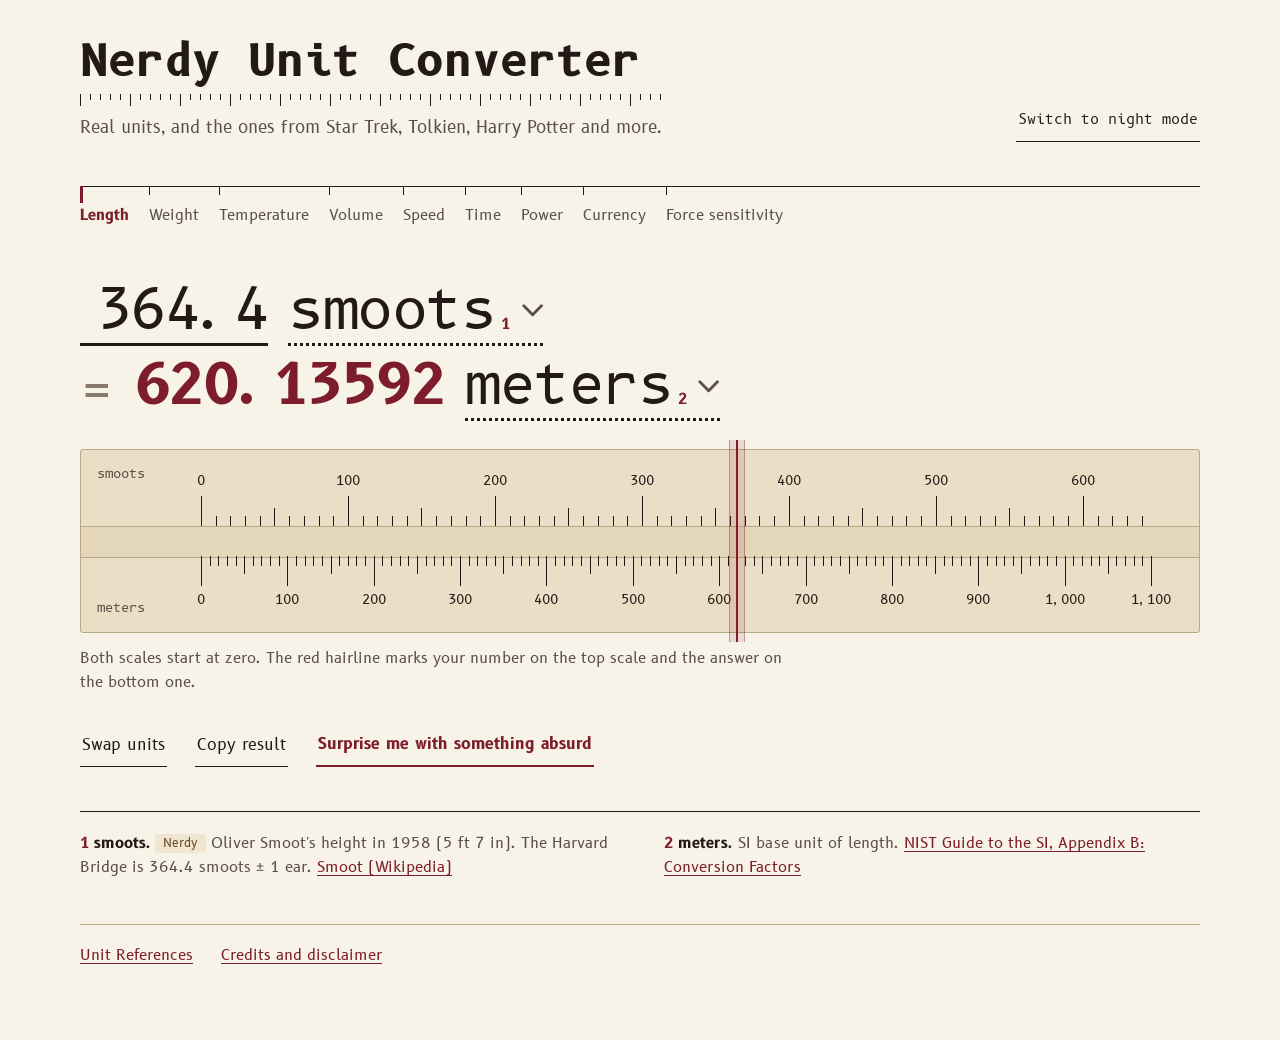
==== commit 6b9b116d: "Add unit dropdown arrows, credits and disclaimer page, simpler footer - Unit pickers show a dropdown" ====
--- a/index.html
+++ b/index.html
@@ -9,6 +9,11 @@
     <link rel="stylesheet" href="styles.css">
 </head>
 <body>
+    <!--
+        The converter. Most of the page is filled in by script.js from the data in units.js:
+        the category buttons, both unit pickers, the result, the slide rule's ticks (rule.js)
+        and the source footnotes. Script order matters: units.js, then rule.js, then script.js.
+    -->
     <div class="page">
         <header class="masthead">
             <div class="masthead-title">
@@ -23,9 +28,11 @@
             </button>
         </header>
 
+        <!-- Categories: one button per category, drawn as ticks along a ruler line. -->
         <nav class="cat-rule" id="categoryNav" aria-label="Categories"></nav>
 
         <section class="converter" aria-label="Converter">
+            <!-- The sentence: "[number] [unit]¹ = [result] [unit]²". The superscripts point to the footnotes. -->
             <div class="sentence">
                 <span class="sentence-part">
                     <label for="inputValue" class="visually-hidden">Number to convert</label>
@@ -41,6 +48,7 @@
                 </span>
             </div>
 
+            <!-- The slide rule. Hidden from screen readers (the sentence says it all); the caption explains it. -->
             <figure class="rule" id="rule" aria-label="Slide rule comparing the two units">
                 <div class="rule-face">
                     <div class="rule-edge rule-edge-top" data-rule-top-name></div>
@@ -64,11 +72,12 @@
             <p class="visually-hidden" id="copyStatus" role="status"></p>
         </section>
 
+        <!-- Footnotes 1 and 2: description and source for each unit in the sentence. -->
         <section class="sources" id="sources" aria-label="Sources for these units"></section>
 
         <footer class="site-footer">
-            <span id="unitCount">Every unit has a cited source.</span>
-            <a href="references.html">See every unit and where its number comes from</a>.
+            <a href="references.html">Unit References</a>
+            <a href="credits.html">Credits and disclaimer</a>
         </footer>
     </div>
     <script src="units.js"></script>
--- a/styles.css
+++ b/styles.css
@@ -1,8 +1,19 @@
 /* ============================================================
-   Nerdy Unit Converter — the slide rule
+   styles.css — Nerdy Unit Converter, the slide rule
+   ------------------------------------------------------------
    Day (default): warm paper, ink and burgundy.
-   Night: "cockpit at night" — warm graphite with red night lighting.
+   Night: "cockpit at night", warm graphite with red night lighting
+   (red light is what pilots and astronomers use to keep night vision).
    Typeface: B612, designed for aircraft cockpit displays.
+
+   Theming: every colour is a token (--paper, --ink, --accent …) defined
+   for day on :root and overridden for night on :root[data-theme="dark"]
+   (theme.js sets the attribute). Components only ever use the tokens,
+   so a new colour belongs in BOTH token blocks.
+
+   Shared by index.html and references.html. Sections, in order:
+   tokens · base · masthead · categories · sentence · unit picker ·
+   tags · the rule · footnotes · references page · phone · motion.
    ============================================================ */
 
 @import url('https://fonts.googleapis.com/css2?family=B612:ital,wght@0,400;0,700;1,400&family=B612+Mono:wght@400;700&display=swap');
@@ -233,6 +244,19 @@
 .picker-btn:hover,
 .picker-btn[aria-expanded="true"] { border-bottom-color: var(--accent); }
 .picker-value { overflow-wrap: anywhere; }
+/* The dropdown arrow: sized to the sentence text, flips when the list is open. */
+.picker-caret {
+    flex-shrink: 0;
+    align-self: center;
+    width: 0.38em;
+    height: 0.26em;
+    margin-left: 0.08em;
+    color: var(--ink-2);
+    transition: transform 0.15s ease, color 0.15s ease;
+}
+.picker-btn:hover .picker-caret,
+.picker-btn[aria-expanded="true"] .picker-caret { color: var(--accent); }
+.picker-btn[aria-expanded="true"] .picker-caret { transform: rotate(180deg); }
 .footnote-ref {
     font-family: var(--font);
     font-size: 15px;
@@ -323,7 +347,16 @@
     white-space: nowrap;
 }
 
-/* === THE RULE === */
+/* === THE RULE ===
+   Markup (index.html; ticks, labels and marks are added by rule.js):
+     .rule-face              the boxwood-coloured body of the rule
+       .rule-edge-top/bottom unit names at the left end (hidden on phones)
+       .rule-strip           the band between the scales (landmarks go in .rule-strip-inner)
+       .rule-track           where the scales live: left/right insets match .rule-strip-inner
+         .rule-scale-upper   "from" unit: ticks rise from the top edge of the strip
+         .rule-scale-lower   "to" unit: ticks hang down from the bottom edge of the strip
+         .rule-cursor        the red hairline at the value
+   rule.js positions everything with left: N%, so the rule scales with its width. */
 .rule { margin: 0; }
 .rule-face {
     position: relative;
@@ -346,7 +379,7 @@
 .rule-edge-bottom { bottom: 16px; }
 .rule-track {
     position: absolute;
-    left: 120px;
+    left: 120px;    /* room for the unit names; keep in step with .rule-strip-inner */
     right: 48px;
     top: 0;
     bottom: 0;
@@ -405,6 +438,7 @@
     border-right: 2px solid var(--accent);
 }
 .rule-cursor {
+    /* A faint 16px band (like the glass cursor of a real slide rule) with the 2px hairline as ::after. */
     position: absolute;
     top: -10px;
     bottom: -10px;
@@ -465,7 +499,31 @@
     color: var(--ink-2);
 }
 
-.site-footer { font-size: 15px; color: var(--ink-2); }
+.site-footer {
+    display: flex;
+    flex-wrap: wrap;
+    gap: 8px 28px;
+    padding-top: 20px;
+    border-top: 1px solid var(--face-border);
+    font-size: 15px;
+    color: var(--ink-2);
+}
+
+/* === CREDITS PAGE === */
+.prose { max-width: 70ch; display: flex; flex-direction: column; gap: 14px; font-size: 16px; line-height: 1.65; color: var(--ink-2); }
+.prose h2 {
+    margin-top: 20px;
+    font-family: var(--font-mono);
+    font-weight: 700;
+    font-size: 24px;
+    letter-spacing: -0.5px;
+    color: var(--ink);
+}
+.prose strong { color: var(--ink); }
+.owners { width: 100%; border-collapse: collapse; font-size: 15px; }
+.owners th, .owners td { text-align: left; vertical-align: top; padding: 10px 16px 10px 0; border-bottom: 1px solid var(--face-border); }
+.owners th { font-size: 13px; color: var(--ink-2); }
+.owners td:first-child { color: var(--ink); white-space: nowrap; }
 
 /* === REFERENCES PAGE === */
 .intro { display: flex; flex-direction: column; gap: 12px; max-width: 72ch; color: var(--ink-2); font-size: 16px; line-height: 1.65; }
@@ -513,7 +571,9 @@
 .ref-unit .tag { margin-left: 8px; vertical-align: 1px; }
 .ref-value { font-family: var(--font-mono); color: var(--accent) !important; white-space: nowrap; }
 
-/* === PHONE === */
+/* === PHONE ===
+   Under 640px: the sentence wraps onto two lines, the rule drops its edge labels for a
+   legend underneath, actions become full-width buttons, and tables stack into cards. */
 @media (max-width: 640px) {
     body { padding: 24px 16px 48px; }
     .page { gap: 24px; }
@@ -536,8 +596,8 @@
     .cat-rule::before { left: 0; right: 0; }
     .cat { flex-shrink: 0; padding-right: 16px; }
     .converter { gap: 20px; }
-    .sentence { font-size: 34px; letter-spacing: -1px; gap: 6px 12px; }
-    .sentence-part { gap: 12px; }
+    .sentence { font-size: 30px; letter-spacing: -1.5px; gap: 6px 10px; }
+    .sentence-part { gap: 10px; }
     .footnote-ref { font-size: 12px; }
     .rule-face { height: 140px; }
     .rule-edge { display: none; }
@@ -570,6 +630,7 @@
         color: var(--on-accent);
     }
     .sources { grid-template-columns: minmax(0, 1fr); gap: 10px; }
+    .owners td:first-child { white-space: normal; }
     .ref-table thead { display: none; }
     .ref-table, .ref-table tbody, .ref-table tr, .ref-table td { display: block; width: 100%; }
     .ref-table tr { padding: 10px 0; border-bottom: 1px solid var(--face-border); }
@@ -577,7 +638,8 @@
     .ref-value { white-space: normal; }
 }
 
-/* === MOTION === */
+/* === MOTION ===
+   The only animation is the hairline sliding to a new value; switched off on request. */
 @media (prefers-reduced-motion: reduce) {
     *, *::before, *::after { animation: none !important; transition: none !important; }
 }
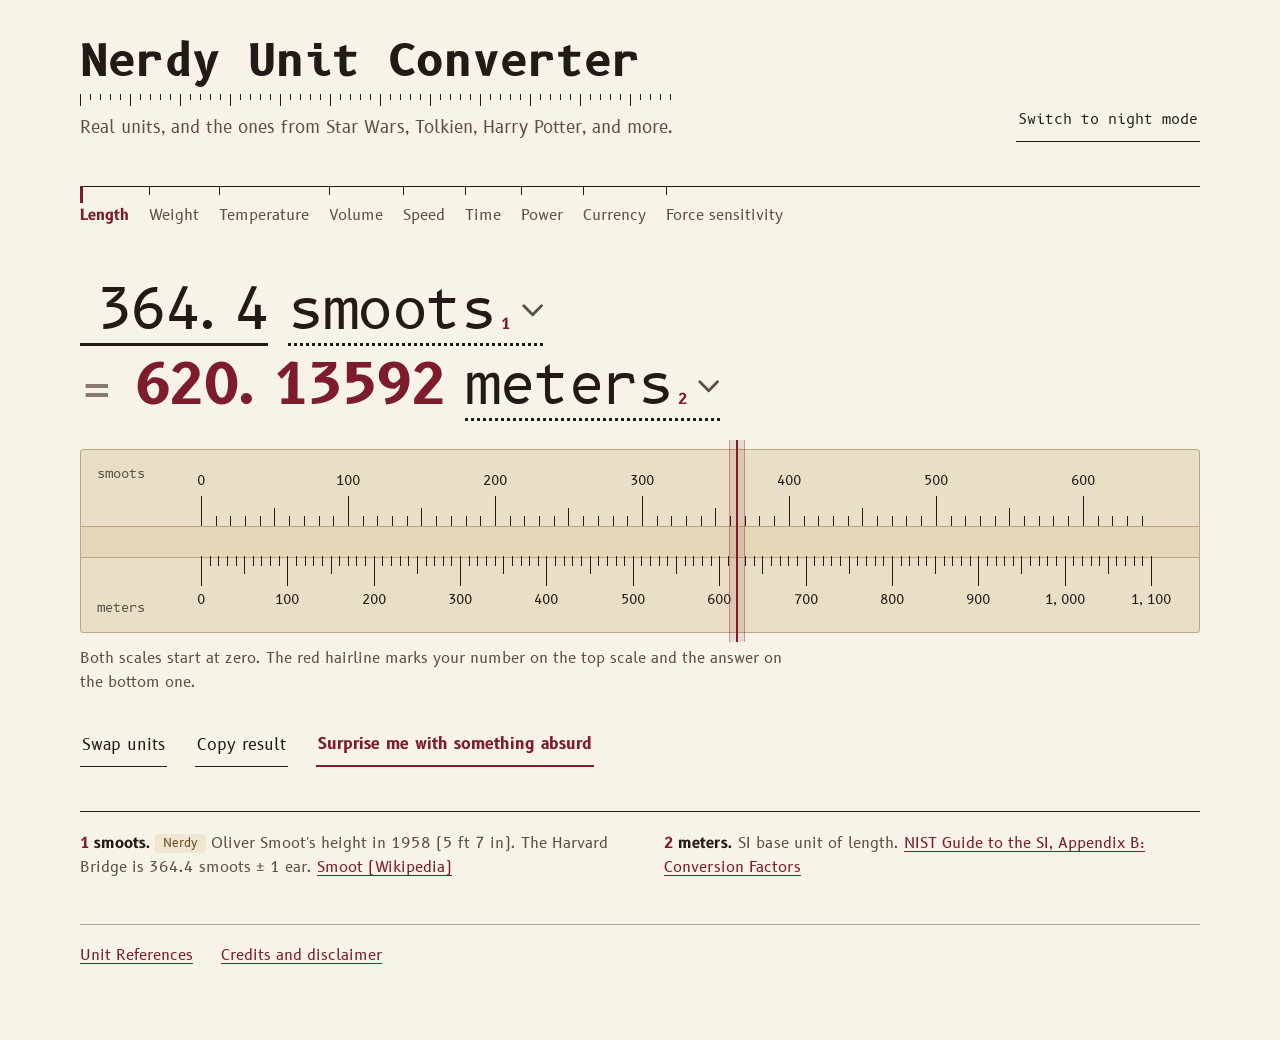
==== commit dd44068a: "Updated index text" ====
--- a/index.html
+++ b/index.html
@@ -4,7 +4,7 @@
     <meta charset="UTF-8">
     <meta name="viewport" content="width=device-width, initial-scale=1.0">
     <title>Nerdy Unit Converter</title>
-    <meta name="description" content="Convert real units, and the ones from Star Trek, Tolkien, Harry Potter and more, on a slide rule.">
+    <meta name="description" content="Convert real units, and the ones from Star Wars, Tolkien, Harry Potter, and more, on a slide rule.">
     <script src="theme.js"></script>
     <link rel="stylesheet" href="styles.css">
 </head>
@@ -19,7 +19,7 @@
             <div class="masthead-title">
                 <h1>Nerdy Unit Converter</h1>
                 <div class="ruler-ticks" aria-hidden="true"></div>
-                <p class="tagline">Real units, and the ones from Star Trek, Tolkien, Harry Potter and more.</p>
+                <p class="tagline">Real units, and the ones from Star Wars, Tolkien, Harry Potter, and more.</p>
             </div>
             <button class="text-btn theme-toggle" type="button" data-theme-toggle>
                 <svg class="theme-icon theme-icon-moon" width="18" height="18" viewBox="0 0 16 16" aria-hidden="true"><path d="M13.5 10A6 6 0 0 1 6 2.5a6 6 0 1 0 7.5 7.5z" stroke="currentColor" stroke-width="1.4" fill="none"/></svg>
